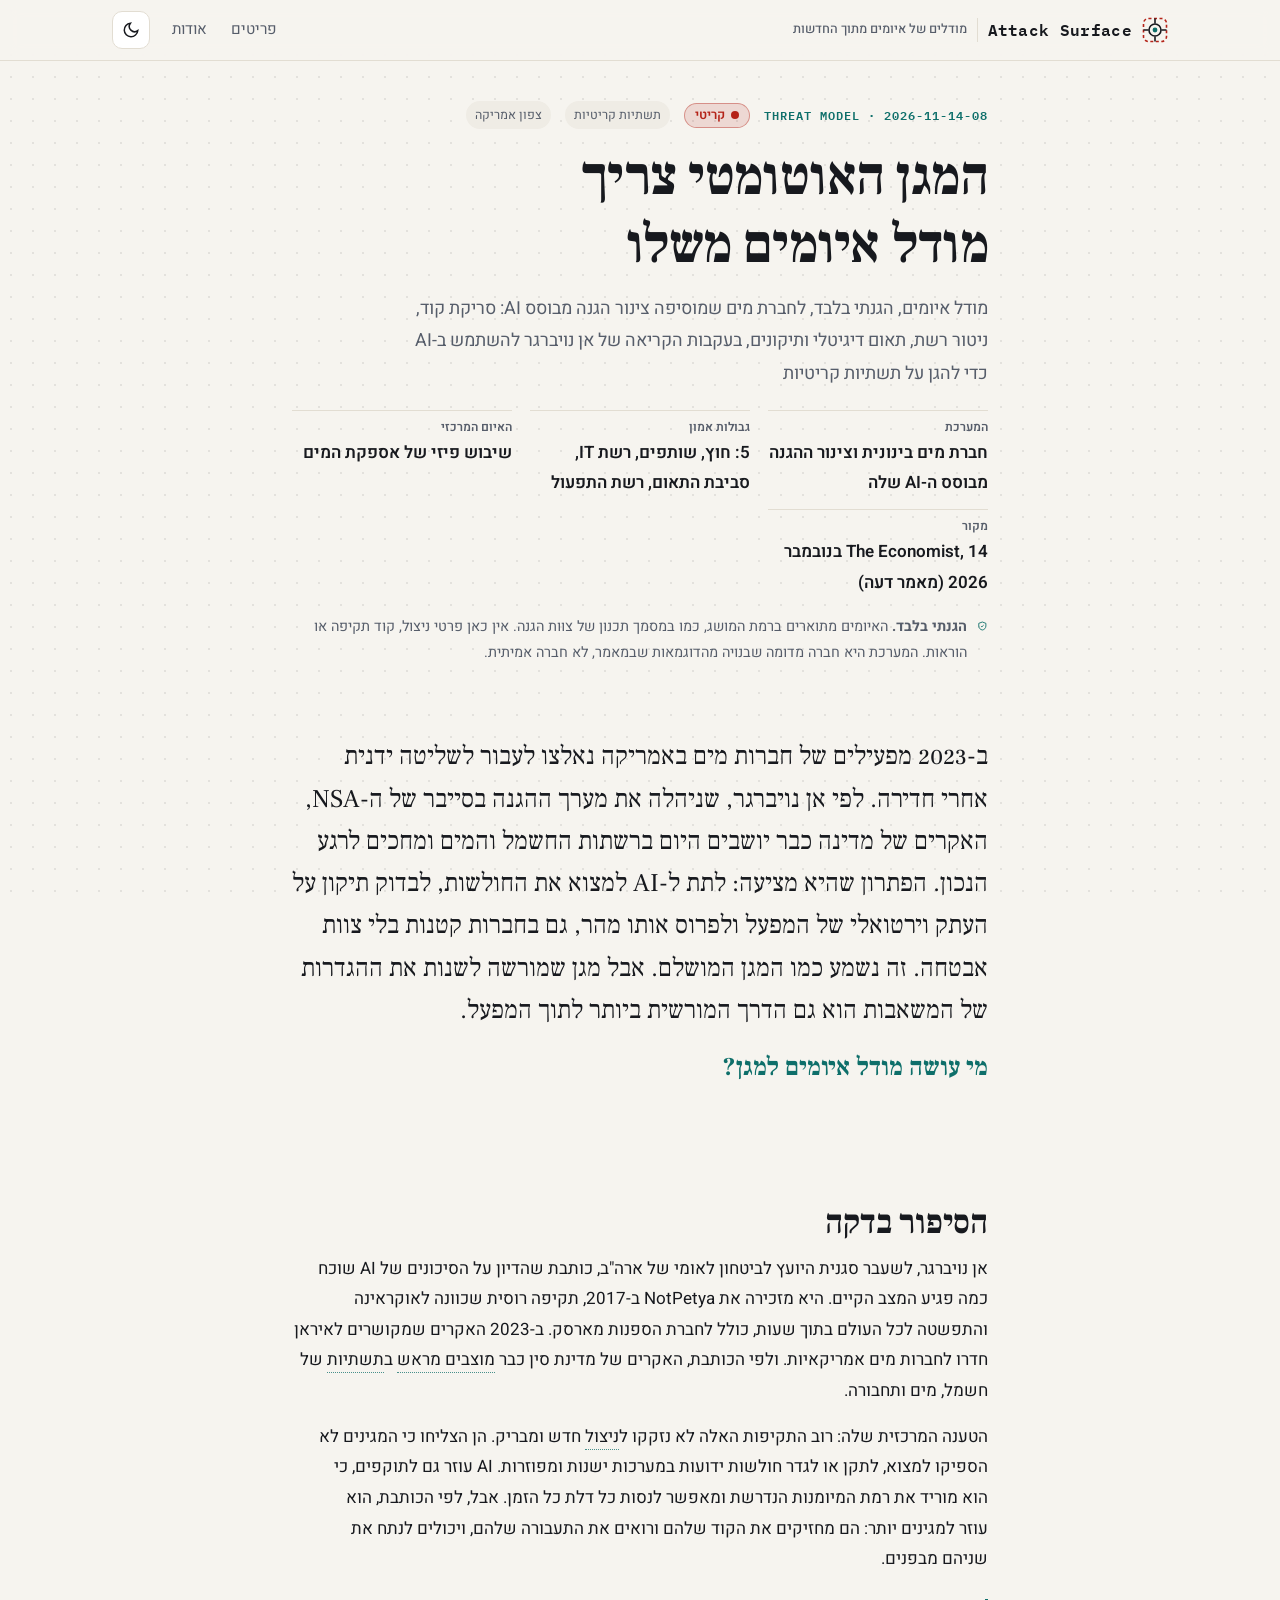
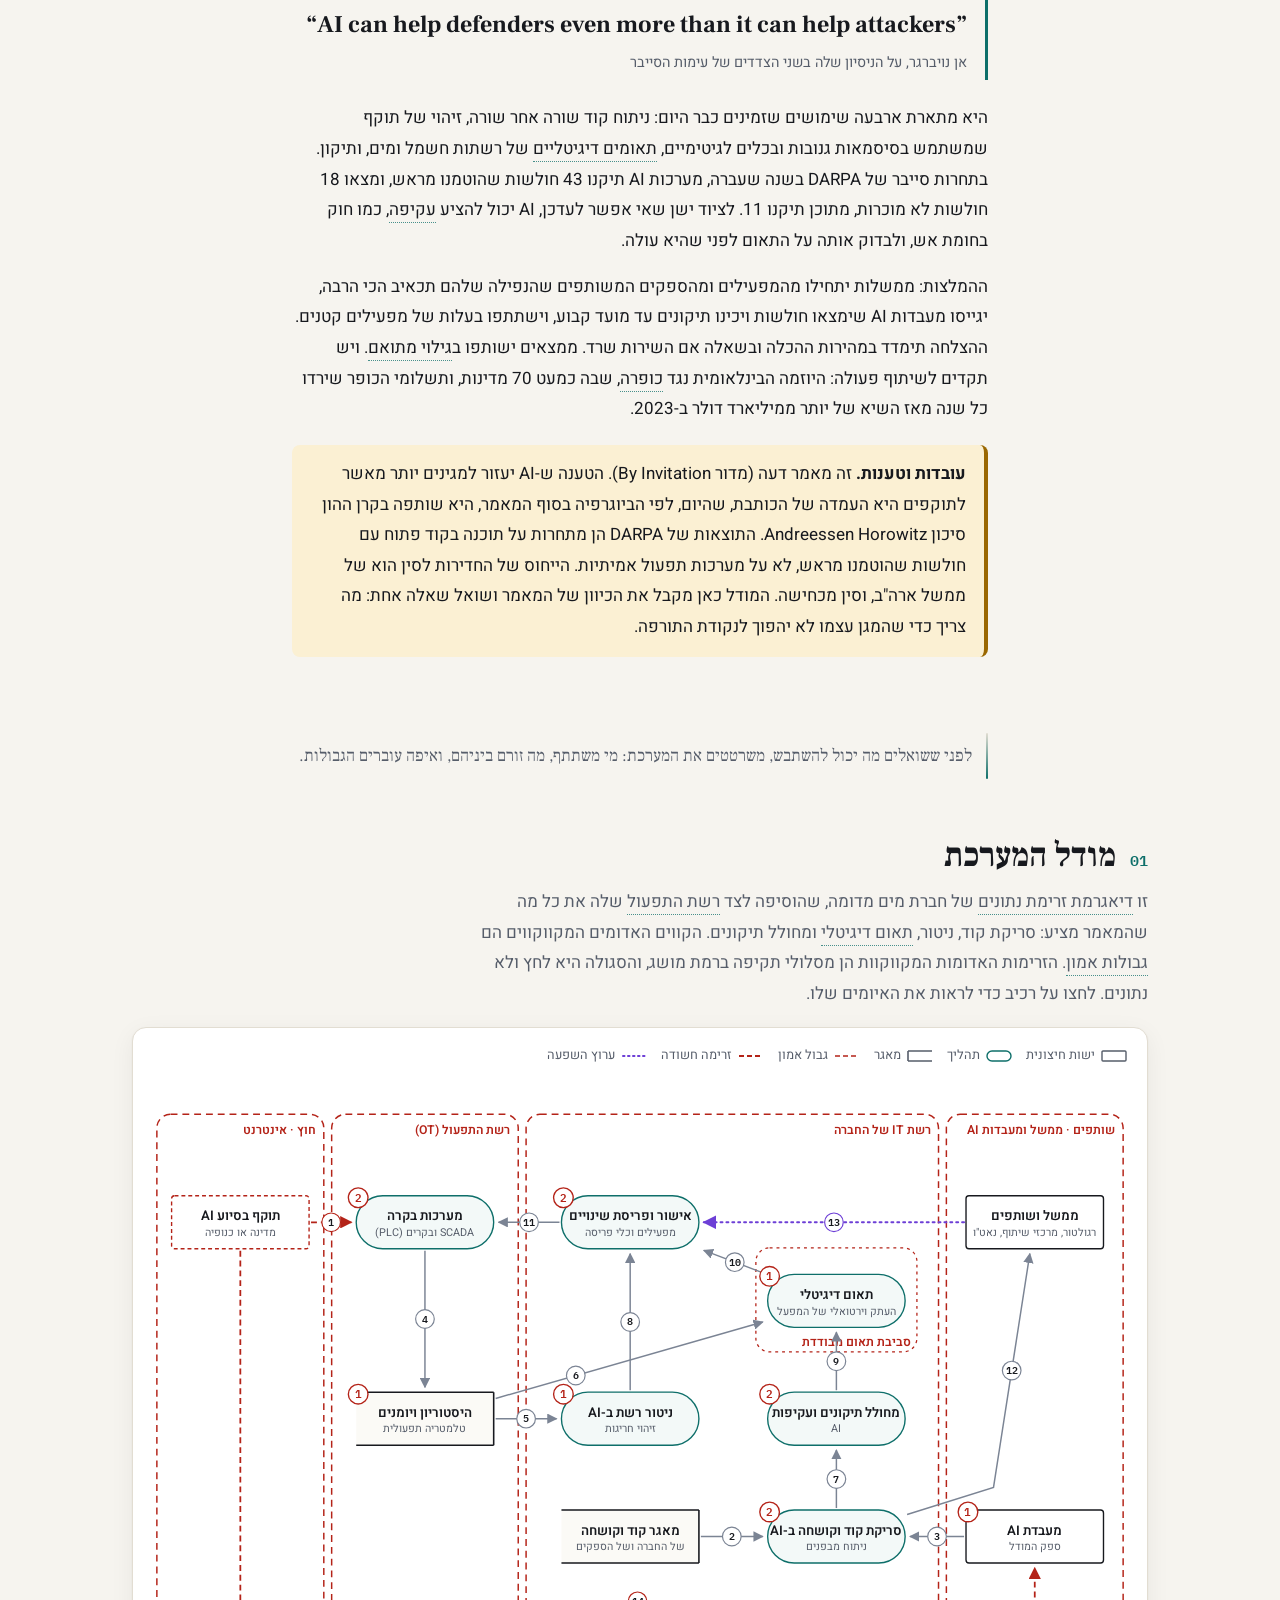
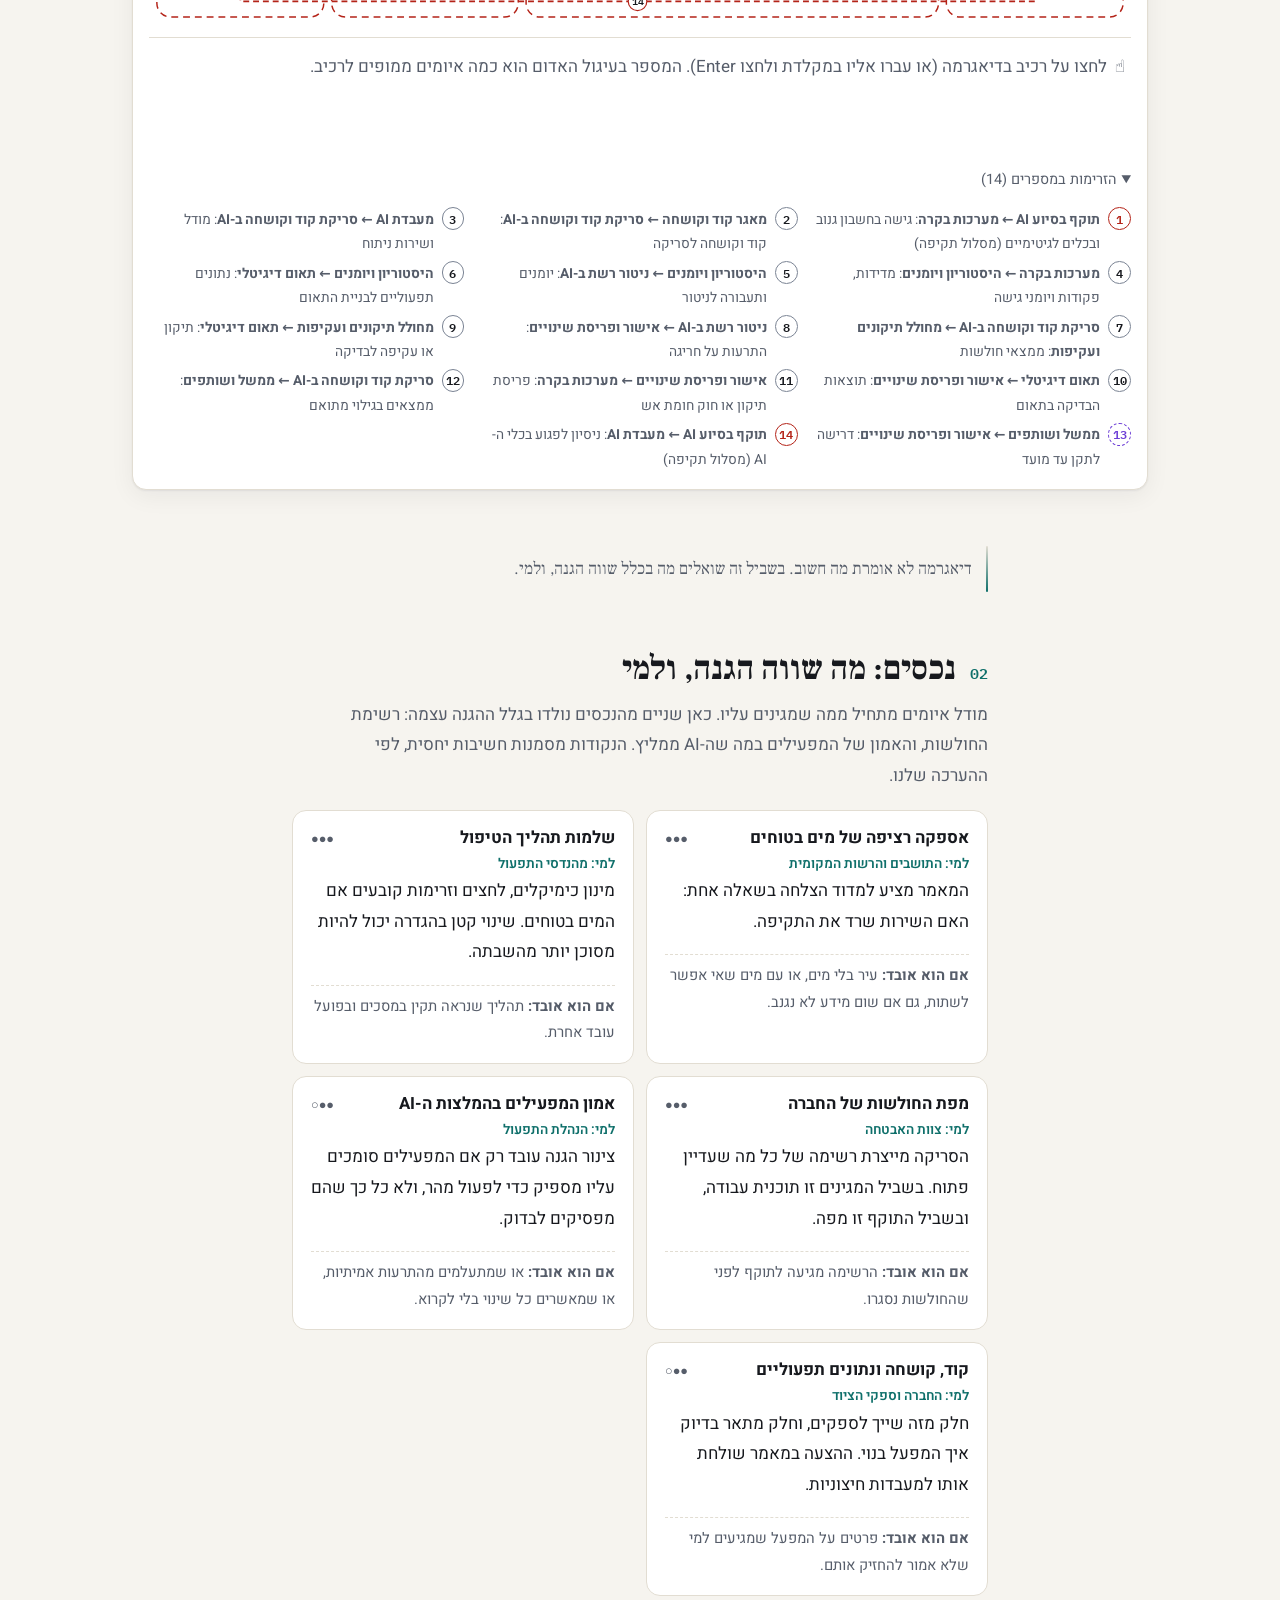
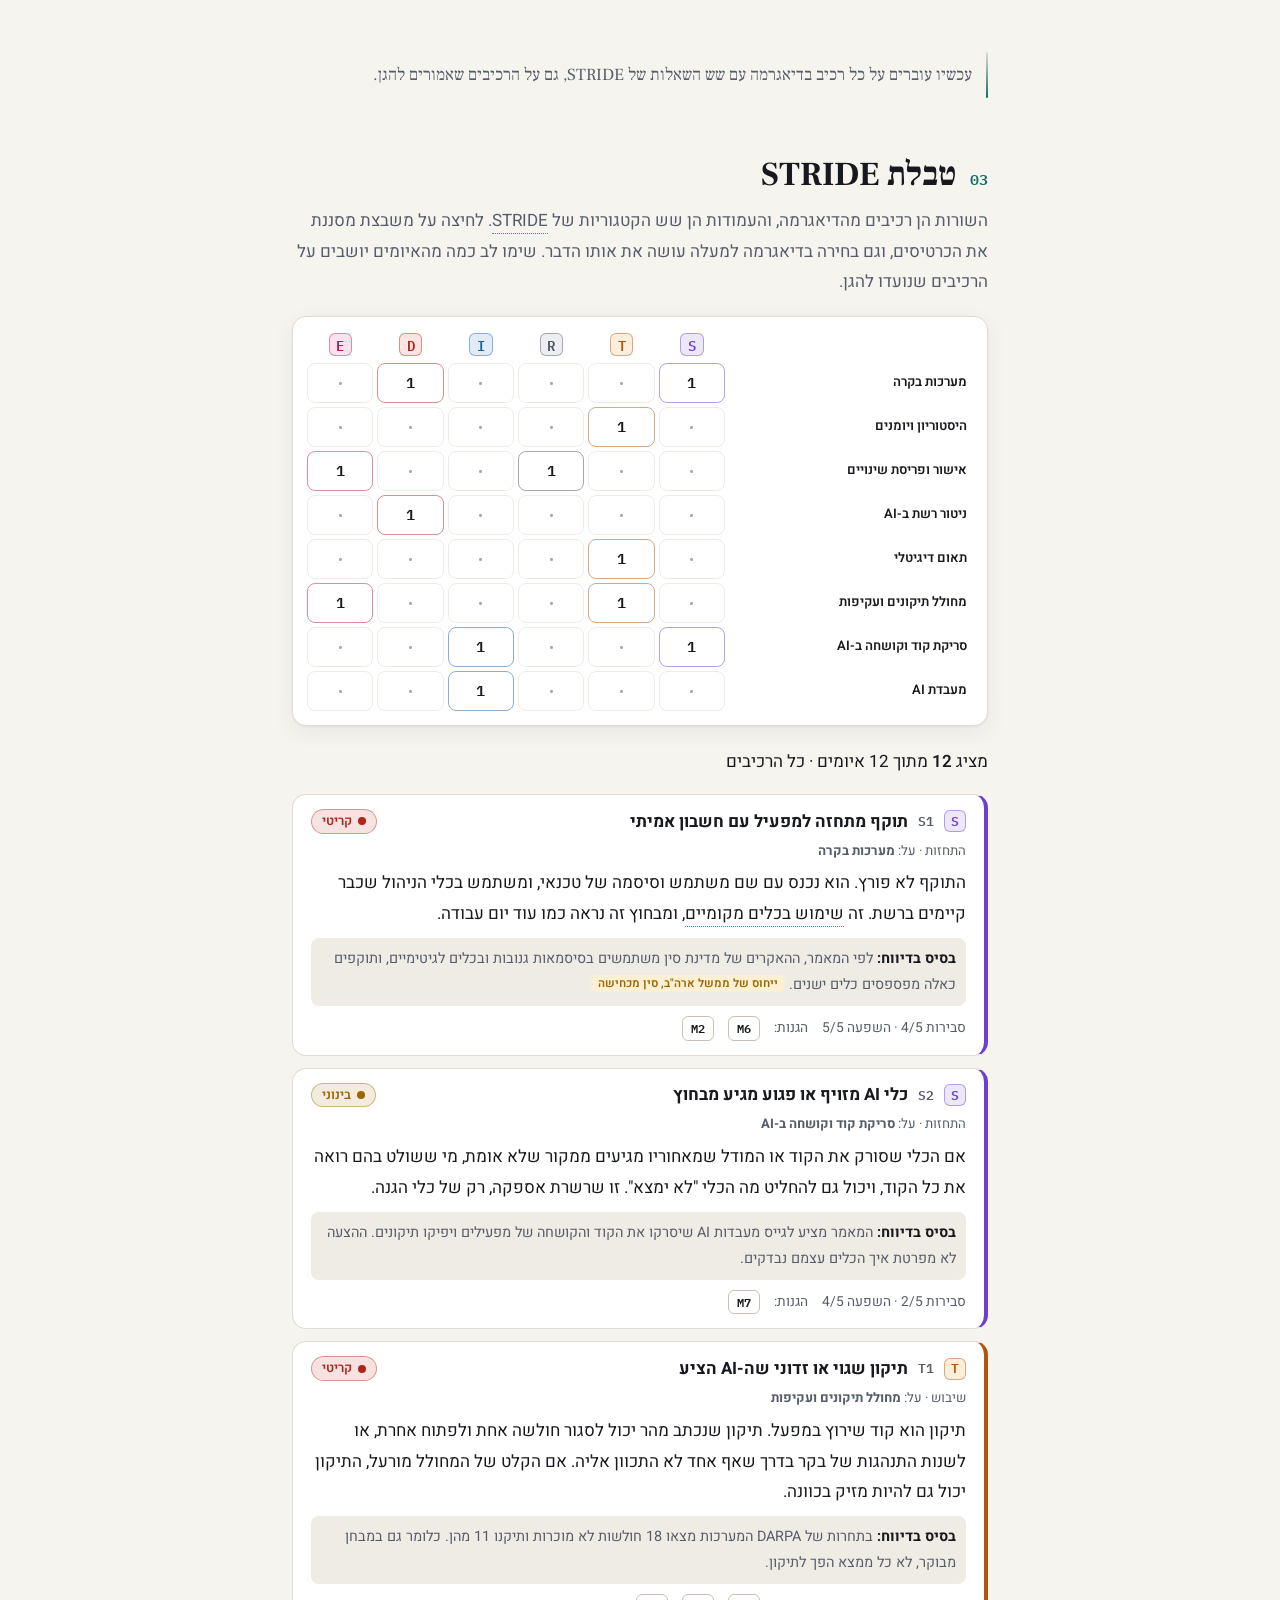
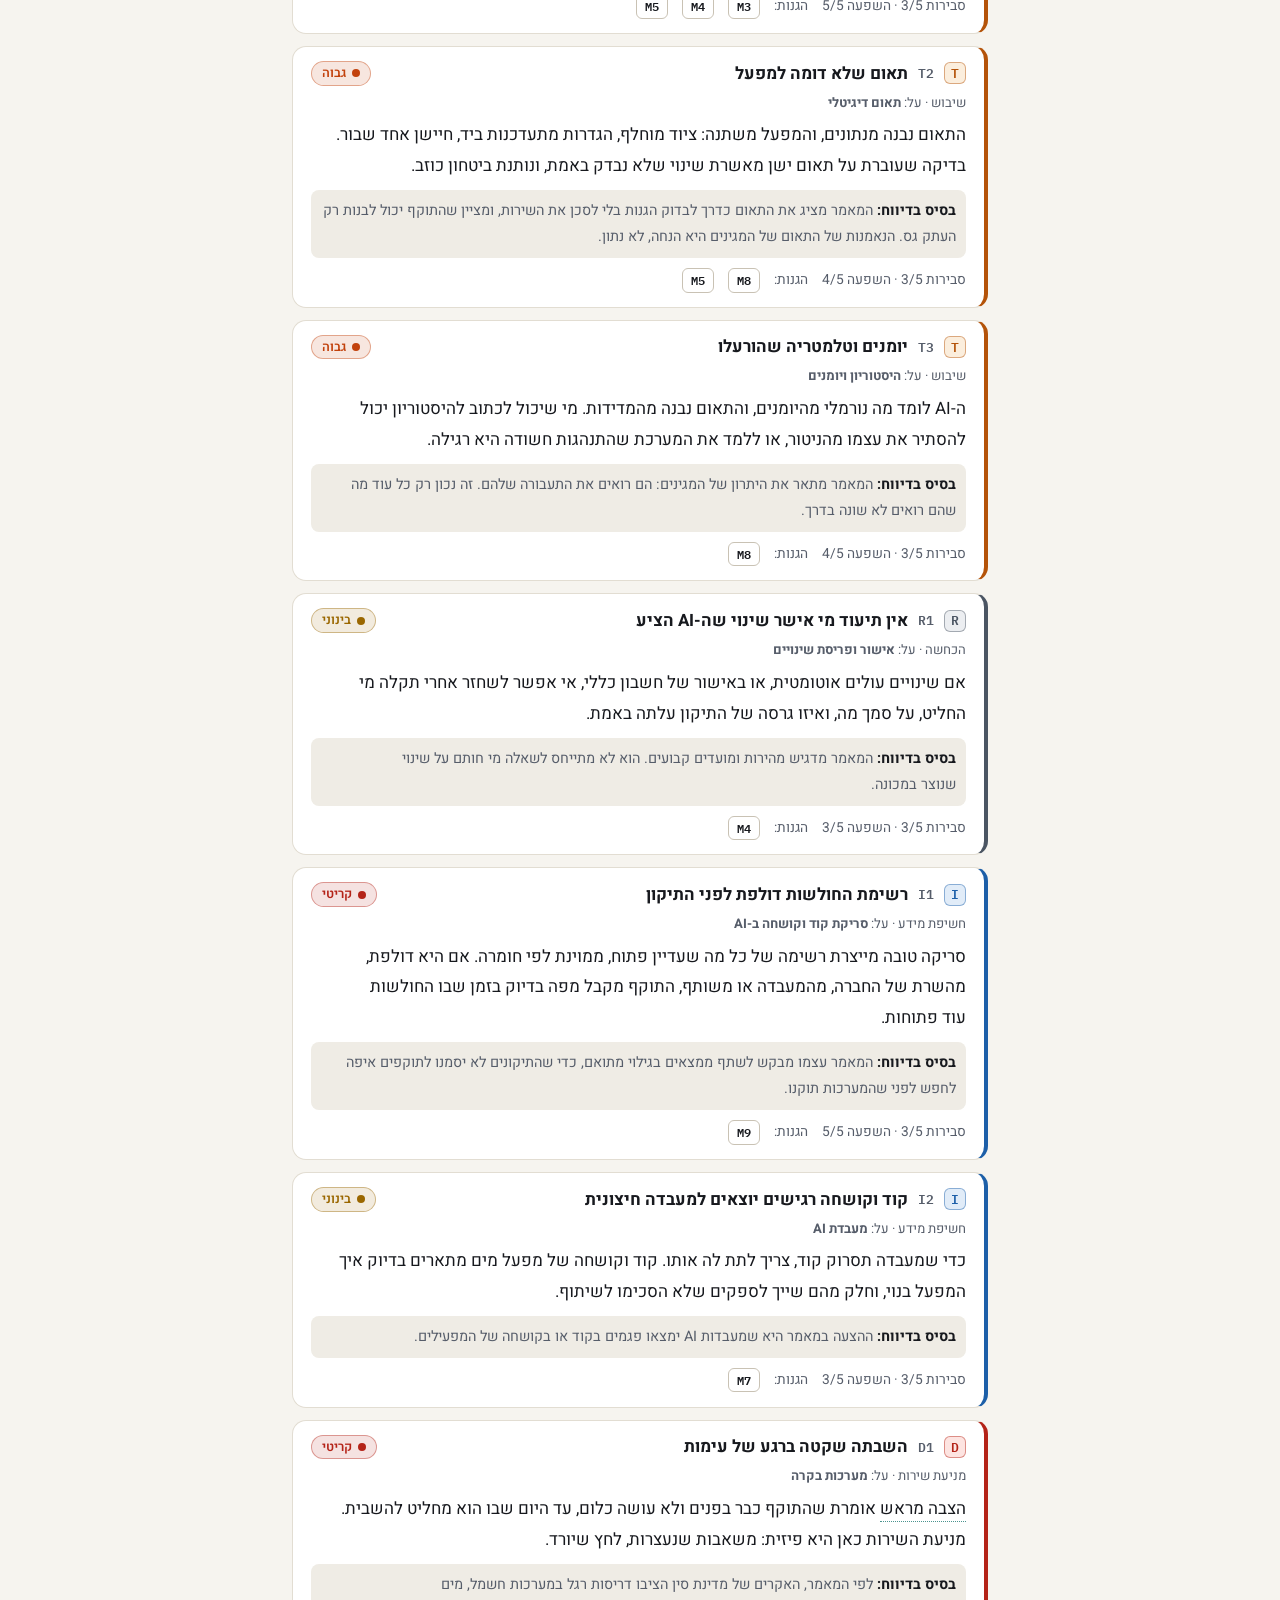
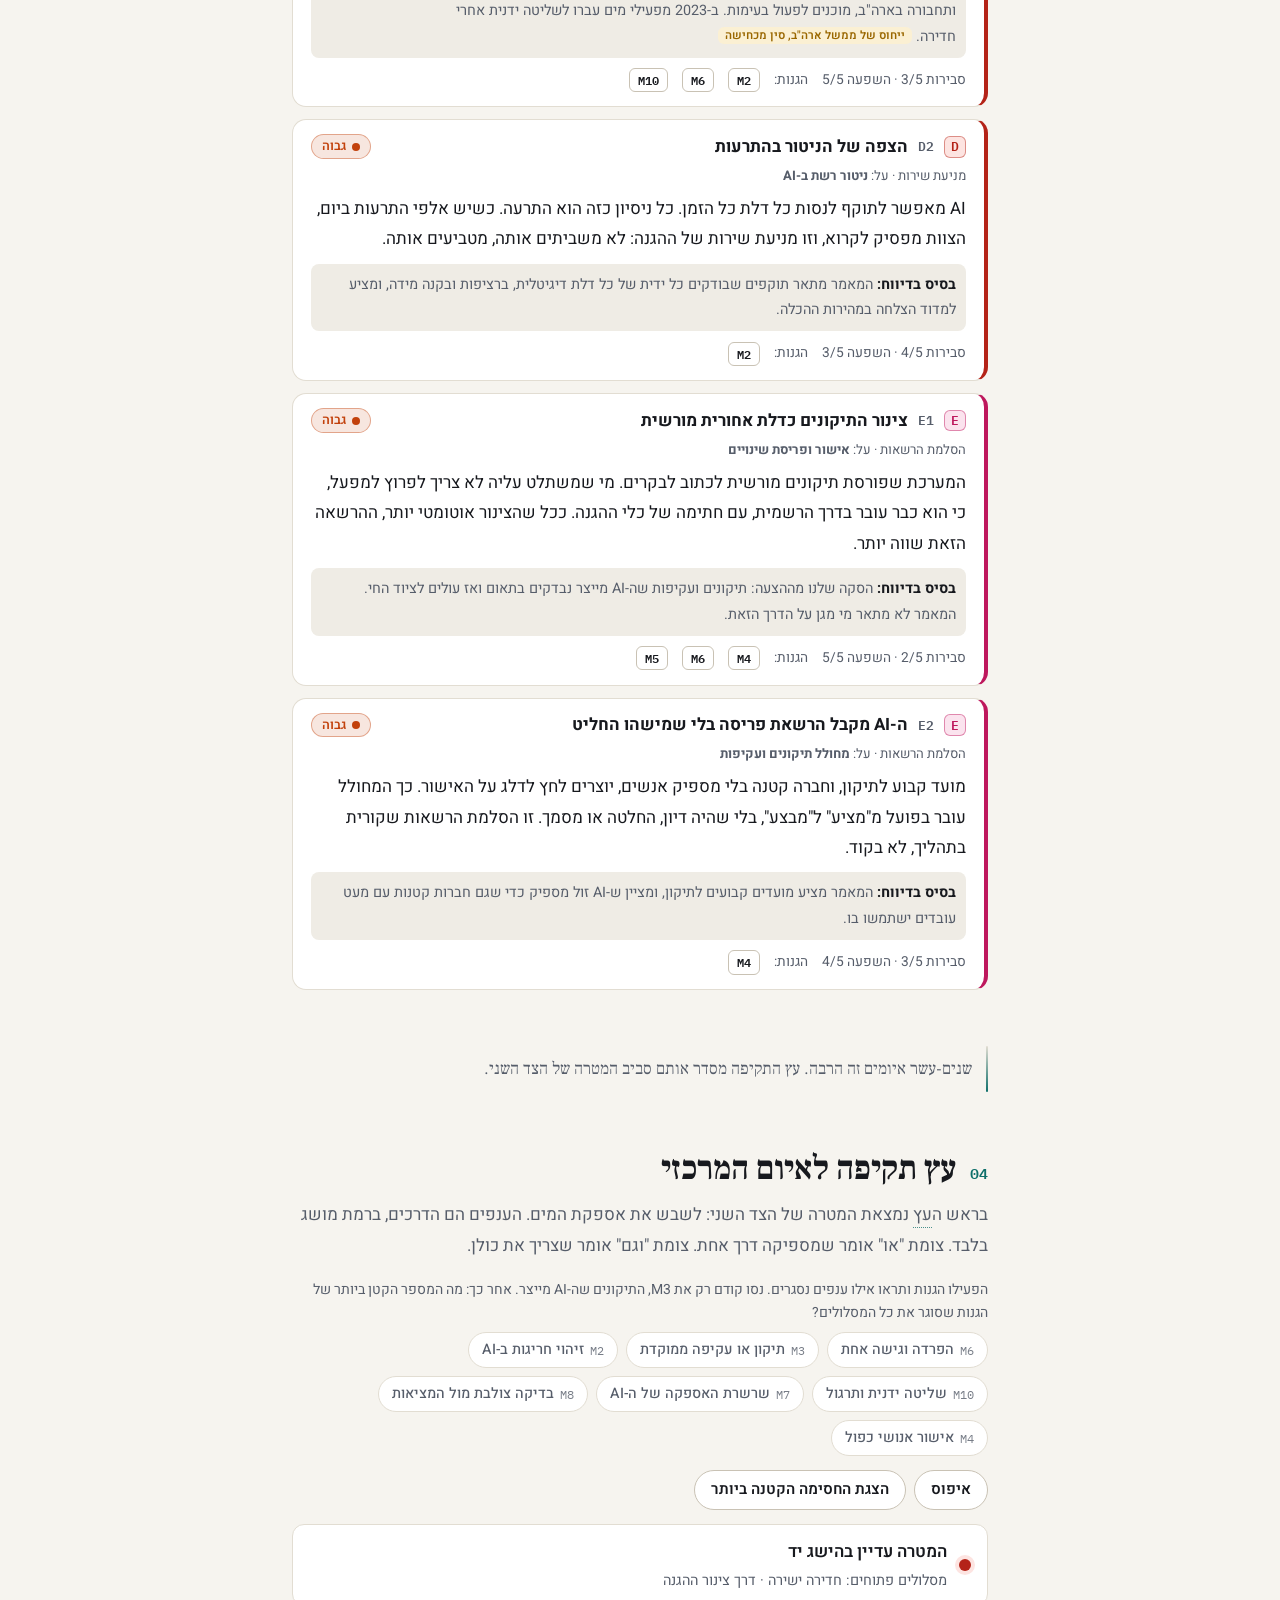
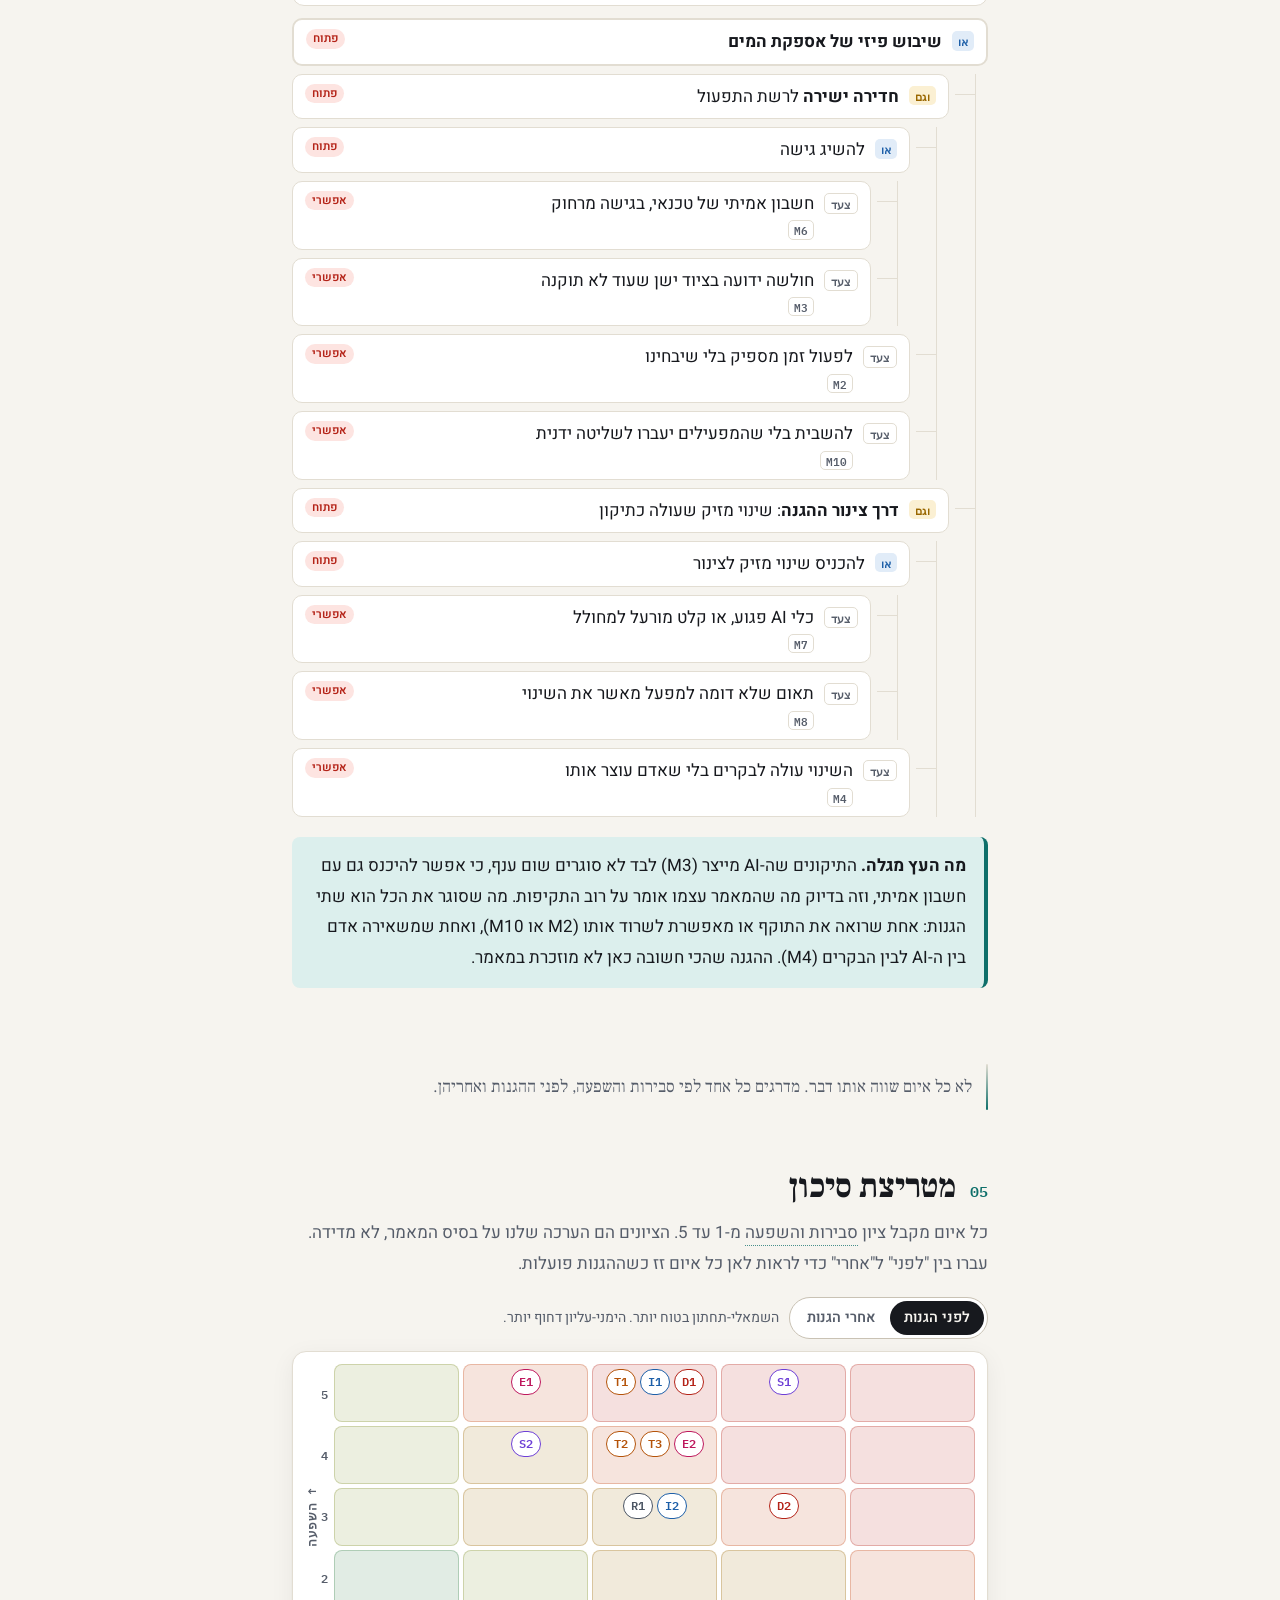
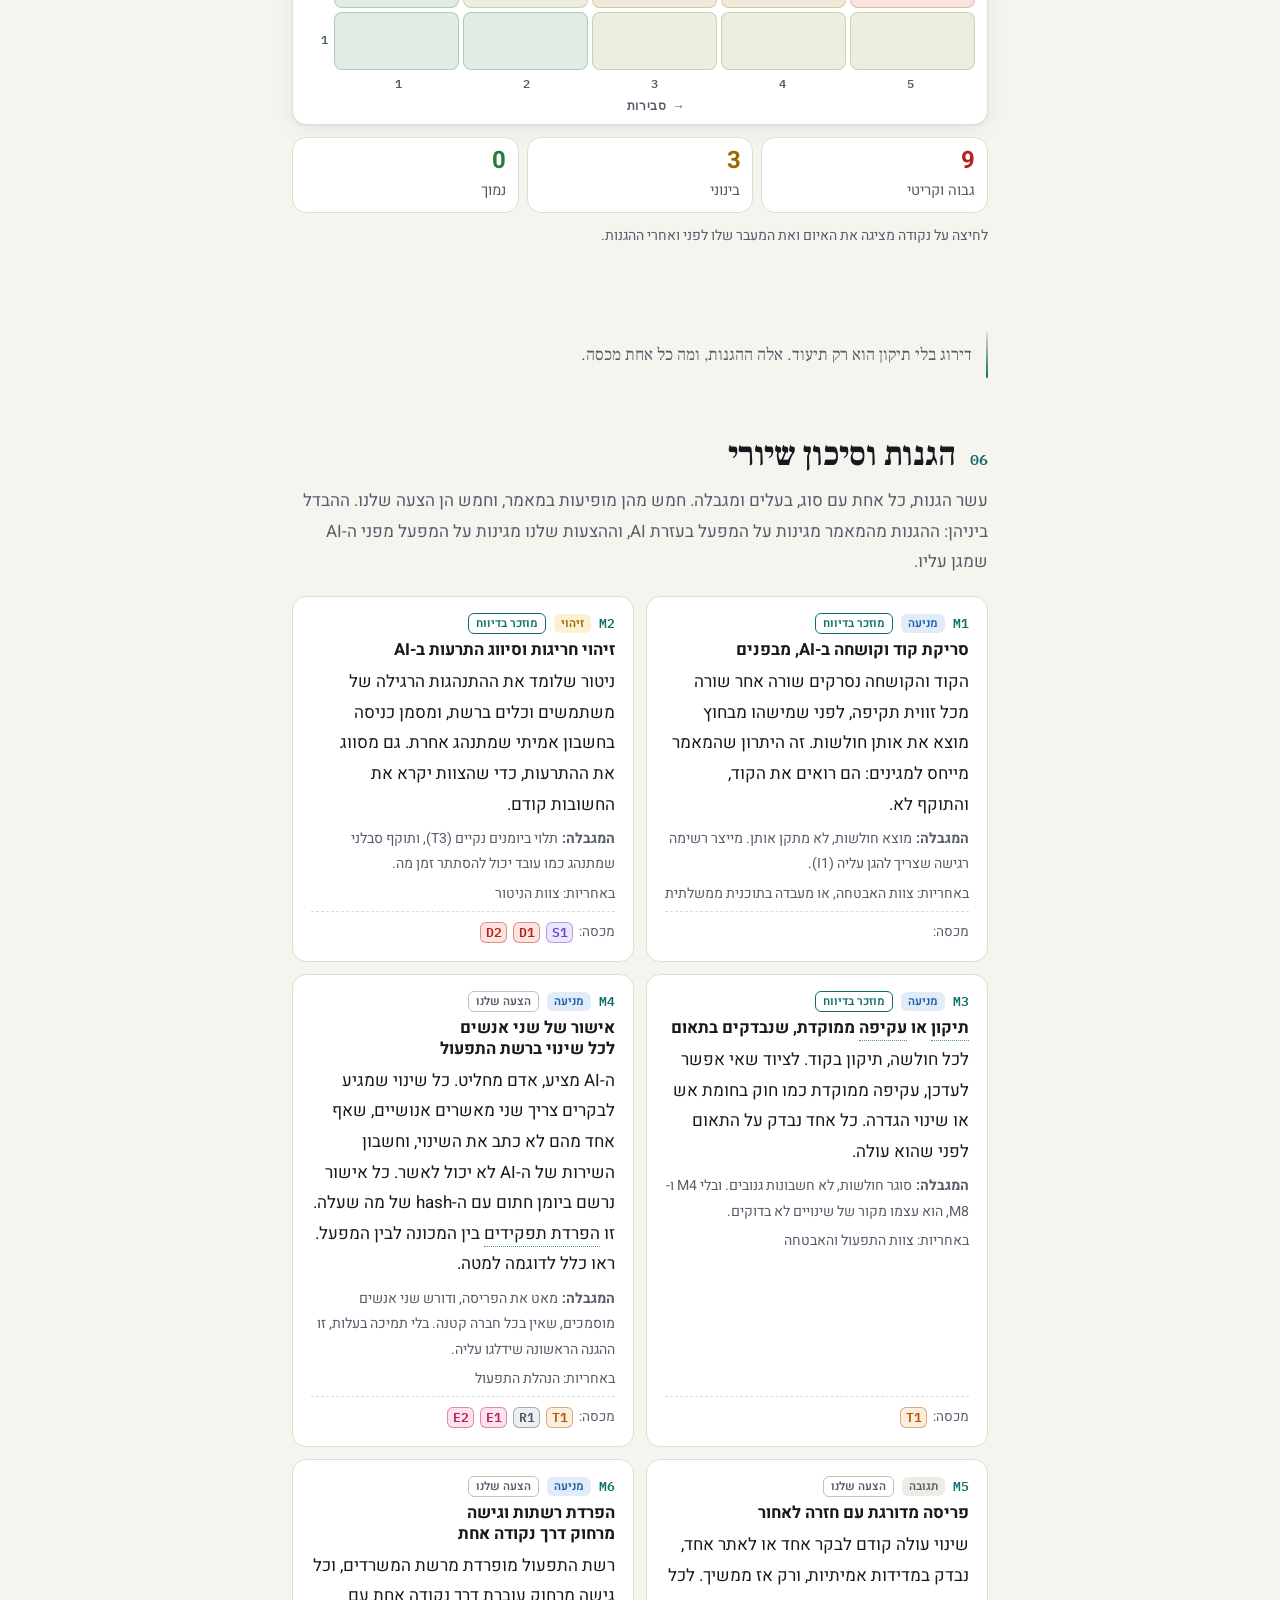
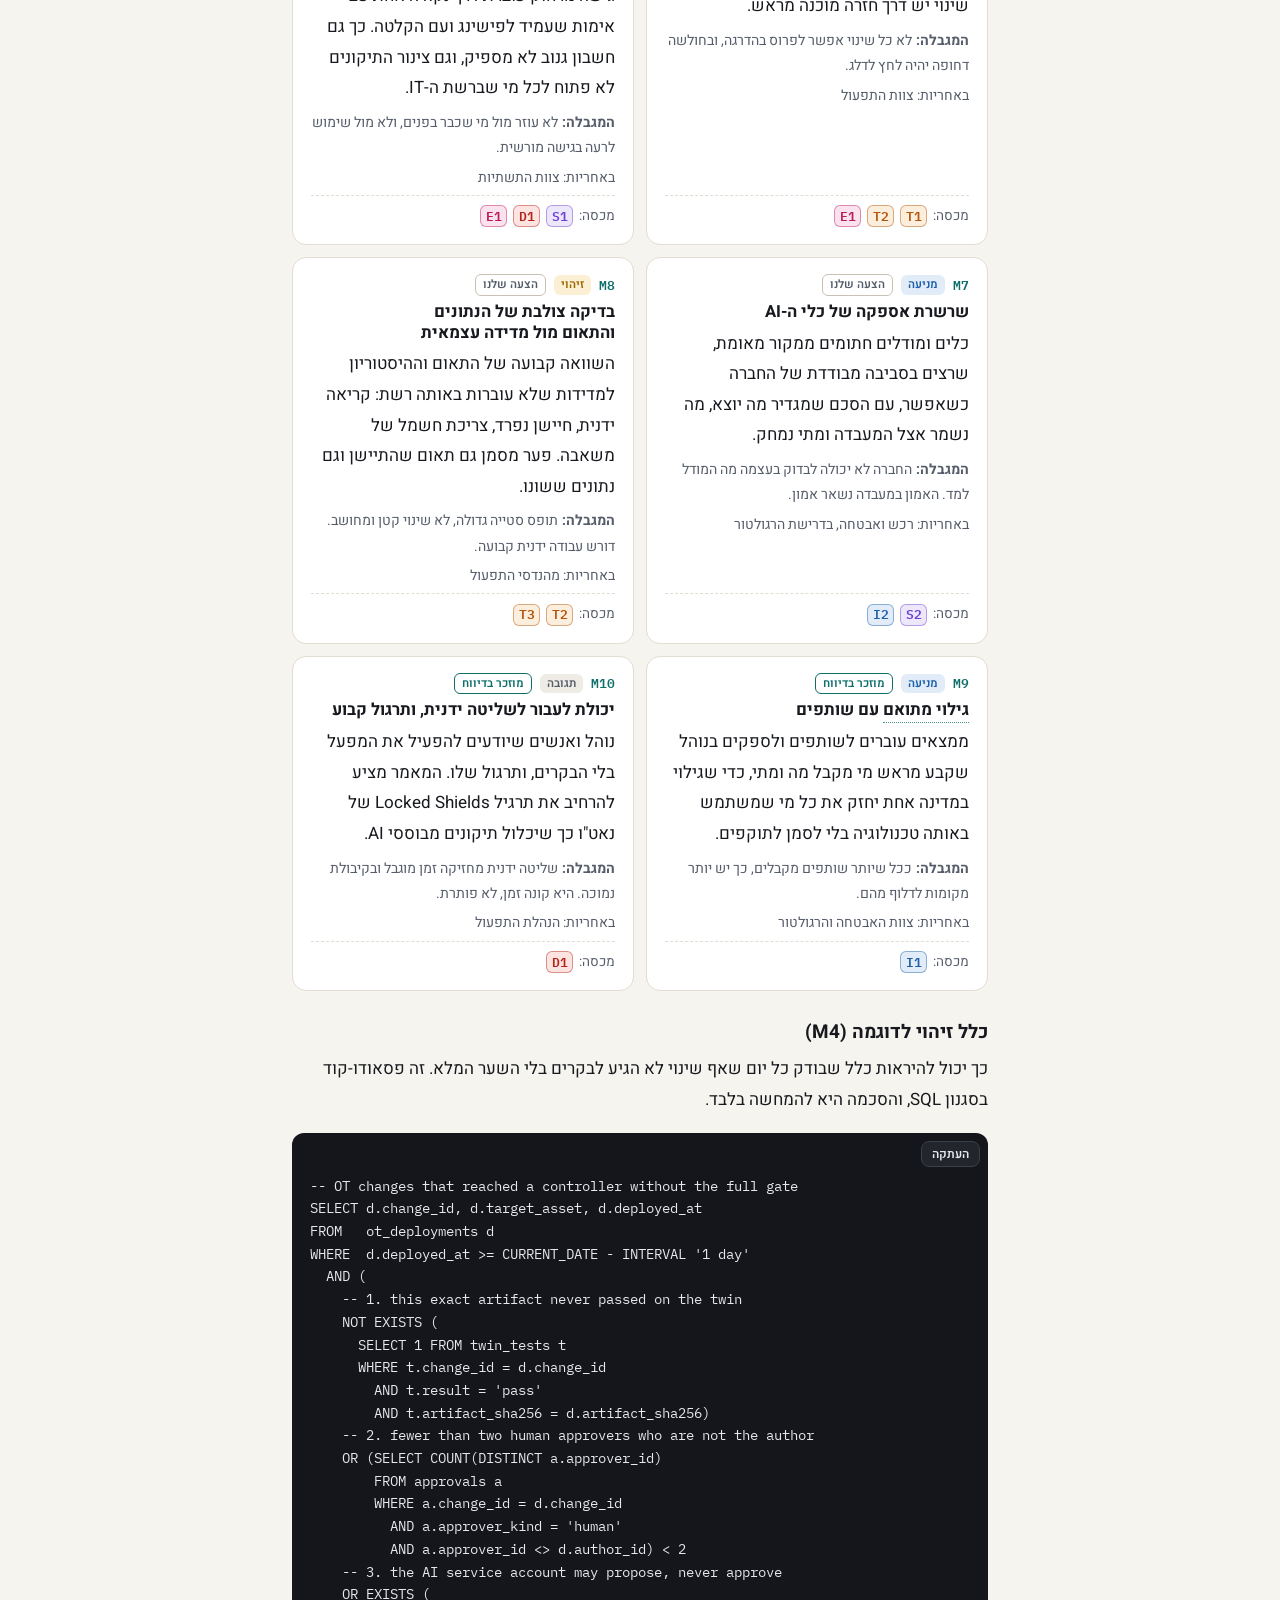
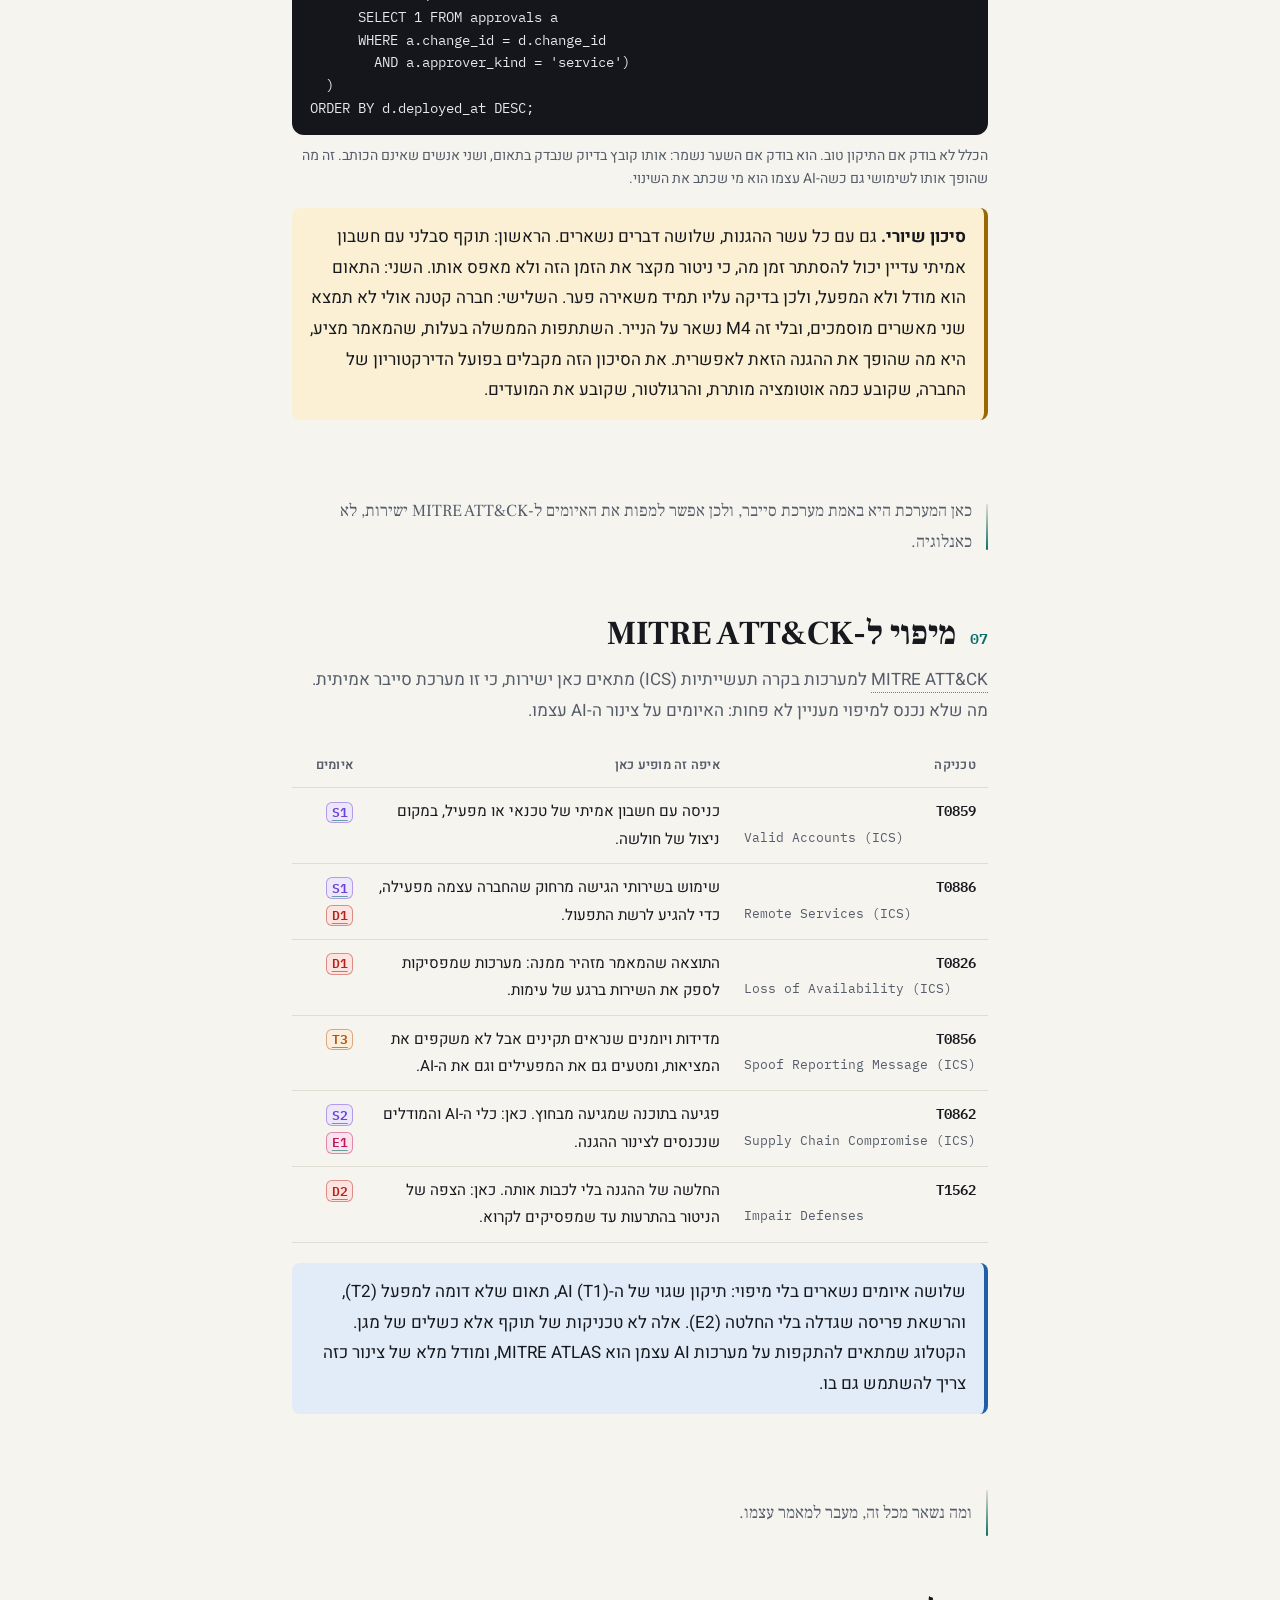
==== items/2026-11-14-08/index.html @ 657f9123 "Initial commit feat(attack-surface): launch site with first threat model (2026-11-14-44)  - engine: " ====
<!doctype html>
<html lang="he" dir="rtl">
<head>
<!-- Paste as the FIRST thing in <head> to avoid a light/dark flash -->
<script>(function(){var t;try{t=localStorage.getItem("desk-theme")}catch(e){}document.documentElement.setAttribute("data-theme",t||(window.matchMedia&&matchMedia("(prefers-color-scheme: dark)").matches?"dark":"light"))})();</script>
<meta charset="utf-8">
<meta name="viewport" content="width=device-width,initial-scale=1">
<title>המגן האוטומטי צריך מודל איומים משלו · Attack Surface</title>
<meta name="description" content="AI שמוצא חולשות, בודק תיקון על תאום דיגיטלי ופורס אותו מהר. זה נשמע כמו המגן המושלם למים ולחשמל. אבל מי שומר על המגן?">
<meta property="og:type" content="article">
<meta property="og:title" content="המגן האוטומטי צריך מודל איומים משלו">
<meta property="og:description" content="AI שמוצא חולשות, בודק תיקון על תאום דיגיטלי ופורס אותו מהר. זה נשמע כמו המגן המושלם למים ולחשמל. אבל מי שומר על המגן?">
<meta property="og:image" content="https://ronygralnic.github.io/attack-surface/items/2026-11-14-08/og.png">
<meta property="og:url" content="https://ronygralnic.github.io/attack-surface/items/2026-11-14-08/">
<meta name="twitter:card" content="summary_large_image">
<link rel="icon" href="../../assets/favicon.svg" type="image/svg+xml">
<link rel="stylesheet" href="../../kit/kit.css">
<link rel="stylesheet" href="../../assets/site.css">
</head>
<body>
<a class="skip" href="#app">דילוג לתוכן</a>
<header class="site-header"><div class="wrap-wide bar">
  <a class="brand" href="../../index.html"><svg class="brand-mark" viewBox="0 0 26 26" fill="none" aria-hidden="true"><rect class="bd" x="1.5" y="1.5" width="23" height="23" rx="5" stroke-width="1.6"/><circle class="ring" cx="13" cy="13" r="6" stroke-width="1.6"/><circle class="core" cx="13" cy="13" r="2.4"/><path class="ring" d="M13 1.5v5M13 19.5v5M1.5 13h5M19.5 13h5" stroke-width="1.6"/></svg><span dir="ltr">Attack Surface</span><small>מודלים של איומים מתוך החדשות</small></a>
  <nav class="nav" aria-label="ראשי"><a href="../../index.html">פריטים</a><a href="../../about.html">אודות</a></nav>
  <button type="button" class="icon-btn theme-toggle" aria-label="מצב כהה"><svg class="moon" viewBox="0 0 24 24" fill="none" stroke="currentColor" stroke-width="2" aria-hidden="true"><path d="M21 12.8A9 9 0 1 1 11.2 3a7 7 0 0 0 9.8 9.8z"/></svg><svg class="sun" viewBox="0 0 24 24" fill="none" stroke="currentColor" stroke-width="2" aria-hidden="true"><circle cx="12" cy="12" r="4"/><path d="M12 2v2M12 20v2M4.9 4.9l1.4 1.4M17.7 17.7l1.4 1.4M2 12h2M20 12h2M4.9 19.1l1.4-1.4M17.7 6.3l1.4-1.4"/></svg></button>
</div></header>
<main id="app"><div class="wrap" style="padding:60px 0"><p class="muted">טוען את מודל האיומים…</p><noscript><p>העמוד הזה צריך JavaScript כדי להציג את הדיאגרמות והטבלאות. המסמך המלא זמין גם כ-PDF בתיקיית הפריט.</p></noscript></div></main>
<footer class="site-footer"><div class="wrap-wide">
  <p><span dir="ltr">Attack Surface</span> · מודלים של איומים, הגנתיים בלבד, על מערכות מתוך החדשות. ניתוח לימודי, לא ייעוץ משפטי ולא קביעה עובדתית לגבי אנשים או חברות.</p>
  <p><a href="../../index.html">כל הפריטים</a> · <a href="../../about.html">אודות</a></p>
</div></footer>
<script src="../../kit/kit.js"></script>
<script src="data.js"></script>
<script src="../../assets/item.js"></script>
<script>Desk.goat("attack-surface",".github.io")</script>
</body>
</html>
---- kit/kit.css ----
/* =========================================================================
   Desk kit · shared base for all six Desk sites
   RTL Hebrew typography, light/dark tokens, term popovers, bridges, cards.
   A site copies kit/ and overrides tokens in its own site.css.
   ========================================================================= */
@import url("fonts.css");

:root{
  --font-sans:"Heebo",system-ui,"Segoe UI",Arial,sans-serif;
  --font-serif:"Frank Ruhl Libre","David","Times New Roman",serif;
  --font-mono:"IBM Plex Mono",ui-monospace,Menlo,Consolas,monospace;

  /* light tokens (default) */
  --bg:#f6f4ef; --surface:#ffffff; --surface-2:#efece5; --ink:#17191e; --ink-2:#565d6a;
  --line:#e2ddd2; --line-strong:#c9c2b4;
  --accent:#b8430f; --accent-ink:#ffffff; --accent-soft:#fbe7dc;
  --ok:#2b7a3d; --ok-soft:#e1f2e4; --warn:#9a6700; --warn-soft:#fbf0d3;
  --bad:#b42318; --bad-soft:#fde4e1; --info:#1d5fa8; --info-soft:#e1ecf8;
  --focus:#1d5fa8; --shadow:0 1px 2px rgba(20,20,30,.06),0 6px 24px rgba(20,20,30,.06);
  --radius:14px; --radius-sm:8px;
  --maxw:760px; --wide:1120px; --gutter:clamp(16px,4vw,32px);
  --fs-body:1.0625rem; --lh-body:1.8;
  color-scheme:light;
}
[data-theme="dark"]{
  --bg:#0f1115; --surface:#171a20; --surface-2:#1f232b; --ink:#eceef1; --ink-2:#a4abb7;
  --line:#2a2f38; --line-strong:#3a404b;
  --accent:#ff8a4c; --accent-ink:#1a0e07; --accent-soft:#3a2216;
  --ok:#6fd38a; --ok-soft:#163222; --warn:#f2c14e; --warn-soft:#352a10;
  --bad:#ff7b6e; --bad-soft:#3b1a17; --info:#7cb8ff; --info-soft:#14273d;
  --focus:#7cb8ff; --shadow:0 1px 2px rgba(0,0,0,.4),0 8px 28px rgba(0,0,0,.35);
  color-scheme:dark;
}

*,*::before,*::after{box-sizing:border-box}
html{-webkit-text-size-adjust:100%;text-size-adjust:100%;scroll-behavior:smooth;scroll-padding-top:84px}
@media (prefers-reduced-motion:reduce){html{scroll-behavior:auto}*,*::before,*::after{animation-duration:.01ms!important;transition-duration:.01ms!important}}
body{margin:0;background:var(--bg);color:var(--ink);font-family:var(--font-sans);font-size:var(--fs-body);
  line-height:var(--lh-body);font-feature-settings:"kern";overflow-x:hidden;transition:background .2s,color .2s}
img,svg{max-width:100%;height:auto}
a{color:inherit;text-decoration-color:color-mix(in srgb,var(--accent) 60%,transparent);text-underline-offset:3px}
a:hover{color:var(--accent)}
:focus-visible{outline:2px solid var(--focus);outline-offset:3px;border-radius:4px}
.sr-only{position:absolute!important;width:1px;height:1px;overflow:hidden;clip:rect(0 0 0 0);white-space:nowrap}
.skip{position:absolute;inset-inline-start:12px;top:-60px;background:var(--ink);color:var(--bg);padding:8px 14px;border-radius:8px;z-index:100}
.skip:focus{top:12px}
[dir="ltr"],.ltr{direction:ltr;unicode-bidi:isolate}
.num,.mono{font-family:var(--font-mono);font-variant-numeric:tabular-nums}
bdi{unicode-bidi:isolate}

/* ---------- layout ---------- */
.wrap{max-width:var(--maxw);margin-inline:auto;padding-inline:var(--gutter)}
.wrap-wide{max-width:var(--wide);margin-inline:auto;padding-inline:var(--gutter)}
section{padding-block:clamp(28px,5vw,56px)}

/* ---------- type ---------- */
h1,h2,h3,h4{line-height:1.25;margin:0 0 .5em;font-weight:700;text-wrap:balance}
h1{font-family:var(--font-serif);font-size:clamp(2rem,1.3rem + 3.2vw,3.4rem);letter-spacing:-.01em}
h2{font-family:var(--font-serif);font-size:clamp(1.55rem,1.2rem + 1.4vw,2.1rem)}
h3{font-size:1.18rem}
p{margin:0 0 1em;text-wrap:pretty}
.lede{font-family:var(--font-serif);font-size:clamp(1.2rem,1.05rem + .7vw,1.45rem);line-height:1.7}
.muted{color:var(--ink-2)}
.small{font-size:.875rem;line-height:1.6}
.kicker{font-family:var(--font-mono);font-size:.78rem;letter-spacing:.08em;text-transform:uppercase;color:var(--accent);font-weight:600}
strong{font-weight:700}
ul,ol{padding-inline-start:1.3em;margin:0 0 1em}
li{margin-bottom:.35em}
hr{border:0;border-top:1px solid var(--line);margin:2rem 0}

/* ---------- header / footer ---------- */
.site-header{position:sticky;top:0;z-index:40;background:color-mix(in srgb,var(--bg) 88%,transparent);
  backdrop-filter:saturate(1.4) blur(10px);-webkit-backdrop-filter:saturate(1.4) blur(10px);border-bottom:1px solid var(--line)}
.site-header .bar{display:flex;align-items:center;gap:12px;min-height:60px}
.brand{display:flex;align-items:center;gap:10px;text-decoration:none;font-weight:800;letter-spacing:-.01em;white-space:nowrap}
.brand-mark{width:26px;height:26px;flex:none}
.nav{display:flex;gap:4px;margin-inline-start:auto;align-items:center}
.nav a{text-decoration:none;padding:6px 10px;border-radius:8px;font-size:.95rem;color:var(--ink-2)}
.nav a:hover,.nav a[aria-current="page"]{color:var(--ink);background:var(--surface-2)}
.icon-btn{appearance:none;border:1px solid var(--line);background:var(--surface);color:var(--ink);width:38px;height:38px;border-radius:10px;
  display:inline-grid;place-items:center;cursor:pointer;flex:none}
.icon-btn:hover{border-color:var(--line-strong)}
.icon-btn svg{width:18px;height:18px}
.theme-toggle .sun{display:none}[data-theme="dark"] .theme-toggle .sun{display:block}[data-theme="dark"] .theme-toggle .moon{display:none}
.site-footer{border-top:1px solid var(--line);padding-block:28px 40px;color:var(--ink-2);font-size:.9rem;margin-top:40px}
.site-footer a{color:var(--ink-2)}

/* ---------- buttons / chips ---------- */
.btn{appearance:none;display:inline-flex;align-items:center;gap:8px;border:1px solid var(--line-strong);background:var(--surface);color:var(--ink);
  font:600 .95rem/1 var(--font-sans);padding:10px 16px;border-radius:999px;cursor:pointer;text-decoration:none;min-height:40px}
.btn:hover{border-color:var(--ink);color:var(--ink)}
.btn.primary{background:var(--accent);border-color:var(--accent);color:var(--accent-ink)}
.btn.primary:hover{filter:brightness(1.07);color:var(--accent-ink)}
.btn:disabled{opacity:.45;cursor:not-allowed}
.chips{display:flex;flex-wrap:wrap;gap:8px}
.chip{appearance:none;border:1px solid var(--line);background:var(--surface);color:var(--ink-2);font:500 .9rem/1 var(--font-sans);
  padding:8px 13px;border-radius:999px;cursor:pointer;min-height:36px}
.chip:hover{color:var(--ink);border-color:var(--line-strong)}
.chip[aria-pressed="true"]{background:var(--ink);color:var(--bg);border-color:var(--ink)}
.tag{display:inline-block;font-size:.78rem;padding:3px 9px;border-radius:999px;background:var(--surface-2);color:var(--ink-2);white-space:nowrap}

/* ---------- cards ---------- */
.card{background:var(--surface);border:1px solid var(--line);border-radius:var(--radius);padding:clamp(16px,2.4vw,24px);box-shadow:var(--shadow)}
.card h3{margin-top:0}
.grid{display:grid;gap:16px}
.grid-2{grid-template-columns:repeat(auto-fit,minmax(min(100%,300px),1fr))}
.grid-3{grid-template-columns:repeat(auto-fit,minmax(min(100%,230px),1fr))}

/* ---------- callouts ---------- */
.callout{border-inline-start:4px solid var(--info);background:var(--info-soft);padding:14px 18px;border-radius:var(--radius-sm);margin:1.2em 0}
.callout.warn{border-color:var(--warn);background:var(--warn-soft)}
.callout.accent{border-color:var(--accent);background:var(--accent-soft)}
.callout p:last-child{margin-bottom:0}

/* ---------- bridges between sections ---------- */
.bridge{max-width:var(--maxw);margin:0 auto;padding:0 var(--gutter);display:flex;align-items:center;gap:14px;color:var(--ink-2);
  font-family:var(--font-serif);font-size:1.06rem;font-style:normal}
.bridge::before{content:"";flex:none;width:2px;height:46px;background:linear-gradient(var(--line),var(--accent));border-radius:2px}
.bridge span{flex:1}

/* ---------- glossary terms ---------- */
.term{display:inline;font:inherit;color:inherit;cursor:help;
  border-bottom:1.5px dotted color-mix(in srgb,var(--accent) 75%,transparent);line-height:inherit}
.term:hover,.term[aria-expanded="true"]{color:var(--accent);border-bottom-style:solid}
.term-pop{position:absolute;z-index:80;width:min(360px,calc(100vw - 24px));background:var(--surface);color:var(--ink);border:1px solid var(--line-strong);
  border-radius:12px;box-shadow:0 12px 40px rgba(0,0,0,.22);padding:16px 18px 14px;font-size:.95rem;line-height:1.65}
.term-pop h4{margin:0 0 6px;font-size:1.02rem;display:flex;gap:8px;align-items:baseline;justify-content:space-between}
.term-pop .en{font-family:var(--font-mono);font-size:.75rem;color:var(--ink-2);font-weight:400}
.term-pop p{margin:0 0 8px}
.term-pop .ex{background:var(--surface-2);border-radius:8px;padding:8px 10px;margin:0}
.term-pop .ex b{color:var(--accent)}
.term-pop .close{position:absolute;inset-inline-end:8px;top:8px;width:30px;height:30px;border:0;background:transparent;color:var(--ink-2);cursor:pointer;border-radius:8px;font-size:18px;line-height:1}
.term-pop .close:hover{background:var(--surface-2)}
@media (max-width:600px){
  .term-pop{position:fixed;inset:auto 0 0 0;width:auto;border-radius:16px 16px 0 0;padding:18px 20px calc(18px + env(safe-area-inset-bottom));max-height:70vh;overflow:auto}
  .term-pop::before{content:"";display:block;width:40px;height:4px;border-radius:2px;background:var(--line-strong);margin:-6px auto 12px}
}

/* ---------- code ---------- */
.code{position:relative;direction:ltr;text-align:left;background:#14161b;color:#e6e8ec;border-radius:12px;font:400 .86rem/1.65 var(--font-mono);
  padding:16px 18px;overflow-x:auto;margin:0;white-space:pre;tab-size:2}
[data-theme="dark"] .code{background:#0b0c0f;border:1px solid var(--line)}
.code .c{color:#8b93a1}.code .k{color:#ff9e6b}.code .s{color:#9fe0a8}.code .n{color:#8fc6ff}
.code-wrap{position:relative}
.copy-btn{position:absolute;top:8px;inset-inline-start:8px;z-index:2;font:600 .75rem/1 var(--font-sans);padding:6px 10px;border-radius:8px;border:1px solid #3a3f4a;background:#22252c;color:#e6e8ec;cursor:pointer}
.copy-btn:hover{background:#2d313a}

/* ---------- tables ---------- */
.table{width:100%;border-collapse:collapse;font-size:.95rem}
.table th,.table td{text-align:start;padding:10px 12px;border-bottom:1px solid var(--line);vertical-align:top}
.table th{font-size:.8rem;color:var(--ink-2);font-weight:600;letter-spacing:.02em}

/* ---------- stat tiles ---------- */
.stat{background:var(--surface);border:1px solid var(--line);border-radius:var(--radius);padding:16px 18px}
.stat .v{font:700 clamp(1.6rem,1.2rem + 1.4vw,2.2rem)/1.1 var(--font-sans);letter-spacing:-.02em;font-variant-numeric:tabular-nums}
.stat .l{color:var(--ink-2);font-size:.92rem;margin-top:6px;line-height:1.5}
.stat .src{font-size:.75rem;color:var(--ink-2);margin-top:8px;border-top:1px dashed var(--line);padding-top:6px}

/* ---------- reveal ---------- */
.reveal-in{animation:revealIn .45s cubic-bezier(.2,.7,.2,1) both}
@keyframes revealIn{from{opacity:0;transform:translateY(10px)}to{opacity:1;transform:none}}

/* ---------- print ---------- */
@media print{.site-header,.site-footer,.no-print,.term-pop{display:none!important}body{background:#fff;color:#000}}
---- assets/site.css ----
/* =========================================================================
   Attack Surface · site identity on top of kit/kit.css
   Motif: a blueprint. Dotted grid, dashed red trust boundaries,
   six STRIDE colors, one teal accent.
   ========================================================================= */
:root{
  --accent:#0e6f6a; --accent-ink:#ffffff; --accent-soft:#dcefed;
  --focus:#0e6f6a;
  --grid-dot:rgba(23,25,30,.085);
  --boundary:#b42318;
  --s:#6d3fd6; --t:#b45309; --r:#4b5563; --i:#1d5fa8; --d:#b42318; --e:#be185d;
  --s-soft:#ede7fb; --t-soft:#fbeedd; --r-soft:#eceef1; --i-soft:#e1ecf8; --d-soft:#fde4e1; --e-soft:#fbe3ee;
  --risk-1:#2b7a3d; --risk-2:#7a8a1f; --risk-3:#9a6700; --risk-4:#c2410c; --risk-5:#b42318;
  --node-entity:#ffffff; --node-process:#f3f9f8; --node-store:#fbfaf6;
  --flow:#7b8494; --flow-threat:#b42318; --flow-influence:#6d3fd6;
}
[data-theme="dark"]{
  --accent:#3fd0c0; --accent-ink:#04201d; --accent-soft:#0f2e2b;
  --focus:#3fd0c0;
  --grid-dot:rgba(236,238,241,.07);
  --boundary:#ff7b6e;
  --s:#b79cff; --t:#f6ad55; --r:#a3acb9; --i:#7cb8ff; --d:#ff7b6e; --e:#f472b6;
  --s-soft:#241b3d; --t-soft:#33240f; --r-soft:#22262d; --i-soft:#14273d; --d-soft:#3b1a17; --e-soft:#38162a;
  --risk-1:#6fd38a; --risk-2:#c5d86b; --risk-3:#f2c14e; --risk-4:#ff9f5a; --risk-5:#ff7b6e;
  --node-entity:#171a20; --node-process:#132322; --node-store:#1b1e25;
  --flow:#8c95a5; --flow-threat:#ff7b6e; --flow-influence:#b79cff;
}

body{background-image:radial-gradient(var(--grid-dot) 1px,transparent 1.2px);background-size:22px 22px;background-attachment:fixed}

/* ---------- header ---------- */
.brand{font-family:var(--font-mono);font-weight:600;font-size:1rem;letter-spacing:.02em}
.brand small{font-family:var(--font-sans);font-weight:500;color:var(--ink-2);font-size:.8rem;letter-spacing:0;border-inline-start:1px solid var(--line);padding-inline-start:10px}
.brand-mark .bd{stroke:var(--boundary);stroke-dasharray:3 2.5}
.brand-mark .core{fill:var(--accent)}
.brand-mark .ring{stroke:var(--ink)}
@media (max-width:600px){.brand small{display:none}.nav a{padding:6px 8px}}

/* ---------- boundary frame (motif) ---------- */
.tb-frame{position:relative;border:1.5px dashed var(--boundary);border-radius:18px;padding:clamp(18px,3vw,30px)}
.tb-frame > .tb-label{position:absolute;top:-.8em;inset-inline-start:18px;background:var(--bg);padding:0 8px;
  font:600 .72rem/1.6 var(--font-mono);letter-spacing:.08em;color:var(--boundary);text-transform:uppercase}

/* ---------- STRIDE badges ---------- */
.sb{display:inline-grid;place-items:center;min-width:1.7em;height:1.7em;padding:0 .35em;border-radius:6px;font:700 .8rem/1 var(--font-mono);
  color:var(--sc);background:var(--sc-soft);border:1px solid color-mix(in srgb,var(--sc) 45%,transparent);vertical-align:middle}
.sb.S,.c-S{--sc:var(--s);--sc-soft:var(--s-soft)}
.sb.T,.c-T{--sc:var(--t);--sc-soft:var(--t-soft)}
.sb.R,.c-R{--sc:var(--r);--sc-soft:var(--r-soft)}
.sb.I,.c-I{--sc:var(--i);--sc-soft:var(--i-soft)}
.sb.D,.c-D{--sc:var(--d);--sc-soft:var(--d-soft)}
.sb.E,.c-E{--sc:var(--e);--sc-soft:var(--e-soft)}
.tid{font:600 .8rem/1 var(--font-mono);color:var(--ink-2)}

/* ---------- home ---------- */
.hero{padding-block:clamp(36px,7vw,80px) clamp(20px,4vw,40px)}
.hero h1{margin-bottom:.35em}
.hero .lede{max-width:44ch}
.stride-tiles{display:grid;gap:10px;grid-template-columns:repeat(3,1fr)}
@media (max-width:600px){.stride-tiles{grid-template-columns:repeat(2,1fr)}}
.stride-tile{appearance:none;text-align:start;font:inherit;color:inherit;cursor:pointer;background:var(--surface);border:1px solid var(--line);border-radius:12px;padding:12px 14px;
  border-top:3px solid var(--sc);display:flex;flex-direction:column;gap:4px}
.stride-tile:hover{border-color:var(--sc)}
.stride-tile[aria-pressed="true"]{background:var(--sc-soft)}
.stride-tile b{font:700 1.4rem/1 var(--font-mono);color:var(--sc)}
.stride-tile .en{font:500 .74rem/1.3 var(--font-mono);color:var(--ink-2)}
.stride-tile .he{font-weight:700}
.stride-tile .q{font-size:.86rem;color:var(--ink-2);line-height:1.5}
.stride-explain{margin-top:12px;min-height:3.4em}
.steps{counter-reset:s;list-style:none;padding:0;display:grid;gap:10px;grid-template-columns:repeat(auto-fit,minmax(min(100%,165px),1fr))}
.steps li{counter-increment:s;background:var(--surface);border:1px solid var(--line);border-radius:12px;padding:14px 16px 12px;margin:0}
.steps li::before{content:counter(s,decimal-leading-zero);display:block;font:600 .8rem/1 var(--font-mono);color:var(--accent);margin-bottom:8px}
.filters{display:flex;flex-direction:column;gap:12px;margin:18px 0 22px}
.filters .row{display:flex;gap:10px;align-items:center;flex-wrap:wrap}
.filters .lbl{font:600 .78rem/1 var(--font-mono);color:var(--ink-2);min-width:4.5em}
.gallery{display:grid;gap:16px;grid-template-columns:repeat(auto-fill,minmax(min(100%,330px),1fr))}
.item-card{display:flex;flex-direction:column;text-decoration:none;color:inherit;background:var(--surface);border:1px solid var(--line);border-radius:var(--radius);overflow:hidden;box-shadow:var(--shadow);transition:transform .15s,border-color .15s}
.item-card:hover{transform:translateY(-2px);border-color:var(--accent);color:inherit}
.item-card img{display:block;width:100%;aspect-ratio:1200/630;object-fit:cover;border-bottom:1px solid var(--line);background:var(--surface-2)}
.item-card .body{padding:16px 18px 18px;display:flex;flex-direction:column;gap:8px;flex:1}
.item-card h3{font-family:var(--font-serif);font-size:1.3rem;margin:0}
.item-card .meta{display:flex;gap:6px;flex-wrap:wrap;align-items:center}
.item-card .km{margin-top:auto;display:flex;gap:10px;align-items:baseline;border-top:1px dashed var(--line);padding-top:10px}
.item-card .km b{font:700 1.15rem/1 var(--font-sans)}
.item-card .km span{font-size:.85rem;color:var(--ink-2)}
.empty{padding:28px;text-align:center;color:var(--ink-2);border:1px dashed var(--line-strong);border-radius:var(--radius)}

/* ---------- risk pill ---------- */
.risk{display:inline-flex;align-items:center;gap:6px;font:600 .8rem/1 var(--font-sans);padding:5px 10px;border-radius:999px;color:var(--rc);
  background:color-mix(in srgb,var(--rc) 13%,transparent);border:1px solid color-mix(in srgb,var(--rc) 40%,transparent);white-space:nowrap}
.risk::before{content:"";width:8px;height:8px;border-radius:50%;background:var(--rc)}
.r1{--rc:var(--risk-1)}.r2{--rc:var(--risk-2)}.r3{--rc:var(--risk-3)}.r4{--rc:var(--risk-4)}.r5{--rc:var(--risk-5)}

/* ---------- item: banner ---------- */
.banner{margin-top:clamp(20px,4vw,40px)}
.banner .top{display:flex;flex-wrap:wrap;gap:8px 14px;align-items:center;margin-bottom:14px}
.banner h1{margin-bottom:.25em}
.banner .sub{font-size:1.12rem;color:var(--ink-2);max-width:60ch}
.facts{display:grid;gap:10px 18px;grid-template-columns:repeat(auto-fit,minmax(min(100%,180px),1fr));margin:20px 0 0;padding:0}
.facts div{border-top:1px solid var(--line);padding-top:8px}
.facts dt{font:600 .76rem/1.4 var(--font-sans);color:var(--ink-2);text-transform:uppercase}
.facts dd{margin:2px 0 0;font-weight:600}
.defensive{display:flex;gap:10px;align-items:flex-start;font-size:.9rem;color:var(--ink-2);margin-top:16px}
.defensive svg{flex:none;width:18px;height:18px;margin-top:3px;color:var(--accent)}
.trailer{font-family:var(--font-serif);font-size:clamp(1.25rem,1.05rem + .9vw,1.6rem);line-height:1.65;margin:0}
.trailer .q{display:block;margin-top:.6em;color:var(--accent);font-weight:700}
.minute p{margin-bottom:.9em}
.pull{margin:1.4em 0;padding:4px 0 4px;border-inline-start:3px solid var(--accent);padding-inline-start:18px}
.pull q{font-family:var(--font-serif);font-size:1.5rem;font-weight:700;quotes:"“" "”"}
.pull .who{display:block;font-size:.9rem;color:var(--ink-2);margin-top:4px}
.claim{display:inline-block;font:600 .72rem/1 var(--font-sans);padding:3px 7px;border-radius:6px;background:var(--warn-soft);color:var(--warn);margin-inline-start:4px;vertical-align:2px;white-space:nowrap}
.legend-facts{display:flex;gap:16px;flex-wrap:wrap;font-size:.86rem;color:var(--ink-2)}

/* ---------- section heads ---------- */
.sec-head{display:flex;gap:14px;align-items:baseline;margin-bottom:10px}
.sec-head .no{font:600 .95rem/1 var(--font-mono);color:var(--accent);flex:none;letter-spacing:0}
.sec-head h2{margin:0}
.sec-intro{color:var(--ink-2);margin-bottom:18px}

/* ---------- DFD ---------- */
.wrap-dfd{max-width:1080px}
.wrap-dfd > .sec-head,.wrap-dfd > .sec-intro{max-width:calc(var(--maxw) - 2 * var(--gutter))}
.dfd-wrap{background:var(--surface);border:1px solid var(--line);border-radius:var(--radius);box-shadow:var(--shadow);padding:clamp(8px,1.6vw,16px)}
.dfd-tools{display:flex;gap:8px 14px;flex-wrap:wrap;align-items:center;justify-content:space-between;margin:0 4px 8px}
.dfd-key{display:flex;gap:6px 14px;flex-wrap:wrap;font-size:.8rem;color:var(--ink-2);align-items:center}
.dfd-key span{display:inline-flex;gap:6px;align-items:center}
.dfd-key svg{width:26px;height:14px;flex:none}
svg.dfd{display:block;width:100%;height:auto;font-family:var(--font-sans);user-select:none;-webkit-user-select:none}
svg.dfd .zone rect{fill:none;stroke:var(--boundary);stroke-width:1.5;stroke-dasharray:7 5}
svg.dfd .zone.inner rect{stroke-dasharray:3 4;stroke-width:1.3}
svg.dfd .zone text{fill:var(--boundary);font:600 12.5px var(--font-sans)}
svg.dfd .node{cursor:pointer;outline:none}
svg.dfd .node .shape{fill:var(--node-entity);stroke:var(--ink);stroke-width:1.4;transition:stroke .15s,fill .15s}
svg.dfd .node.process .shape{fill:var(--node-process);stroke:var(--accent)}
svg.dfd .node.store .shape{fill:var(--node-store);stroke:none}
svg.dfd .node.store .rail{stroke:var(--ink);stroke-width:1.6}
svg.dfd .node.adversary .shape{stroke:var(--d);stroke-dasharray:4 3}
svg.dfd .node text{fill:var(--ink);font-size:13.5px;font-weight:600;pointer-events:none}
svg.dfd .node text.sub{fill:var(--ink-2);font-size:11px;font-weight:400}
svg.dfd.tall .node text{font-size:15px}
svg.dfd.tall .node text.sub{font-size:12px}
svg.dfd.tall .zone text{font-size:13.5px}
svg.dfd .node .count{fill:var(--surface);stroke:var(--d);stroke-width:1.4}
svg.dfd .node .count-t{fill:var(--d);font:700 11px var(--font-mono)}
svg.dfd .node:hover .shape,svg.dfd .node:focus-visible .shape{stroke-width:2.6}
svg.dfd .node.sel .shape{stroke:var(--accent);stroke-width:3;fill:var(--accent-soft)}
svg.dfd .node.sel.store .rail{stroke:var(--accent);stroke-width:3}
svg.dfd .node:focus-visible .focus-ring{stroke:var(--focus);stroke-width:2;fill:none;stroke-dasharray:2 3}
svg.dfd .node .focus-ring{fill:none;stroke:none}
svg.dfd .flow path{fill:none;stroke:var(--flow);stroke-width:1.5}
svg.dfd .flow.threat path{stroke:var(--flow-threat);stroke-dasharray:6 4;stroke-width:1.8}
svg.dfd .flow.influence path{stroke:var(--flow-influence);stroke-dasharray:2 4;stroke-width:2;stroke-linecap:round}
svg.dfd .flow .num circle{fill:var(--surface);stroke:var(--flow);stroke-width:1.2}
svg.dfd .flow.threat .num circle{stroke:var(--flow-threat)}
svg.dfd .flow.influence .num circle{stroke:var(--flow-influence)}
svg.dfd .flow .num text{fill:var(--ink);font:600 10.5px var(--font-mono)}
svg.dfd .flow .lbl rect{fill:var(--surface);opacity:.92}
svg.dfd .flow .lbl text{fill:var(--ink-2);font-size:11px}
svg.dfd .dim{opacity:.22;transition:opacity .2s}
svg.dfd .hi path{stroke-width:2.6}
svg.dfd marker path{fill:context-stroke}
.dfd-panel{margin-top:12px;border-top:1px solid var(--line);padding:14px 6px 4px;min-height:120px}
.dfd-panel .hint{color:var(--ink-2);display:flex;gap:8px;align-items:center}
.dfd-panel h3{display:flex;gap:10px;align-items:center;flex-wrap:wrap;margin-bottom:6px}
.dfd-panel .kind{font:600 .72rem/1 var(--font-mono);color:var(--ink-2);border:1px solid var(--line);border-radius:6px;padding:4px 6px}
.dfd-panel ul.tl{list-style:none;padding:0;margin:10px 0 0;display:flex;flex-direction:column;gap:6px}
.dfd-panel ul.tl li{display:flex;gap:8px;align-items:center;margin:0}
.dfd-panel ul.tl button{appearance:none;background:none;border:0;padding:0;color:inherit;font:inherit;text-align:start;cursor:pointer;text-decoration:underline;text-decoration-color:var(--line-strong);text-underline-offset:3px}
.dfd-panel ul.tl button:hover{color:var(--accent)}
.flow-list{margin:14px 0 0;padding:0;list-style:none;display:grid;gap:4px 18px;grid-template-columns:repeat(auto-fit,minmax(min(100%,300px),1fr));font-size:.86rem;color:var(--ink-2)}
.flow-list li{display:flex;gap:8px;align-items:baseline;margin:0}
.flow-list .n{font:600 .75rem/1 var(--font-mono);flex:none;width:1.9em;height:1.9em;display:inline-grid;place-items:center;border:1px solid var(--flow);border-radius:50%;color:var(--ink)}
.flow-list .k-threat .n{border-color:var(--flow-threat);color:var(--flow-threat)}
.flow-list .k-influence .n{border-color:var(--flow-influence);color:var(--flow-influence);border-style:dashed}
details.flows summary{cursor:pointer;color:var(--ink-2);font-size:.9rem;margin-top:10px}

/* ---------- assets ---------- */
.assets{display:grid;gap:12px;grid-template-columns:repeat(auto-fit,minmax(min(100%,300px),1fr))}
.asset{background:var(--surface);border:1px solid var(--line);border-radius:var(--radius);padding:16px 18px}
.asset h3{font-size:1.05rem;margin-bottom:4px;display:flex;gap:8px;align-items:baseline;justify-content:space-between}
.asset .owner{font-size:.85rem;color:var(--accent);font-weight:600}
.asset .loss{font-size:.92rem;color:var(--ink-2);margin:6px 0 0;border-top:1px dashed var(--line);padding-top:8px}
.asset .stars{font:600 .8rem/1 var(--font-mono);color:var(--ink-2);white-space:nowrap}

/* ---------- STRIDE heat grid ---------- */
.heat{width:100%;border-collapse:separate;border-spacing:4px;table-layout:fixed}
.heat th{font-size:.82rem;font-weight:600;color:var(--ink-2);padding:2px}
.heat th.row{text-align:start;width:38%}
.heat th.row button{appearance:none;background:none;border:0;font:inherit;color:var(--ink);cursor:pointer;text-align:start;padding:6px 4px;border-radius:6px;width:100%;line-height:1.35}
.heat th.row button:hover,.heat th.row button[aria-pressed="true"]{background:var(--accent-soft);color:var(--ink)}
.heat td{padding:0}
.heat td button{appearance:none;width:100%;height:40px;border-radius:8px;border:1px solid var(--line);background:var(--surface);color:var(--ink-2);font:700 .95rem/1 var(--font-mono);cursor:pointer}
.heat td button.has{background:color-mix(in srgb,var(--sc) calc(var(--n) * 30%),var(--surface));color:var(--ink);border-color:color-mix(in srgb,var(--sc) 50%,transparent)}
.heat td button:disabled{cursor:default;opacity:.55}
.heat td button[aria-pressed="true"]{outline:2.5px solid var(--ink);outline-offset:1px}
.heat thead .sb{font-size:.86rem}
.filter-line{display:flex;gap:10px;align-items:center;flex-wrap:wrap;margin:16px 0 12px;min-height:40px}
.filter-line .what{font-weight:600}
.threats{display:grid;gap:12px}
.threat{background:var(--surface);border:1px solid var(--line);border-inline-start:4px solid var(--sc);border-radius:var(--radius);padding:14px 18px;scroll-margin-top:90px}
.threat:target,.threat.flash{box-shadow:0 0 0 3px color-mix(in srgb,var(--accent) 40%,transparent)}
.threat .th-top{display:flex;gap:8px 10px;align-items:center;flex-wrap:wrap;margin-bottom:6px}
.threat h3{font-size:1.06rem;margin:0;flex:1 1 220px}
.threat .on{font-size:.82rem;color:var(--ink-2)}
.threat p{margin:.3em 0 .5em}
.threat .ev{font-size:.9rem;color:var(--ink-2);background:var(--surface-2);border-radius:8px;padding:8px 10px}
.threat .ev b{color:var(--ink)}
.threat .row2{display:flex;gap:8px 14px;flex-wrap:wrap;align-items:center;margin-top:10px;font-size:.86rem;color:var(--ink-2)}
.mchip{appearance:none;font:600 .78rem/1 var(--font-mono);padding:5px 8px;border-radius:6px;border:1px solid var(--line-strong);background:var(--surface);color:var(--ink);cursor:pointer}
.mchip:hover{border-color:var(--accent);color:var(--accent)}

/* ---------- attack tree ---------- */
.def-toggles{display:flex;flex-wrap:wrap;gap:8px;margin:8px 0 14px}
.def-toggles .chip{display:inline-flex;gap:6px;align-items:center}
.def-toggles .chip .mid{font-family:var(--font-mono);font-size:.78rem;opacity:.8}
.tree-status{display:flex;gap:12px;align-items:center;padding:12px 16px;border-radius:12px;border:1px solid var(--line);background:var(--surface);margin-bottom:12px;font-weight:600}
.tree-status .dot{width:12px;height:12px;border-radius:50%;flex:none;background:var(--bad);box-shadow:0 0 0 4px var(--bad-soft)}
.tree-status.blocked .dot{background:var(--ok);box-shadow:0 0 0 4px var(--ok-soft)}
.tree-status .sub{font-weight:400;color:var(--ink-2);font-size:.9rem}
.tree{list-style:none;margin:0;padding:0}
.tree ul{list-style:none;margin:0;padding:0;padding-inline-start:clamp(14px,3vw,26px);border-inline-start:1.5px solid var(--line);margin-inline-start:12px}
.tree li{margin:8px 0 0;position:relative}
.tree ul > li::before{content:"";position:absolute;inset-inline-start:calc(-1 * clamp(14px,3vw,26px));top:20px;width:clamp(10px,2.4vw,20px);border-top:1.5px solid var(--line)}
.tnode{display:flex;gap:10px;align-items:flex-start;background:var(--surface);border:1px solid var(--line);border-radius:10px;padding:9px 12px;transition:opacity .2s,background .2s}
.tnode .gate{flex:none;font:700 .7rem/1 var(--font-mono);padding:4px 6px;border-radius:5px;background:var(--surface-2);color:var(--ink-2);margin-top:2px}
.tnode .gate.or{background:var(--info-soft);color:var(--info)}
.tnode .gate.and{background:var(--warn-soft);color:var(--warn)}
.tnode .gate.leaf{background:transparent;border:1px solid var(--line)}
.tnode .txt{flex:1;line-height:1.5}
.tnode .ms{display:flex;gap:4px;flex-wrap:wrap;margin-top:4px}
.tnode .ms span{font:600 .7rem/1 var(--font-mono);padding:3px 5px;border-radius:5px;border:1px solid var(--line);color:var(--ink-2)}
.tnode .ms span.on{background:var(--ok-soft);color:var(--ok);border-color:var(--ok)}
.tnode .st{flex:none;font:600 .72rem/1 var(--font-sans);padding:4px 7px;border-radius:999px;background:var(--bad-soft);color:var(--bad);white-space:nowrap}
.tnode.blocked{background:var(--surface-2)}
.tnode.blocked .txt{color:var(--ink-2);text-decoration:line-through;text-decoration-color:var(--ok);text-decoration-thickness:1.5px}
.tnode.blocked .st{background:var(--ok-soft);color:var(--ok)}
.tnode.root{border-width:2px}
.tnode .legal{font:600 .7rem/1 var(--font-sans);color:var(--warn);background:var(--warn-soft);padding:2px 6px;border-radius:5px;margin-inline-start:4px}

/* ---------- risk matrix ---------- */
.rm-tools{display:flex;gap:10px;align-items:center;flex-wrap:wrap;margin-bottom:12px}
.seg{display:inline-flex;border:1px solid var(--line-strong);border-radius:999px;padding:3px;background:var(--surface)}
.seg button{appearance:none;border:0;background:transparent;font:600 .9rem/1 var(--font-sans);color:var(--ink-2);padding:8px 14px;border-radius:999px;cursor:pointer;min-height:34px}
.seg button[aria-pressed="true"]{background:var(--ink);color:var(--bg)}
.rm{display:grid;grid-template-columns:auto 1fr;gap:6px;align-items:stretch;direction:ltr}
.rm .ylab{writing-mode:vertical-rl;transform:rotate(180deg);text-align:center;font:600 .78rem/1 var(--font-mono);color:var(--ink-2);letter-spacing:.06em}
.rm .grid5{display:grid;grid-template-columns:repeat(5,1fr);grid-template-rows:repeat(5,minmax(58px,auto));gap:4px;direction:ltr}
.rm .cell{border-radius:8px;padding:4px;display:flex;flex-wrap:wrap;gap:4px;align-content:flex-start;justify-content:center;
  background:color-mix(in srgb,var(--rc) 14%,var(--surface));border:1px solid color-mix(in srgb,var(--rc) 28%,transparent)}
.rm .xlab{grid-column:2;display:grid;grid-template-columns:repeat(5,1fr);direction:ltr;text-align:center;font:600 .72rem/1.3 var(--font-mono);color:var(--ink-2)}
.rm .axis{grid-column:2;text-align:center;font:600 .78rem/1 var(--font-mono);color:var(--ink-2);letter-spacing:.06em;margin-top:2px}
.rm .ynums{display:grid;grid-template-rows:repeat(5,1fr);font:600 .72rem/1 var(--font-mono);color:var(--ink-2);align-items:center;text-align:center}
.rm .left{display:flex;gap:4px}
.dotb{appearance:none;font:700 .74rem/1 var(--font-mono);padding:6px 6px;min-width:30px;border-radius:999px;border:1.5px solid var(--sc);background:var(--surface);color:var(--sc);cursor:pointer}
.dotb:hover,.dotb[aria-pressed="true"]{background:var(--sc);color:var(--surface)}
.dotb.moved{animation:pop .4s ease}
@keyframes pop{0%{transform:scale(.6)}70%{transform:scale(1.12)}100%{transform:scale(1)}}
.rm-sum{display:grid;gap:8px;grid-template-columns:repeat(3,1fr);margin-top:12px}
.rm-sum .stat{padding:10px 12px}
.rm-sum .stat .v{font-size:1.5rem}
.rm-detail{margin-top:12px;min-height:3em}

/* ---------- mitigations ---------- */
.mits{display:grid;gap:12px;grid-template-columns:repeat(auto-fit,minmax(min(100%,320px),1fr))}
.mit{background:var(--surface);border:1px solid var(--line);border-radius:var(--radius);padding:16px 18px;scroll-margin-top:90px;display:flex;flex-direction:column;gap:6px}
.mit.flash{box-shadow:0 0 0 3px color-mix(in srgb,var(--accent) 40%,transparent)}
.mit .top{display:flex;gap:8px;align-items:center;flex-wrap:wrap}
.mit h3{font-size:1.04rem;margin:0}
.mit .mid{font:700 .8rem/1 var(--font-mono);color:var(--accent)}
.mit .type{font:600 .72rem/1 var(--font-sans);padding:4px 7px;border-radius:6px;background:var(--surface-2);color:var(--ink-2)}
.mit .type.prevent{background:var(--info-soft);color:var(--info)}
.mit .type.detect{background:var(--warn-soft);color:var(--warn)}
.mit .src{font:600 .72rem/1 var(--font-sans);padding:4px 7px;border-radius:6px;border:1px solid var(--accent);color:var(--accent)}
.mit .src.ours{border-color:var(--line-strong);color:var(--ink-2)}
.mit p{margin:0}
.mit .limit{font-size:.88rem;color:var(--ink-2)}
.mit .covers{display:flex;gap:6px;flex-wrap:wrap;align-items:center;font-size:.85rem;color:var(--ink-2);margin-top:auto;padding-top:8px;border-top:1px dashed var(--line)}
.mit .covers a{text-decoration:none}
.residual{margin-top:18px}

/* ---------- ATT&CK ---------- */
.attack td:first-child{white-space:nowrap}
.attack .tech{font:600 .85rem/1.4 var(--font-mono)}
.attack .tname{display:block;font-size:.8rem;color:var(--ink-2);font-family:var(--font-mono);direction:ltr;text-align:start}
@media (max-width:600px){
  .table.stack thead{display:none}
  .table.stack tr{display:block;border-bottom:1px solid var(--line);padding:10px 0}
  .table.stack td{display:block;border:0;padding:3px 0}
}

/* ---------- takeaways / docs / source ---------- */
.takeaways{display:grid;gap:12px}
.take{display:flex;gap:14px;align-items:flex-start;background:var(--surface);border:1px solid var(--line);border-radius:var(--radius);padding:14px 18px}
.take .k{flex:none;font:600 .72rem/1 var(--font-mono);padding:5px 8px;border-radius:6px;background:var(--accent-soft);color:var(--accent);margin-top:3px;white-space:nowrap}
.take p{margin:0}
.docs{display:grid;gap:10px;grid-template-columns:repeat(auto-fit,minmax(min(100%,240px),1fr))}
.doc{display:flex;gap:12px;align-items:center;text-decoration:none;background:var(--surface);border:1px solid var(--line);border-radius:12px;padding:12px 14px}
.doc:hover{border-color:var(--accent)}
.doc .ext{font:700 .74rem/1 var(--font-mono);padding:6px 7px;border-radius:6px;background:var(--surface-2);color:var(--ink-2);flex:none}
.doc .t{font-weight:600;line-height:1.4}
.doc .t small{display:block;font-weight:400;color:var(--ink-2);font-size:.82rem}
.source{font-size:.9rem;color:var(--ink-2);border-top:1px solid var(--line);padding-top:14px;margin-top:28px}

/* ---------- about ---------- */
.about h2{margin-top:1.4em}

@media print{body{background-image:none}}
.code-wrap .code{padding-top:42px}
.code-wrap + p{margin-top:10px}
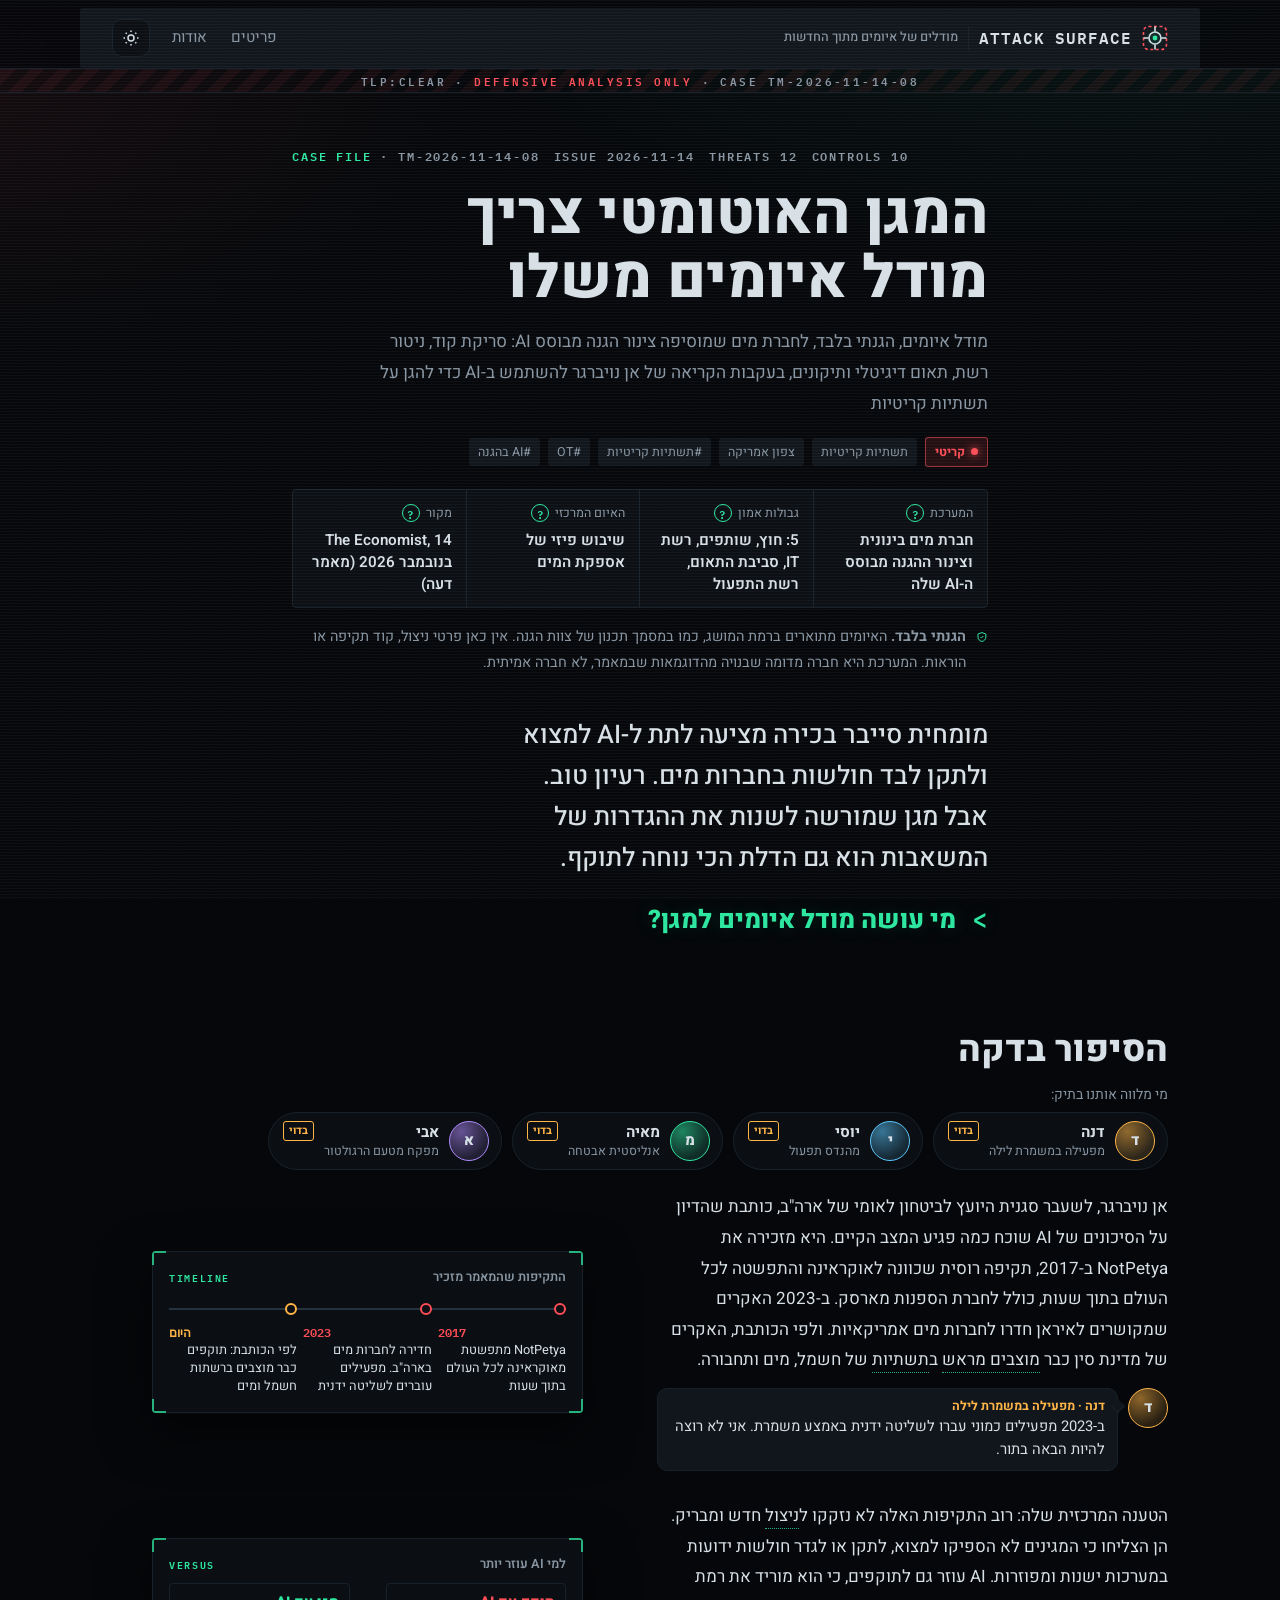
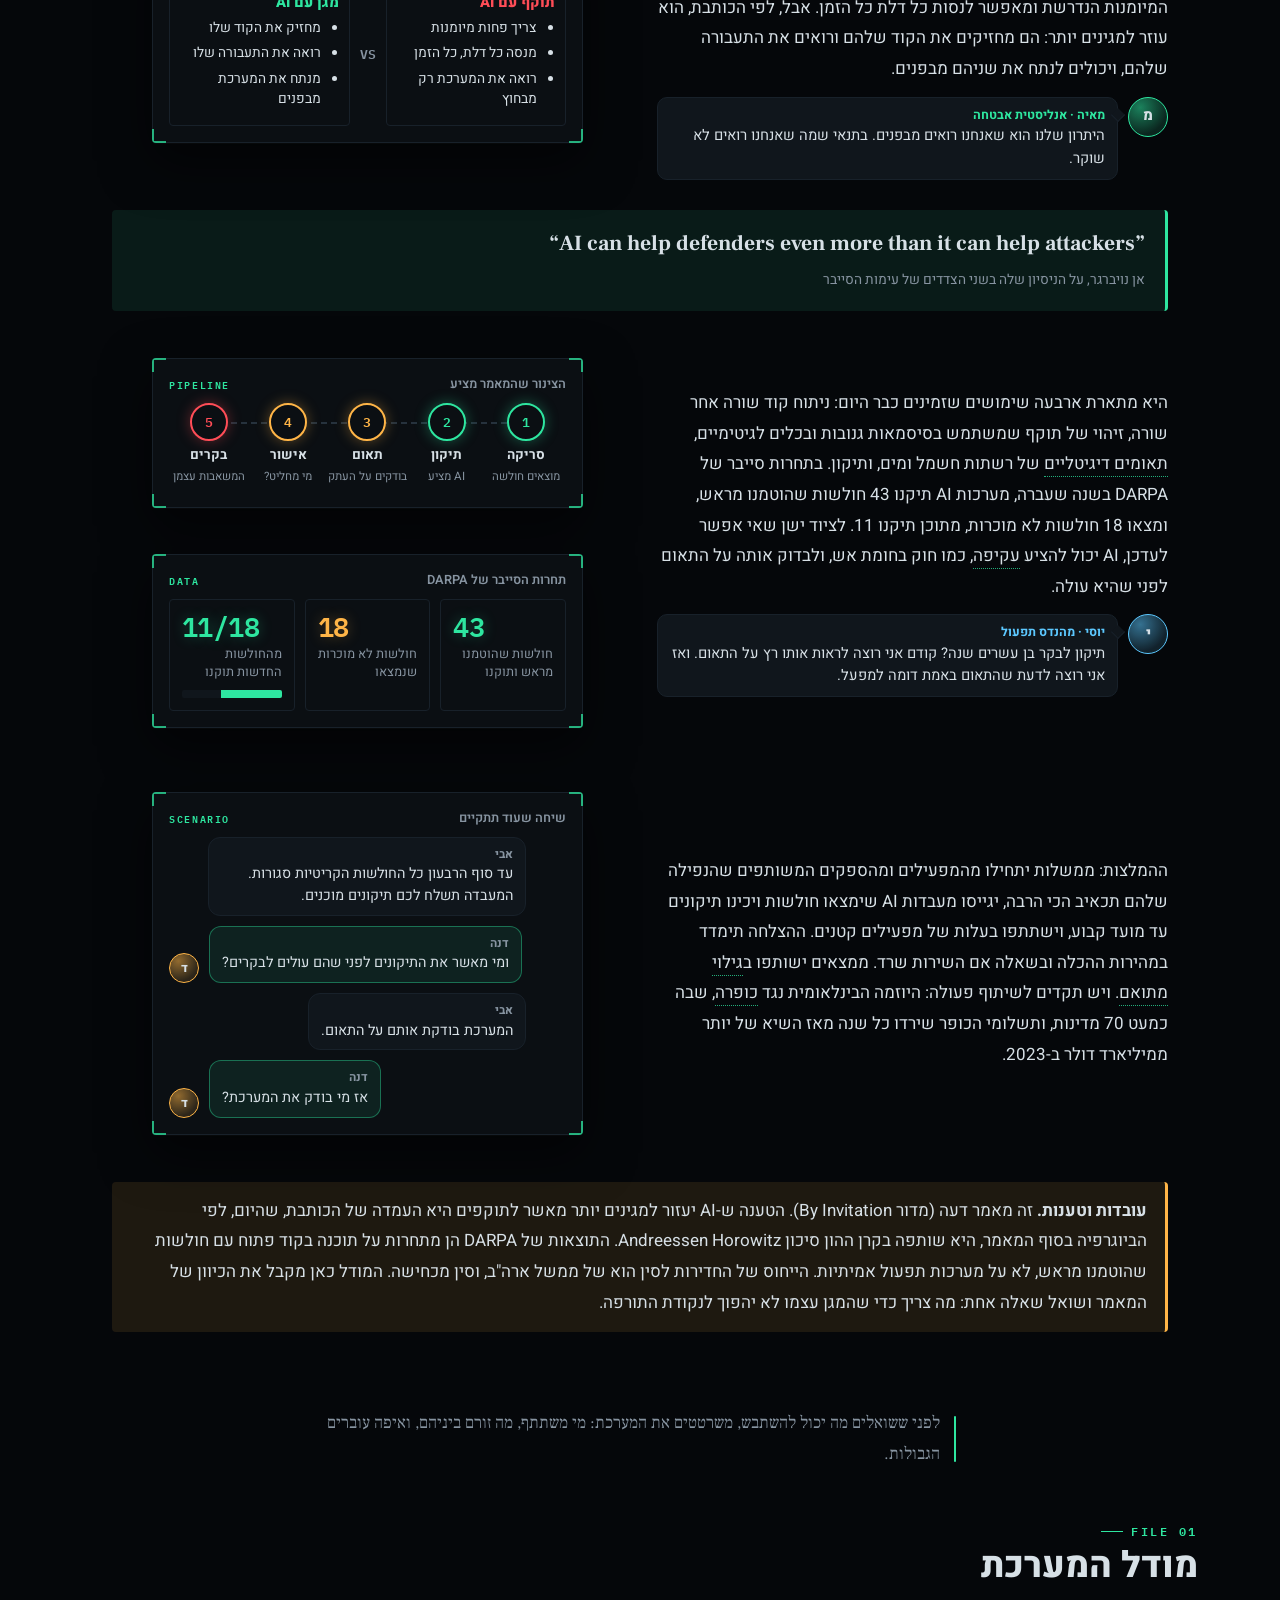
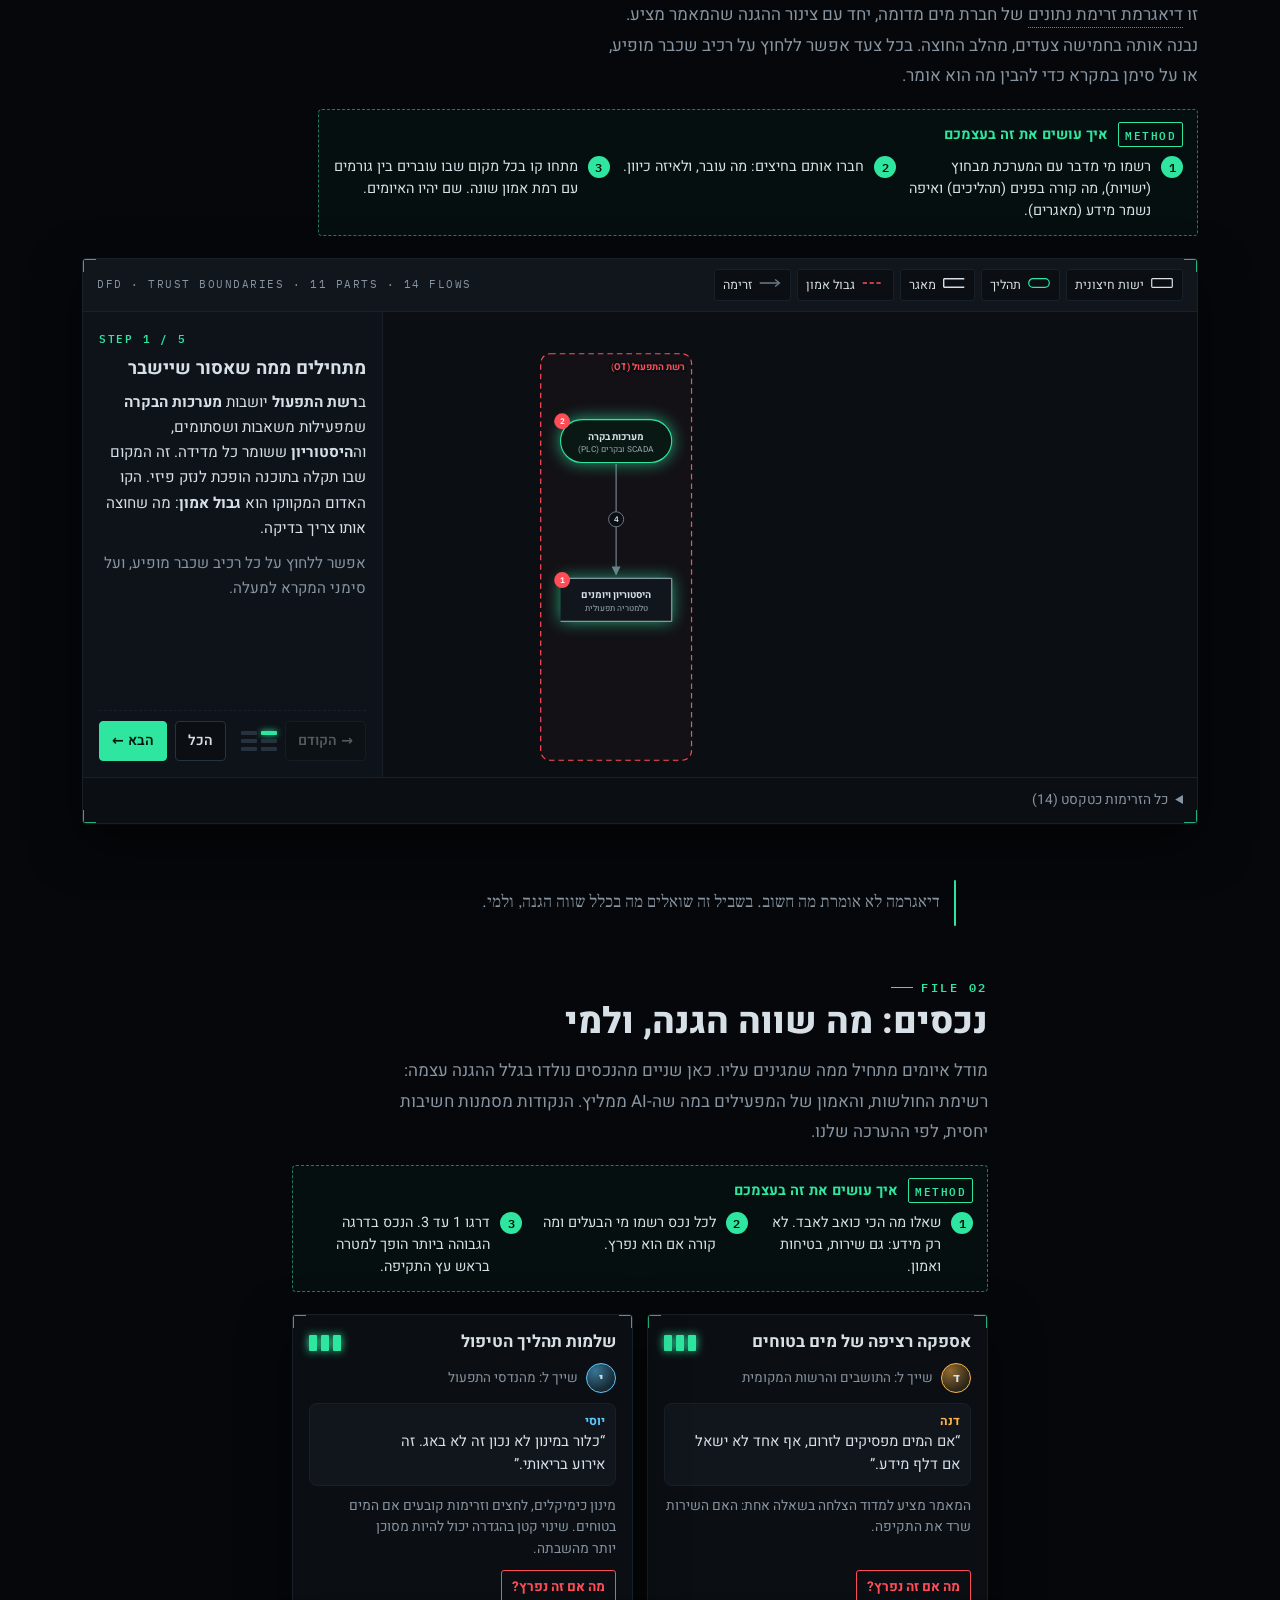
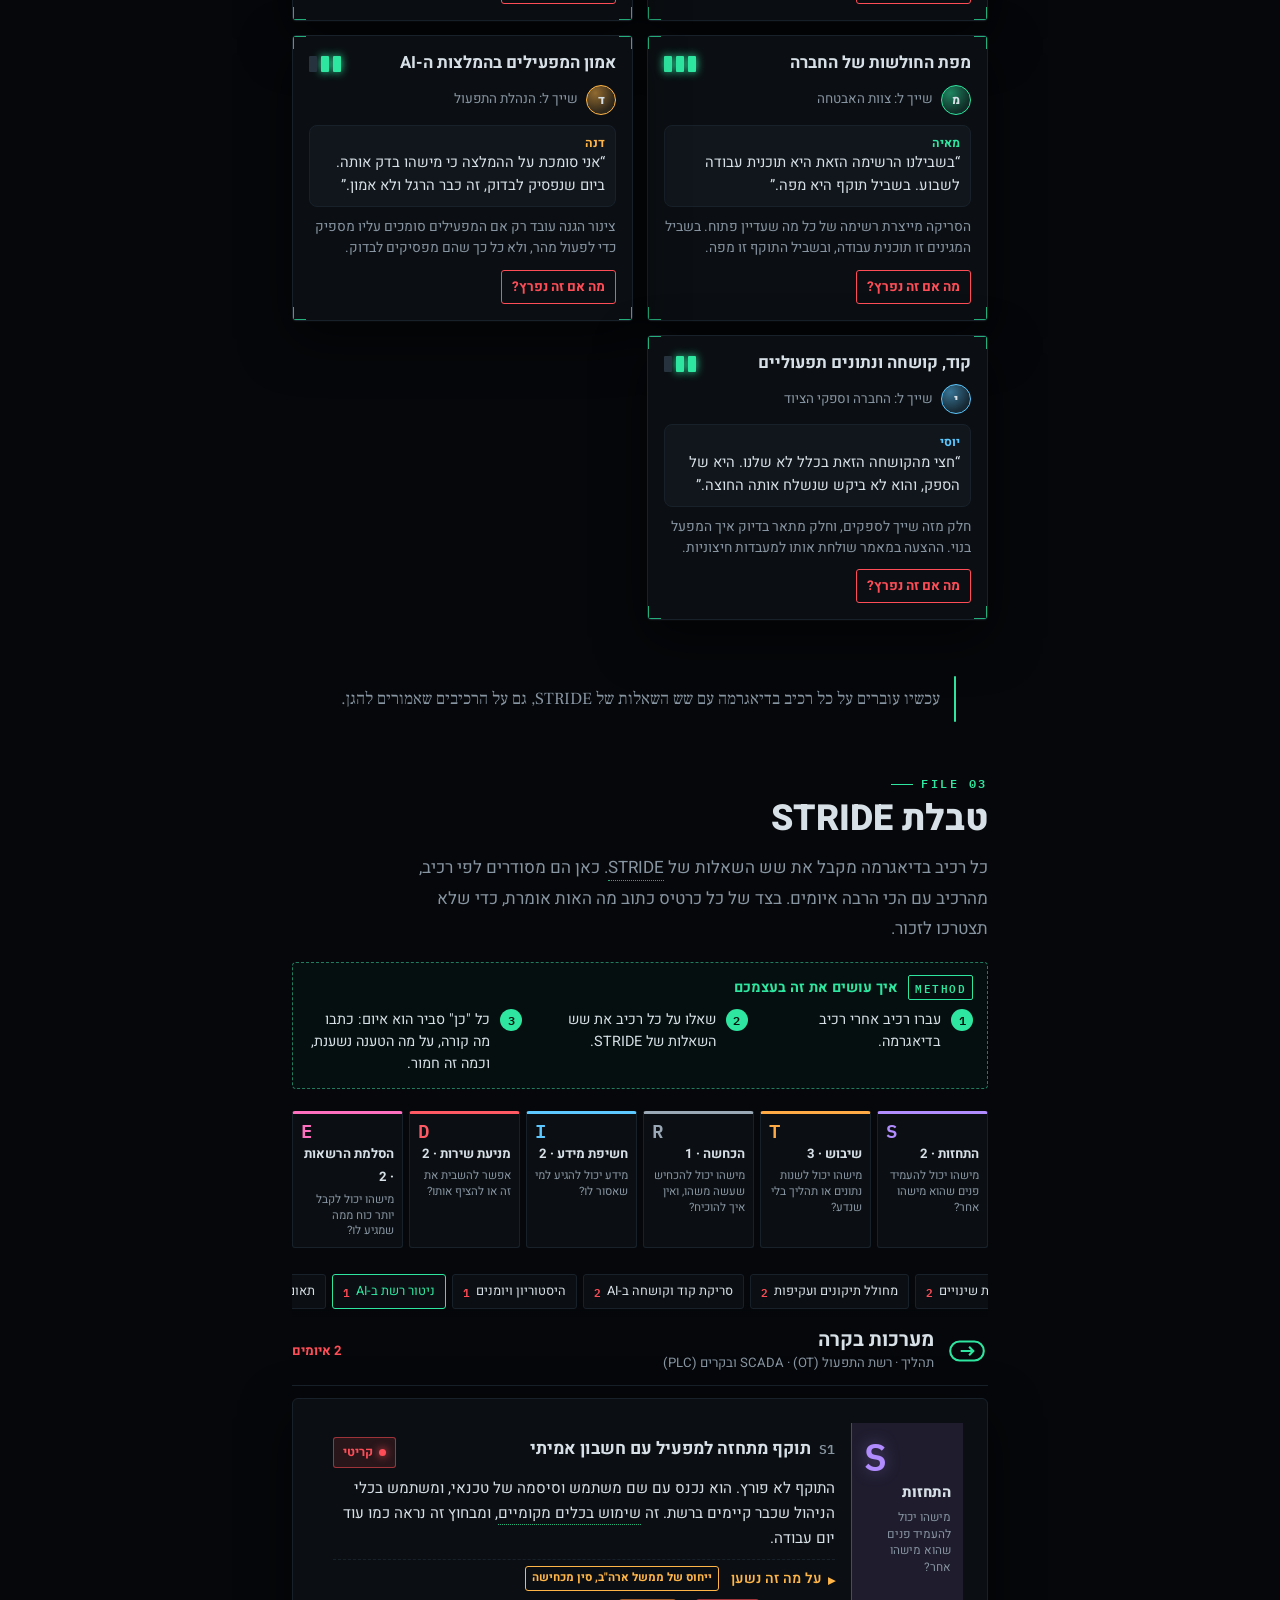
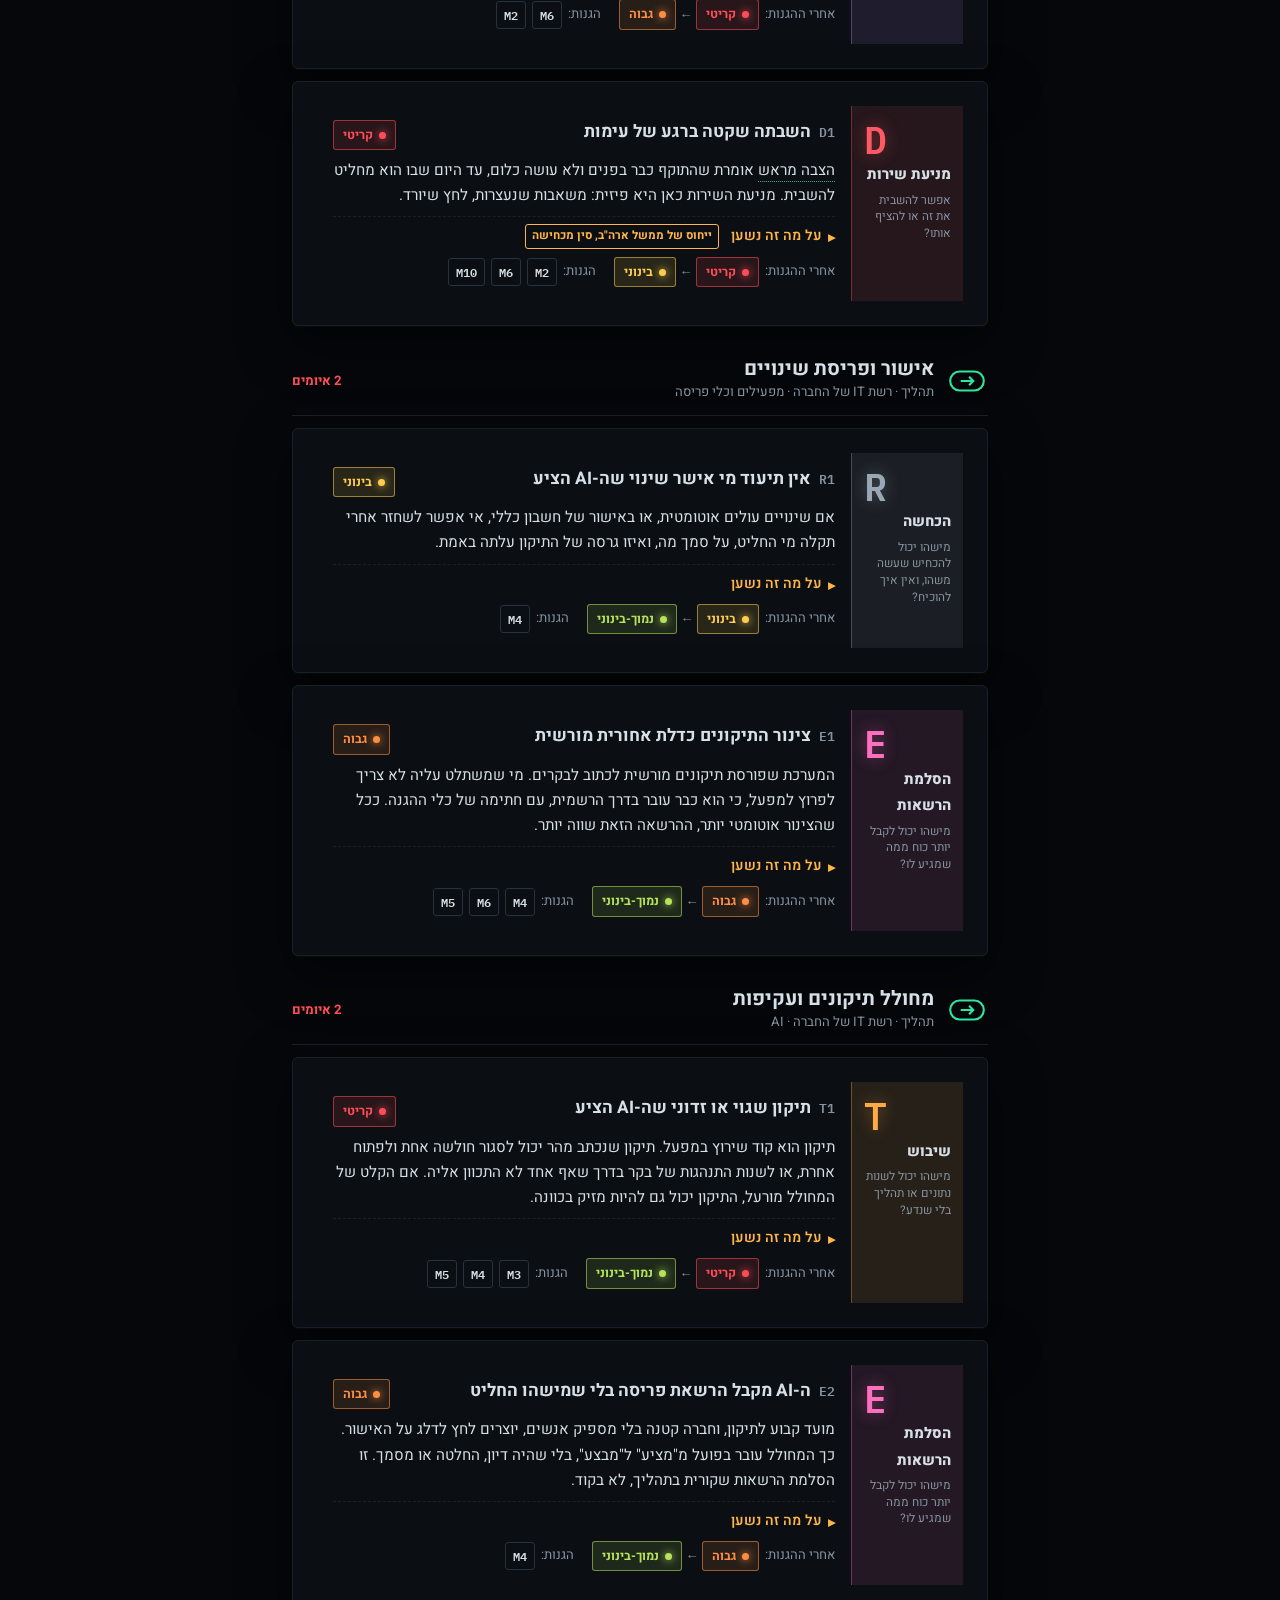
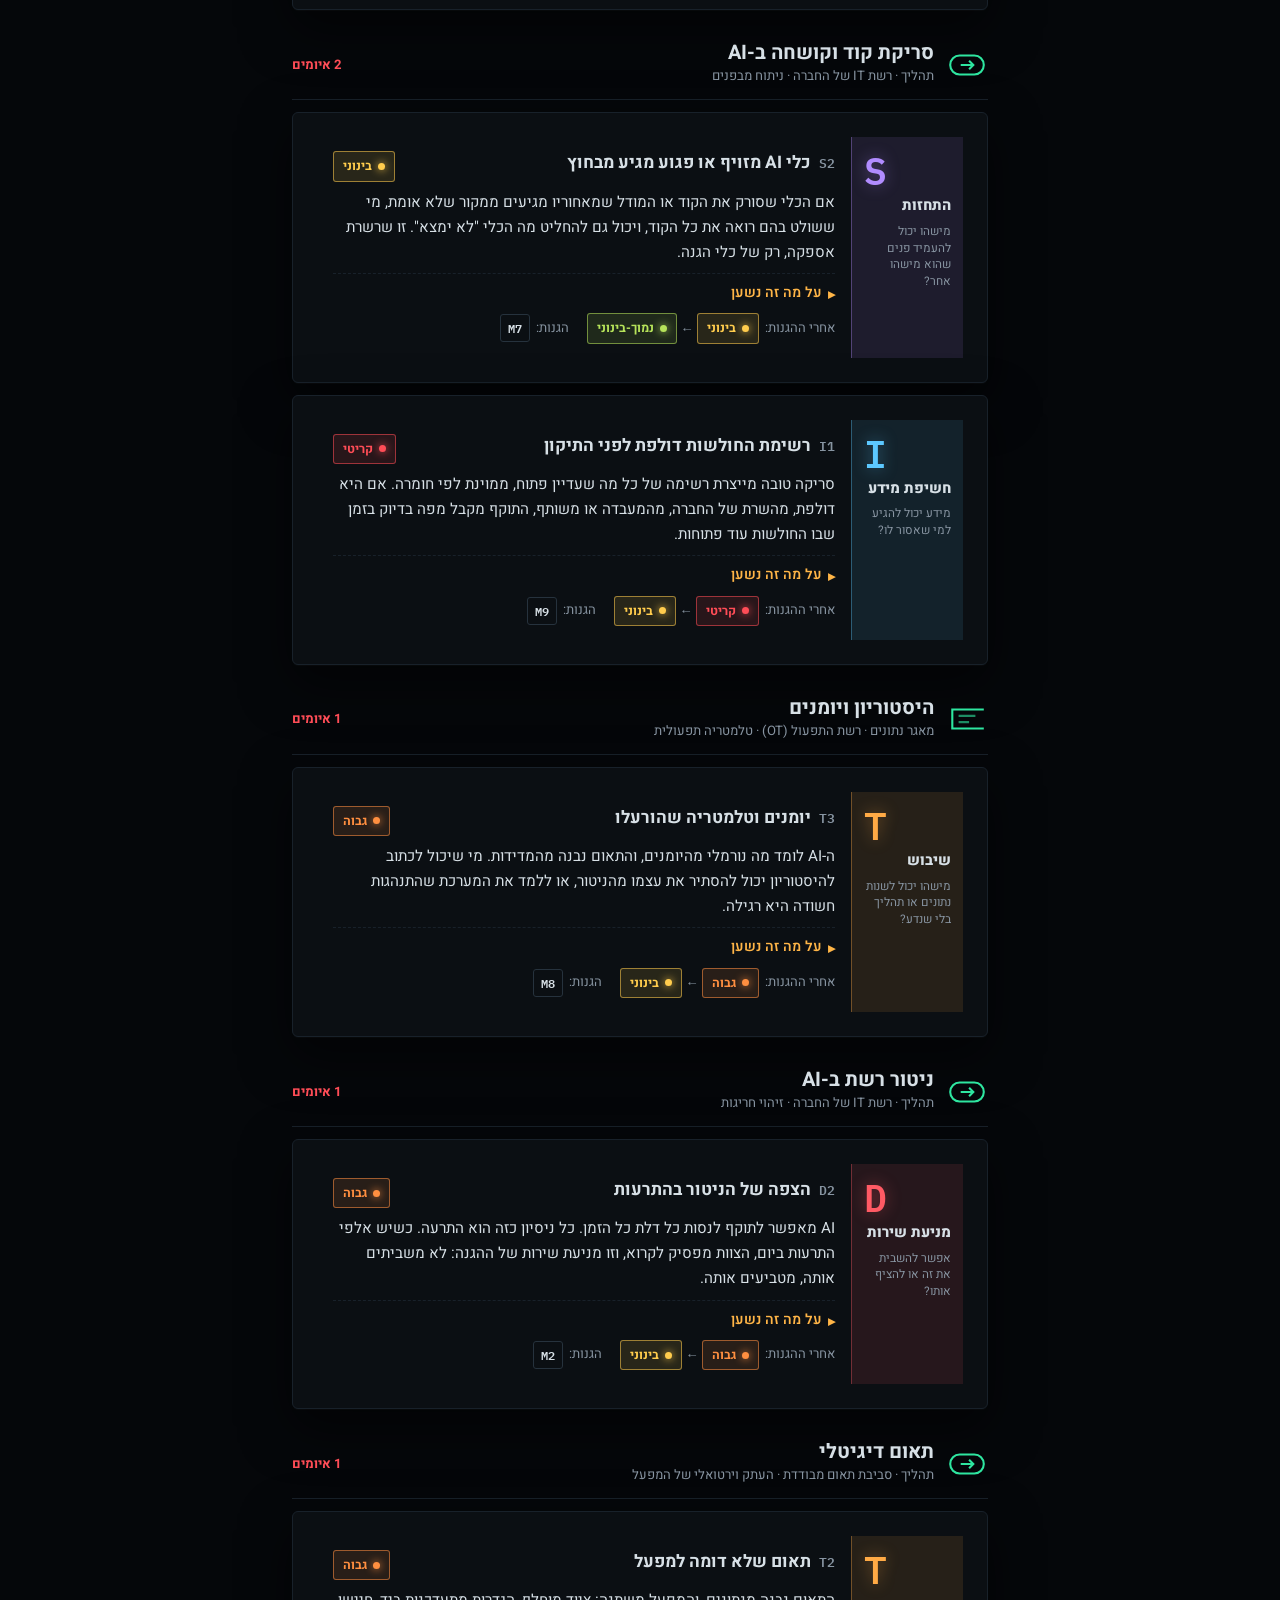
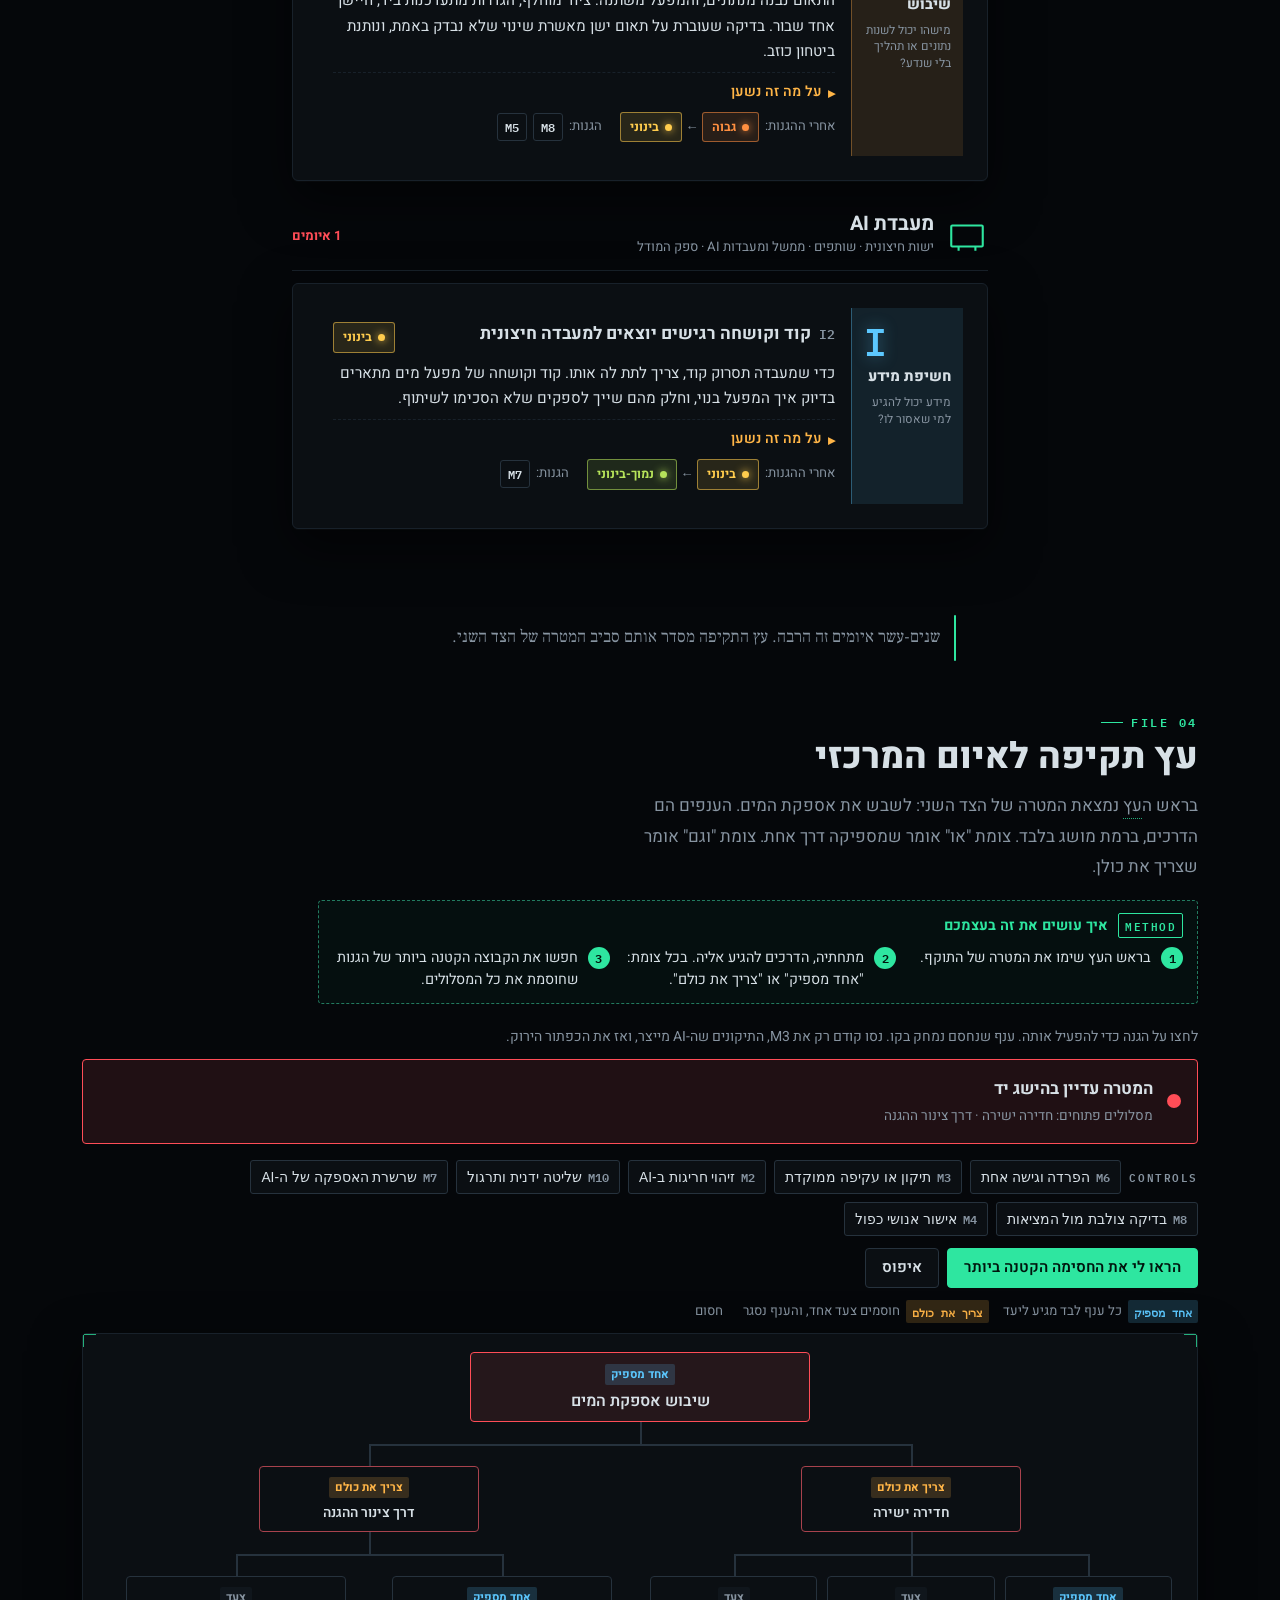
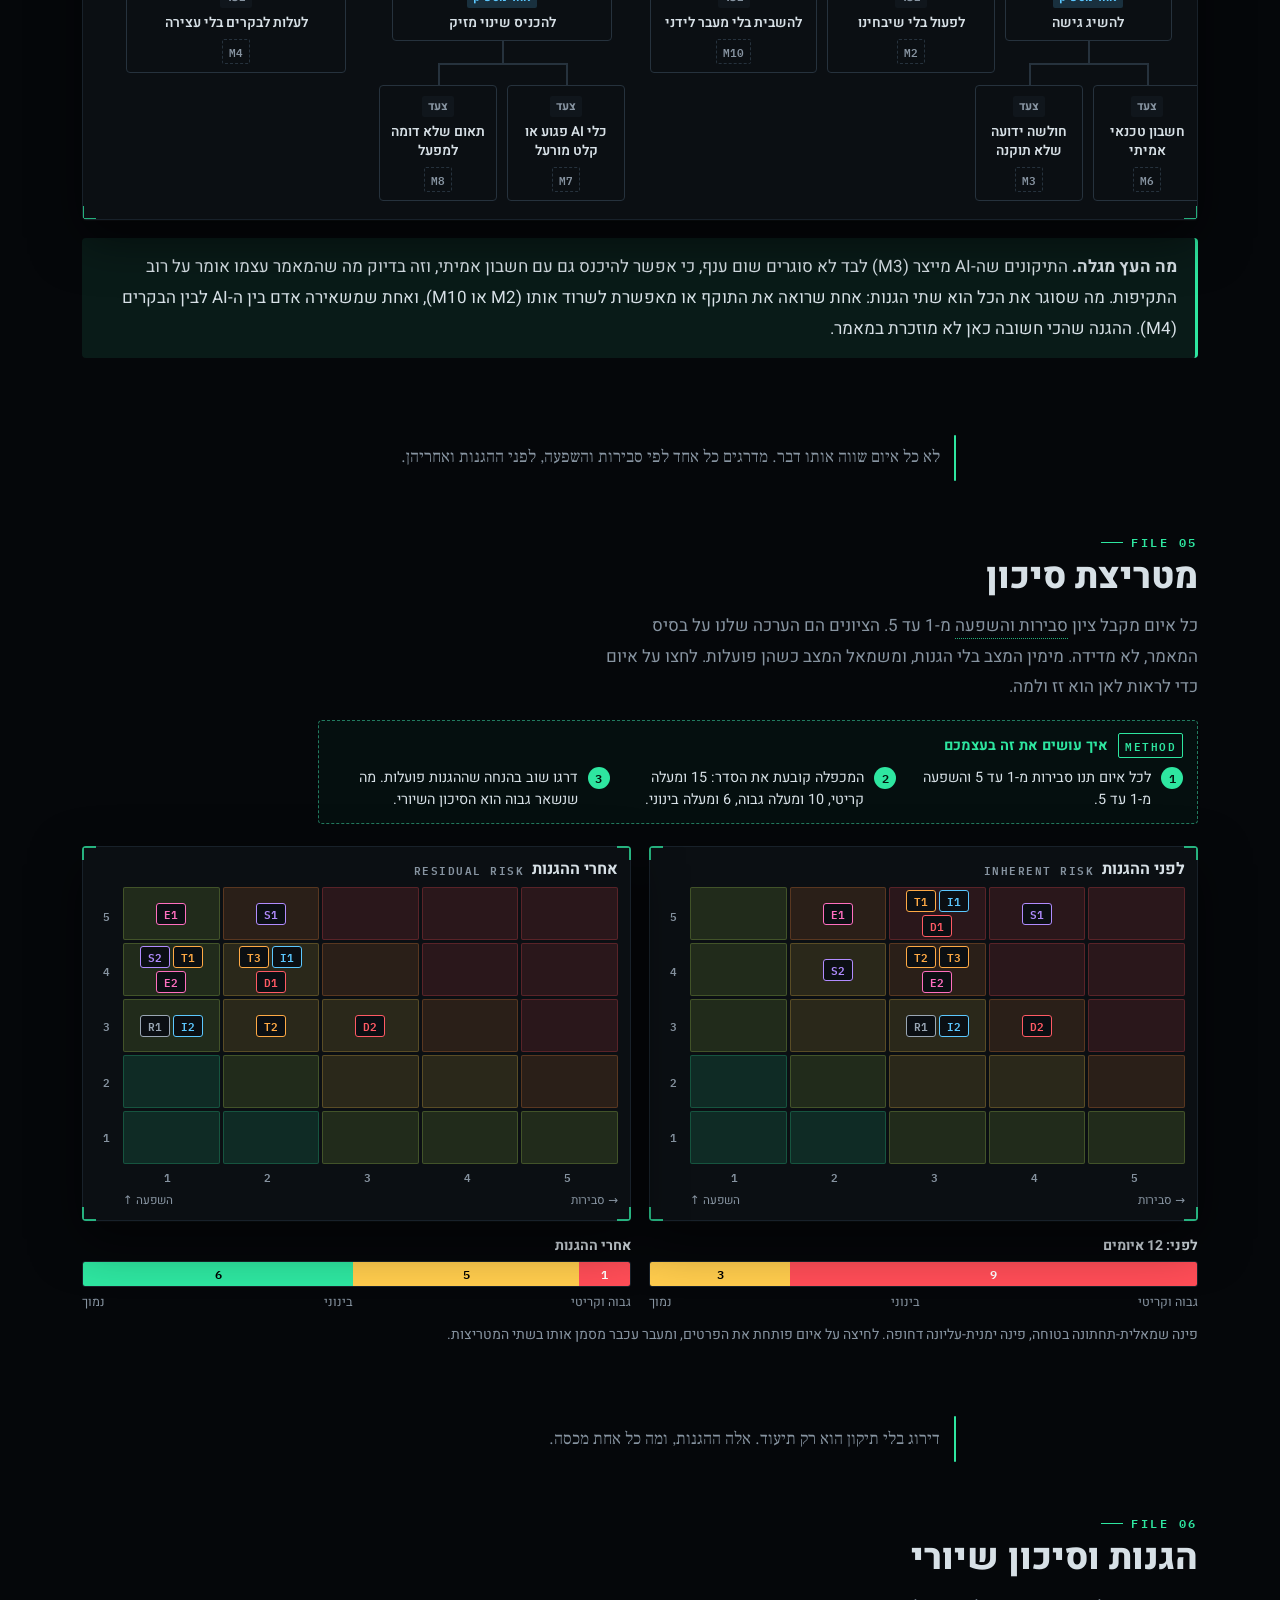
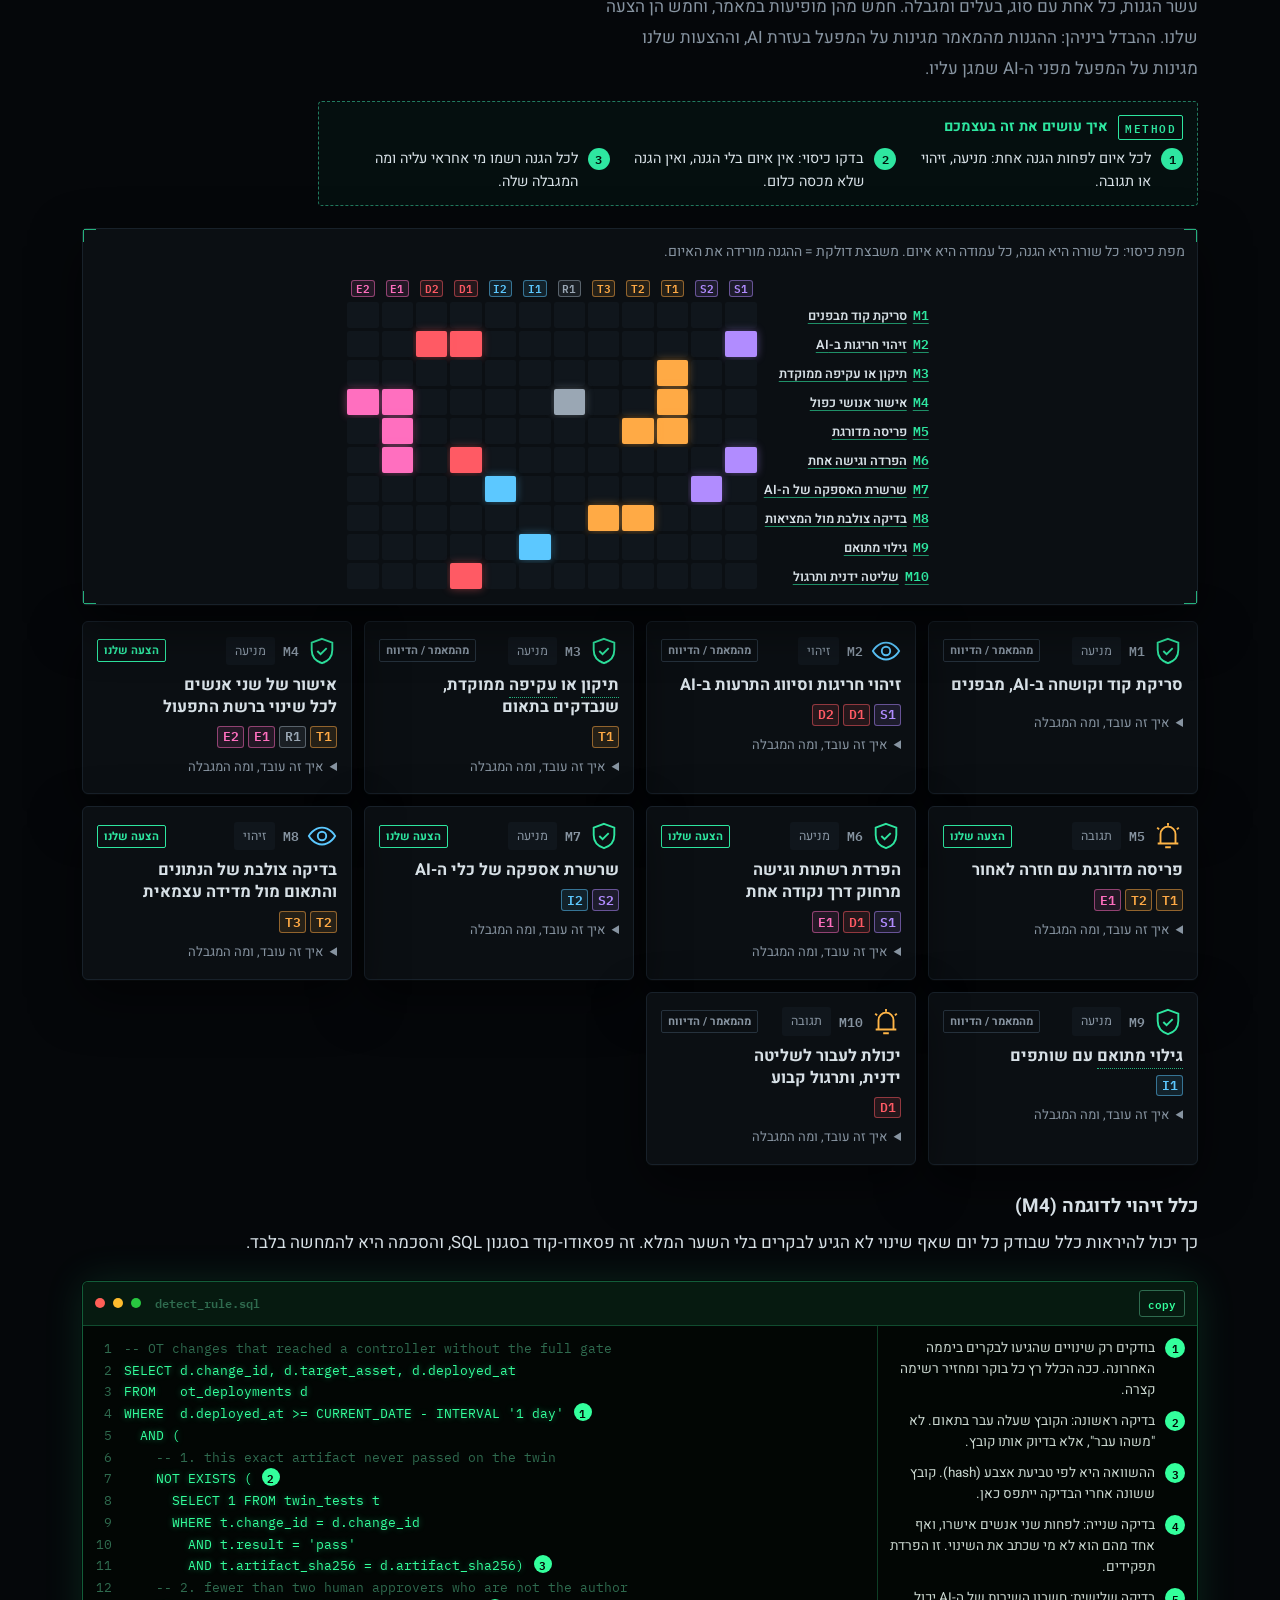
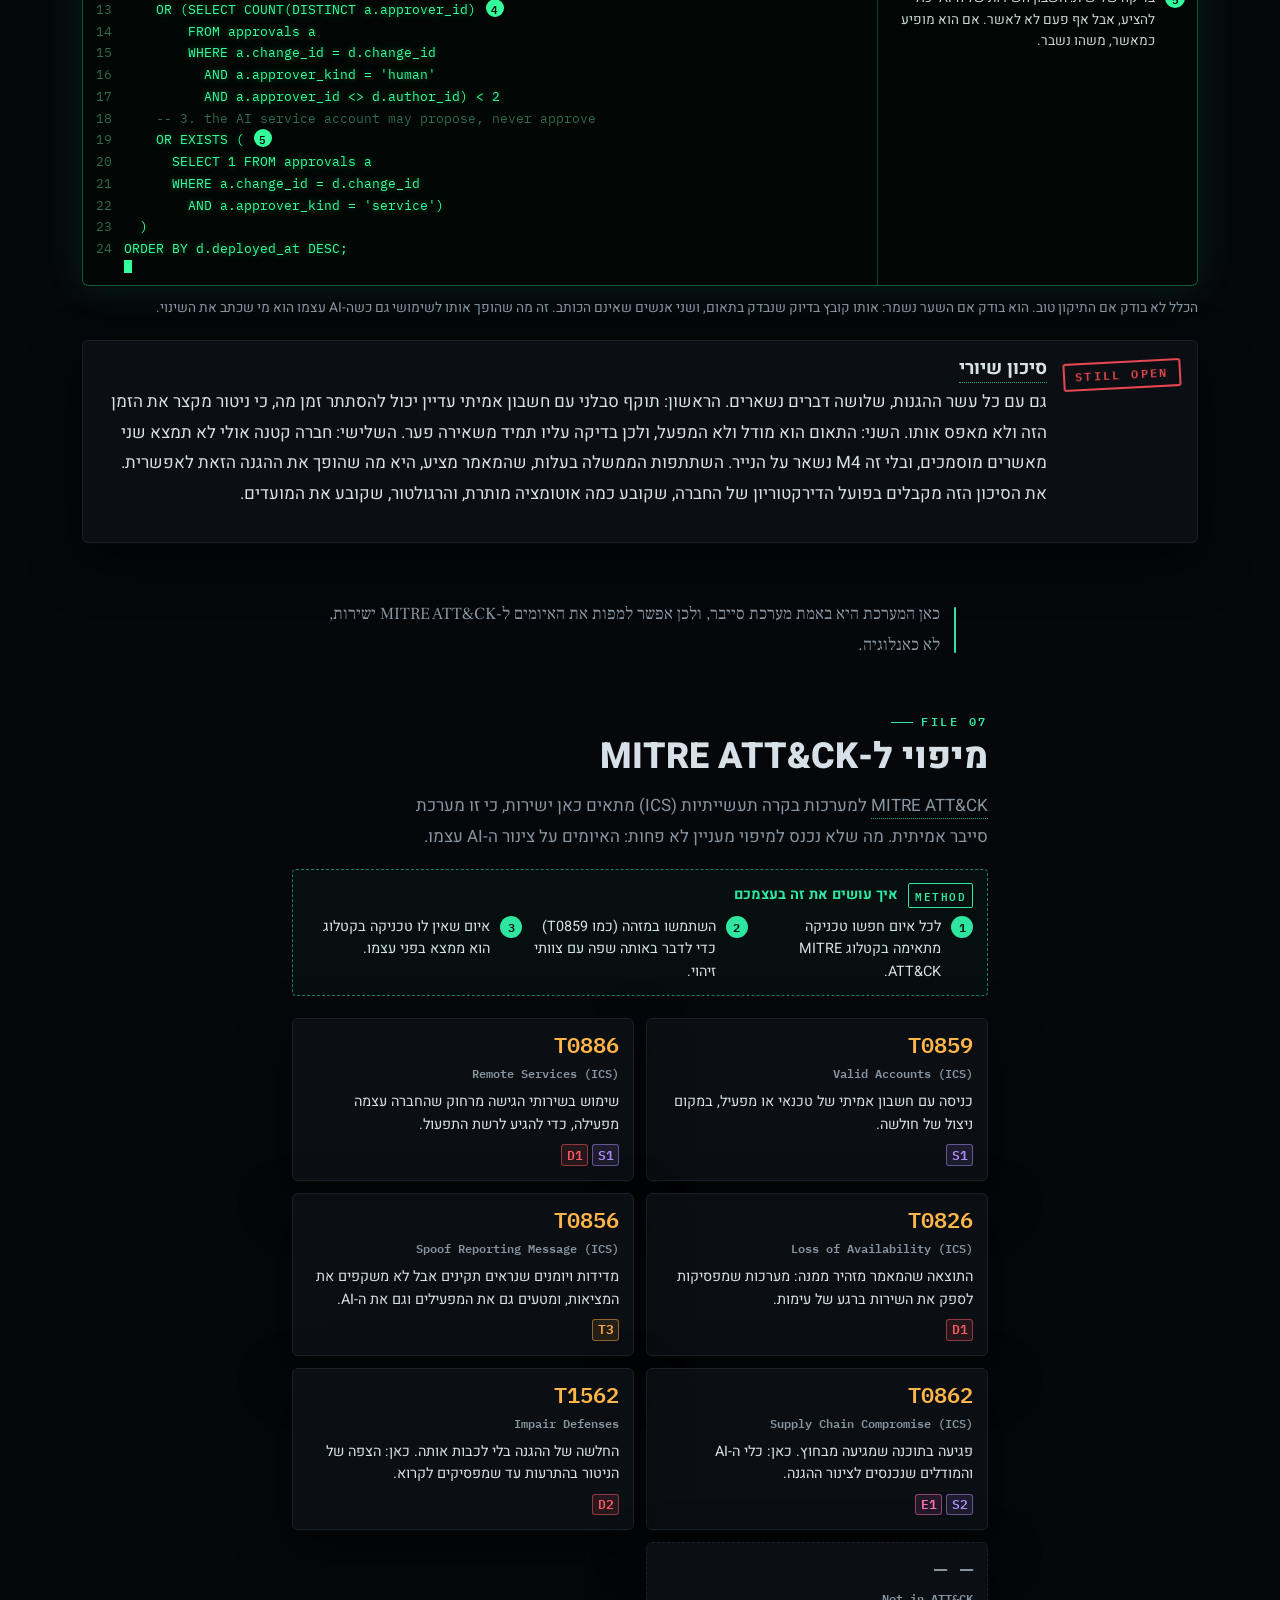
==== commit e711cc42: "feat(site): v2 "night dossier" redesign, built for one-pass learning - style: dark-by-default identi" ====
--- a/items/2026-11-14-08/index.html
+++ b/items/2026-11-14-08/index.html
@@ -2,7 +2,7 @@
 <html lang="he" dir="rtl">
 <head>
 <!-- Paste as the FIRST thing in <head> to avoid a light/dark flash -->
-<script>(function(){var t;try{t=localStorage.getItem("desk-theme")}catch(e){}document.documentElement.setAttribute("data-theme",t||(window.matchMedia&&matchMedia("(prefers-color-scheme: dark)").matches?"dark":"light"))})();</script>
+<script>(function(){var t;try{t=localStorage.getItem("desk-theme")}catch(e){}document.documentElement.setAttribute("data-theme",t||"dark")})();</script>
 <meta charset="utf-8">
 <meta name="viewport" content="width=device-width,initial-scale=1">
 <title>המגן האוטומטי צריך מודל איומים משלו · Attack Surface</title>
--- a/assets/site.css
+++ b/assets/site.css
@@ -1,49 +1,151 @@
 /* =========================================================================
-   Attack Surface · site identity on top of kit/kit.css
-   Motif: a blueprint. Dotted grid, dashed red trust boundaries,
-   six STRIDE colors, one teal accent.
+   Attack Surface · site identity v2 ("night dossier") on top of kit/kit.css
+   Dark by default: near-black, faint scanlines and grain, signal green,
+   trust-boundary red, evidence amber. Light theme = classified paper.
+   Hebrew text never gets letter-spacing; only Latin mono labels do.
    ========================================================================= */
 :root{
-  --accent:#0e6f6a; --accent-ink:#ffffff; --accent-soft:#dcefed;
-  --focus:#0e6f6a;
-  --grid-dot:rgba(23,25,30,.085);
-  --boundary:#b42318;
-  --s:#6d3fd6; --t:#b45309; --r:#4b5563; --i:#1d5fa8; --d:#b42318; --e:#be185d;
-  --s-soft:#ede7fb; --t-soft:#fbeedd; --r-soft:#eceef1; --i-soft:#e1ecf8; --d-soft:#fde4e1; --e-soft:#fbe3ee;
-  --risk-1:#2b7a3d; --risk-2:#7a8a1f; --risk-3:#9a6700; --risk-4:#c2410c; --risk-5:#b42318;
-  --node-entity:#ffffff; --node-process:#f3f9f8; --node-store:#fbfaf6;
-  --flow:#7b8494; --flow-threat:#b42318; --flow-influence:#6d3fd6;
+  /* light = classified paper */
+  --bg:#ebe5d6; --surface:#f6f1e5; --surface-2:#e3dbc9; --ink:#16140f; --ink-2:#5b5347;
+  --line:#d3c9b4; --line-strong:#b3a68b;
+  --accent:#0b6b46; --accent-ink:#f6f1e5; --accent-soft:rgba(11,107,70,.10);
+  --amber:#9a5800; --amber-soft:rgba(154,88,0,.12);
+  --focus:#0b6b46;
+  --boundary:#b3261e;
+  --s:#6235c9; --t:#a85400; --r:#4b5563; --i:#1b5a9e; --d:#b3261e; --e:#b0185f;
+  --s-soft:rgba(98,53,201,.10); --t-soft:rgba(168,84,0,.11); --r-soft:rgba(75,85,99,.11); --i-soft:rgba(27,90,158,.10); --d-soft:rgba(179,38,30,.10); --e-soft:rgba(176,24,95,.10);
+  --risk-1:#2b7a3d; --risk-2:#6f8a1f; --risk-3:#a86d00; --risk-4:#c2410c; --risk-5:#b3261e;
+  --node-entity:#fbf8f1; --node-process:#eef5ef; --node-store:#f4efe3;
+  --flow:#6f6a5f; --flow-threat:#b3261e; --flow-influence:#6235c9;
+  --term-bg:#0c0f12; --term-ink:#29d68f; --term-dim:#5c7a6c; --term-hi:#d8ffe9;
+  --redact:#16140f;
+  --glow:none;
+  --noise-o:.05; --scan-o:0;
+  --shadow:0 1px 0 rgba(0,0,0,.04),0 10px 30px rgba(60,45,20,.10);
+  color-scheme:light;
 }
 [data-theme="dark"]{
-  --accent:#3fd0c0; --accent-ink:#04201d; --accent-soft:#0f2e2b;
-  --focus:#3fd0c0;
-  --grid-dot:rgba(236,238,241,.07);
-  --boundary:#ff7b6e;
-  --s:#b79cff; --t:#f6ad55; --r:#a3acb9; --i:#7cb8ff; --d:#ff7b6e; --e:#f472b6;
-  --s-soft:#241b3d; --t-soft:#33240f; --r-soft:#22262d; --i-soft:#14273d; --d-soft:#3b1a17; --e-soft:#38162a;
-  --risk-1:#6fd38a; --risk-2:#c5d86b; --risk-3:#f2c14e; --risk-4:#ff9f5a; --risk-5:#ff7b6e;
-  --node-entity:#171a20; --node-process:#132322; --node-store:#1b1e25;
-  --flow:#8c95a5; --flow-threat:#ff7b6e; --flow-influence:#b79cff;
+  --bg:#05070a; --surface:#0b0f13; --surface-2:#10161c; --ink:#d7e0e6; --ink-2:#8794a1;
+  --line:#18212a; --line-strong:#26323d;
+  --accent:#2ee6a0; --accent-ink:#00150d; --accent-soft:rgba(46,230,160,.09);
+  --amber:#ffb547; --amber-soft:rgba(255,181,71,.10);
+  --focus:#2ee6a0;
+  --boundary:#ff4d57;
+  --s:#b18cff; --t:#ffaa45; --r:#9aa7b4; --i:#5cc8ff; --d:#ff5a64; --e:#ff6fbf;
+  --s-soft:rgba(177,140,255,.11); --t-soft:rgba(255,170,69,.11); --r-soft:rgba(154,167,180,.11); --i-soft:rgba(92,200,255,.10); --d-soft:rgba(255,90,100,.11); --e-soft:rgba(255,111,191,.10);
+  --risk-1:#2ee6a0; --risk-2:#b6e35a; --risk-3:#ffcc4d; --risk-4:#ff8f40; --risk-5:#ff4d57;
+  --node-entity:#0d1217; --node-process:#0a1813; --node-store:#11161c;
+  --flow:#6d7c89; --flow-threat:#ff4d57; --flow-influence:#b18cff;
+  --term-bg:#020604; --term-ink:#33ff9c; --term-dim:#2f6b4f; --term-hi:#d8ffe9;
+  --redact:#000;
+  --glow:0 0 18px rgba(46,230,160,.18);
+  --noise-o:.07; --scan-o:.035;
+  --shadow:0 1px 0 rgba(255,255,255,.02),0 18px 50px rgba(0,0,0,.55);
+  color-scheme:dark;
 }
 
-body{background-image:radial-gradient(var(--grid-dot) 1px,transparent 1.2px);background-size:22px 22px;background-attachment:fixed}
-
-/* ---------- header ---------- */
-.brand{font-family:var(--font-mono);font-weight:600;font-size:1rem;letter-spacing:.02em}
-.brand small{font-family:var(--font-sans);font-weight:500;color:var(--ink-2);font-size:.8rem;letter-spacing:0;border-inline-start:1px solid var(--line);padding-inline-start:10px}
+/* ---------- atmosphere ---------- */
+html{background:var(--bg)}
+body{background:
+  radial-gradient(1100px 520px at 85% -8%, color-mix(in srgb,var(--accent) 7%,transparent), transparent 62%),
+  radial-gradient(900px 480px at -5% 8%, color-mix(in srgb,var(--boundary) 6%,transparent), transparent 60%),
+  var(--bg);background-attachment:fixed}
+body::before{content:"";position:fixed;inset:0;pointer-events:none;z-index:60;opacity:var(--noise-o);mix-blend-mode:overlay;
+  background-image:url("data:image/svg+xml,%3Csvg xmlns='http://www.w3.org/2000/svg' width='160' height='160'%3E%3Cfilter id='n'%3E%3CfeTurbulence type='fractalNoise' baseFrequency='.9' numOctaves='2' stitchTiles='stitch'/%3E%3C/filter%3E%3Crect width='100%25' height='100%25' filter='url(%23n)'/%3E%3C/svg%3E")}
+body::after{content:"";position:fixed;inset:0;pointer-events:none;z-index:61;opacity:var(--scan-o);
+  background:repeating-linear-gradient(180deg,#fff 0 1px,transparent 1px 3px)}
+::selection{background:var(--accent);color:var(--accent-ink)}
+h1,h2{font-family:var(--font-sans);font-weight:800;letter-spacing:0}
+h1{font-size:clamp(2.1rem,1.2rem + 3.6vw,3.7rem);line-height:1.08}
+h2{font-size:clamp(1.6rem,1.15rem + 1.6vw,2.25rem)}
+.mono-k,.kicker[dir="ltr"],.lat{font-family:var(--font-mono);letter-spacing:.14em;text-transform:uppercase}
+.kicker{color:var(--accent)}
+.muted{color:var(--ink-2)}
+a:hover{color:var(--accent)}
+
+/* ---------- header / footer ---------- */
+.site-header{background:color-mix(in srgb,var(--bg) 82%,transparent);border-bottom:1px solid var(--line);backdrop-filter:blur(10px)}
+.brand{font-family:var(--font-mono);font-weight:600;font-size:.98rem;letter-spacing:.06em;text-transform:uppercase}
+.brand small{font-family:var(--font-sans);font-weight:500;color:var(--ink-2);font-size:.8rem;letter-spacing:0;text-transform:none;border-inline-start:1px solid var(--line);padding-inline-start:10px}
 .brand-mark .bd{stroke:var(--boundary);stroke-dasharray:3 2.5}
-.brand-mark .core{fill:var(--accent)}
+.brand-mark .core{fill:var(--accent);filter:drop-shadow(0 0 4px var(--accent))}
 .brand-mark .ring{stroke:var(--ink)}
+.brand:hover .brand-mark .core{animation:blink .9s steps(2) infinite}
 @media (max-width:600px){.brand small{display:none}.nav a{padding:6px 8px}}
-
-/* ---------- boundary frame (motif) ---------- */
-.tb-frame{position:relative;border:1.5px dashed var(--boundary);border-radius:18px;padding:clamp(18px,3vw,30px)}
-.tb-frame > .tb-label{position:absolute;top:-.8em;inset-inline-start:18px;background:var(--bg);padding:0 8px;
-  font:600 .72rem/1.6 var(--font-mono);letter-spacing:.08em;color:var(--boundary);text-transform:uppercase}
+.site-footer{border-top:1px solid var(--line);background:transparent}
+.classif{font:600 .7rem/1 var(--font-mono);letter-spacing:.22em;text-transform:uppercase;color:var(--ink-2);text-align:center;
+  padding:6px 0;border-bottom:1px solid var(--line);background:repeating-linear-gradient(-45deg,transparent 0 10px,color-mix(in srgb,var(--boundary) 6%,transparent) 10px 20px)}
+.classif b{color:var(--boundary);font-weight:600}
+
+/* ---------- motion helpers ---------- */
+@keyframes blink{50%{opacity:0}}
+@keyframes pulse{0%{box-shadow:0 0 0 0 color-mix(in srgb,var(--c,var(--boundary)) 55%,transparent)}100%{box-shadow:0 0 0 12px transparent}}
+@keyframes rise{from{opacity:0;transform:translateY(14px)}to{opacity:1;transform:none}}
+@keyframes draw{to{stroke-dashoffset:0}}
+@keyframes unredact{to{transform:scaleX(0)}}
+@keyframes scanx{from{transform:translateX(-100%)}to{transform:translateX(100%)}}
+@keyframes flicker{0%,100%{opacity:1}42%{opacity:.85}44%{opacity:.4}46%{opacity:1}}
+@keyframes glitch{0%{clip-path:inset(0 0 0 0)}20%{clip-path:inset(20% 0 55% 0);transform:translateX(-3px)}40%{clip-path:inset(60% 0 10% 0);transform:translateX(3px)}60%{clip-path:inset(35% 0 40% 0)}100%{clip-path:inset(0 0 0 0);transform:none}}
+.rv{opacity:0;transform:translateY(14px);transition:opacity .6s ease,transform .6s ease}
+.rv.in{opacity:1;transform:none}
+.no-js .rv,.reduce .rv{opacity:1;transform:none}
+@media (prefers-reduced-motion:reduce){.rv{opacity:1;transform:none}}
+
+/* ---------- section heads (redaction reveal) ---------- */
+.sec-head{display:flex;flex-direction:column;align-items:flex-start;gap:6px;margin-bottom:12px}
+.sec-head .no{font:600 .72rem/1 var(--font-mono);letter-spacing:.22em;text-transform:uppercase;color:var(--accent);
+  display:inline-flex;gap:8px;align-items:center}
+.sec-head .no::before{content:"";width:22px;height:1px;background:currentColor}
+.sec-head h2{margin:0;position:relative;display:inline-block}
+.redact::after{content:"";position:absolute;inset:-2px -6px;background:var(--redact);transform-origin:left;border-radius:2px}
+.in .redact::after,.reduce .redact::after{animation:unredact .7s cubic-bezier(.7,0,.2,1) .15s forwards}
+.no-anim .redact::after{display:none}
+@media (prefers-reduced-motion:reduce){.redact::after{display:none}}
+.sec-intro{color:var(--ink-2);max-width:60ch}
+
+/* ---------- method strip ---------- */
+.method{margin:4px 0 22px;padding:12px 14px;border:1px dashed color-mix(in srgb,var(--accent) 45%,var(--line));border-radius:4px;background:color-mix(in srgb,var(--accent) 4%,transparent);max-width:880px}
+.method .mt{display:flex;gap:10px;align-items:center;font-weight:700;font-size:.9rem;color:var(--accent);margin-bottom:8px}
+.method .mt .lat{font-size:.66rem;border:1px solid currentColor;padding:2px 6px;border-radius:2px}
+.method ol{margin:0;padding:0;list-style:none;display:grid;grid-template-columns:repeat(3,1fr);gap:10px;counter-reset:m}
+@media (max-width:760px){.method ol{grid-template-columns:1fr}}
+.method li{margin:0;counter-increment:m;display:grid;grid-template-columns:24px 1fr;gap:8px;font-size:.9rem;line-height:1.55}
+.method li::before{content:counter(m);display:grid;place-items:center;width:22px;height:22px;border-radius:50%;background:var(--accent);color:var(--accent-ink);font:700 .74rem var(--font-mono)}
+.scenes{display:flex;flex-direction:column;gap:12px}
+/* ---------- recap ---------- */
+.recap{list-style:none;margin:0;padding:0;display:grid;gap:8px}
+.recap li{margin:0;display:grid;grid-template-columns:52px 1fr;gap:12px;align-items:center;padding:12px 14px;border:1px solid var(--line);border-radius:4px;background:var(--surface)}
+.recap .rn{font:700 1.3rem var(--font-mono);color:var(--accent)}
+.recap b{display:block;font-size:1rem}
+.recap b a{text-decoration:none}
+.recap .out{display:block;font-size:.9rem;color:var(--ink-2);margin-top:2px}
+
+/* ---------- HUD frame (corner brackets) ---------- */
+.hud{position:relative;background:var(--surface);border:1px solid var(--line);border-radius:4px;box-shadow:var(--shadow)}
+.hud::before{content:"";position:absolute;inset:-1px;pointer-events:none;border-radius:4px;
+  background:
+   linear-gradient(var(--accent),var(--accent)) top right/14px 2px no-repeat,linear-gradient(var(--accent),var(--accent)) top right/2px 14px no-repeat,
+   linear-gradient(var(--accent),var(--accent)) top left/14px 2px no-repeat,linear-gradient(var(--accent),var(--accent)) top left/2px 14px no-repeat,
+   linear-gradient(var(--accent),var(--accent)) bottom right/14px 2px no-repeat,linear-gradient(var(--accent),var(--accent)) bottom right/2px 14px no-repeat,
+   linear-gradient(var(--accent),var(--accent)) bottom left/14px 2px no-repeat,linear-gradient(var(--accent),var(--accent)) bottom left/2px 14px no-repeat;opacity:.75}
+.card{background:var(--surface);border:1px solid var(--line);border-radius:6px;box-shadow:var(--shadow)}
+.btn{border-radius:4px;font-weight:600}
+.btn.primary{background:var(--accent);color:var(--accent-ink);border-color:var(--accent)}
+.chip{border-radius:4px}
+.chip[aria-pressed="true"]{background:var(--accent);color:var(--accent-ink);border-color:var(--accent)}
+.tag{border-radius:3px;font-size:.78rem}
+.callout{border-radius:4px;border-inline-start:3px solid var(--accent);background:var(--accent-soft)}
+.callout.warn{border-color:var(--amber);background:var(--amber-soft)}
+.callout.bad{border-color:var(--boundary);background:var(--d-soft)}
+.bridge{color:var(--ink-2)}
+.bridge::before{background:var(--accent)}
+.term{text-decoration-color:var(--accent);text-decoration-style:dotted}
+.term-pop{border-radius:6px;border:1px solid var(--line-strong);background:var(--surface);box-shadow:0 20px 60px rgba(0,0,0,.45)}
+.term-pop h4{color:var(--accent)}
 
 /* ---------- STRIDE badges ---------- */
-.sb{display:inline-grid;place-items:center;min-width:1.7em;height:1.7em;padding:0 .35em;border-radius:6px;font:700 .8rem/1 var(--font-mono);
-  color:var(--sc);background:var(--sc-soft);border:1px solid color-mix(in srgb,var(--sc) 45%,transparent);vertical-align:middle}
+.sb{display:inline-grid;place-items:center;min-width:1.7em;height:1.7em;padding:0 .35em;border-radius:3px;font:700 .8rem/1 var(--font-mono);
+  color:var(--sc);background:var(--sc-soft);border:1px solid color-mix(in srgb,var(--sc) 50%,transparent);vertical-align:middle;text-decoration:none}
 .sb.S,.c-S{--sc:var(--s);--sc-soft:var(--s-soft)}
 .sb.T,.c-T{--sc:var(--t);--sc-soft:var(--t-soft)}
 .sb.R,.c-R{--sc:var(--r);--sc-soft:var(--r-soft)}
@@ -51,259 +153,558 @@
 .sb.D,.c-D{--sc:var(--d);--sc-soft:var(--d-soft)}
 .sb.E,.c-E{--sc:var(--e);--sc-soft:var(--e-soft)}
 .tid{font:600 .8rem/1 var(--font-mono);color:var(--ink-2)}
-
-/* ---------- home ---------- */
-.hero{padding-block:clamp(36px,7vw,80px) clamp(20px,4vw,40px)}
-.hero h1{margin-bottom:.35em}
-.hero .lede{max-width:44ch}
-.stride-tiles{display:grid;gap:10px;grid-template-columns:repeat(3,1fr)}
-@media (max-width:600px){.stride-tiles{grid-template-columns:repeat(2,1fr)}}
-.stride-tile{appearance:none;text-align:start;font:inherit;color:inherit;cursor:pointer;background:var(--surface);border:1px solid var(--line);border-radius:12px;padding:12px 14px;
-  border-top:3px solid var(--sc);display:flex;flex-direction:column;gap:4px}
-.stride-tile:hover{border-color:var(--sc)}
-.stride-tile[aria-pressed="true"]{background:var(--sc-soft)}
-.stride-tile b{font:700 1.4rem/1 var(--font-mono);color:var(--sc)}
-.stride-tile .en{font:500 .74rem/1.3 var(--font-mono);color:var(--ink-2)}
-.stride-tile .he{font-weight:700}
-.stride-tile .q{font-size:.86rem;color:var(--ink-2);line-height:1.5}
-.stride-explain{margin-top:12px;min-height:3.4em}
-.steps{counter-reset:s;list-style:none;padding:0;display:grid;gap:10px;grid-template-columns:repeat(auto-fit,minmax(min(100%,165px),1fr))}
-.steps li{counter-increment:s;background:var(--surface);border:1px solid var(--line);border-radius:12px;padding:14px 16px 12px;margin:0}
-.steps li::before{content:counter(s,decimal-leading-zero);display:block;font:600 .8rem/1 var(--font-mono);color:var(--accent);margin-bottom:8px}
-.filters{display:flex;flex-direction:column;gap:12px;margin:18px 0 22px}
-.filters .row{display:flex;gap:10px;align-items:center;flex-wrap:wrap}
-.filters .lbl{font:600 .78rem/1 var(--font-mono);color:var(--ink-2);min-width:4.5em}
-.gallery{display:grid;gap:16px;grid-template-columns:repeat(auto-fill,minmax(min(100%,330px),1fr))}
-.item-card{display:flex;flex-direction:column;text-decoration:none;color:inherit;background:var(--surface);border:1px solid var(--line);border-radius:var(--radius);overflow:hidden;box-shadow:var(--shadow);transition:transform .15s,border-color .15s}
-.item-card:hover{transform:translateY(-2px);border-color:var(--accent);color:inherit}
-.item-card img{display:block;width:100%;aspect-ratio:1200/630;object-fit:cover;border-bottom:1px solid var(--line);background:var(--surface-2)}
-.item-card .body{padding:16px 18px 18px;display:flex;flex-direction:column;gap:8px;flex:1}
-.item-card h3{font-family:var(--font-serif);font-size:1.3rem;margin:0}
-.item-card .meta{display:flex;gap:6px;flex-wrap:wrap;align-items:center}
-.item-card .km{margin-top:auto;display:flex;gap:10px;align-items:baseline;border-top:1px dashed var(--line);padding-top:10px}
-.item-card .km b{font:700 1.15rem/1 var(--font-sans)}
-.item-card .km span{font-size:.85rem;color:var(--ink-2)}
-.empty{padding:28px;text-align:center;color:var(--ink-2);border:1px dashed var(--line-strong);border-radius:var(--radius)}
-
-/* ---------- risk pill ---------- */
-.risk{display:inline-flex;align-items:center;gap:6px;font:600 .8rem/1 var(--font-sans);padding:5px 10px;border-radius:999px;color:var(--rc);
-  background:color-mix(in srgb,var(--rc) 13%,transparent);border:1px solid color-mix(in srgb,var(--rc) 40%,transparent);white-space:nowrap}
-.risk::before{content:"";width:8px;height:8px;border-radius:50%;background:var(--rc)}
+.risk{display:inline-flex;align-items:center;gap:6px;font-size:.78rem;font-weight:700;padding:3px 9px;border-radius:3px;white-space:nowrap;
+  color:var(--rc);border:1px solid color-mix(in srgb,var(--rc) 55%,transparent);background:color-mix(in srgb,var(--rc) 12%,transparent)}
+.risk::before{content:"";width:7px;height:7px;border-radius:50%;background:var(--rc);box-shadow:0 0 8px var(--rc)}
 .r1{--rc:var(--risk-1)}.r2{--rc:var(--risk-2)}.r3{--rc:var(--risk-3)}.r4{--rc:var(--risk-4)}.r5{--rc:var(--risk-5)}
-
-/* ---------- item: banner ---------- */
-.banner{margin-top:clamp(20px,4vw,40px)}
-.banner .top{display:flex;flex-wrap:wrap;gap:8px 14px;align-items:center;margin-bottom:14px}
-.banner h1{margin-bottom:.25em}
-.banner .sub{font-size:1.12rem;color:var(--ink-2);max-width:60ch}
-.facts{display:grid;gap:10px 18px;grid-template-columns:repeat(auto-fit,minmax(min(100%,180px),1fr));margin:20px 0 0;padding:0}
-.facts div{border-top:1px solid var(--line);padding-top:8px}
-.facts dt{font:600 .76rem/1.4 var(--font-sans);color:var(--ink-2);text-transform:uppercase}
-.facts dd{margin:2px 0 0;font-weight:600}
-.defensive{display:flex;gap:10px;align-items:flex-start;font-size:.9rem;color:var(--ink-2);margin-top:16px}
-.defensive svg{flex:none;width:18px;height:18px;margin-top:3px;color:var(--accent)}
-.trailer{font-family:var(--font-serif);font-size:clamp(1.25rem,1.05rem + .9vw,1.6rem);line-height:1.65;margin:0}
-.trailer .q{display:block;margin-top:.6em;color:var(--accent);font-weight:700}
-.minute p{margin-bottom:.9em}
-.pull{margin:1.4em 0;padding:4px 0 4px;border-inline-start:3px solid var(--accent);padding-inline-start:18px}
-.pull q{font-family:var(--font-serif);font-size:1.5rem;font-weight:700;quotes:"“" "”"}
-.pull .who{display:block;font-size:.9rem;color:var(--ink-2);margin-top:4px}
-.claim{display:inline-block;font:600 .72rem/1 var(--font-sans);padding:3px 7px;border-radius:6px;background:var(--warn-soft);color:var(--warn);margin-inline-start:4px;vertical-align:2px;white-space:nowrap}
-.legend-facts{display:flex;gap:16px;flex-wrap:wrap;font-size:.86rem;color:var(--ink-2)}
-
-/* ---------- section heads ---------- */
-.sec-head{display:flex;gap:14px;align-items:baseline;margin-bottom:10px}
-.sec-head .no{font:600 .95rem/1 var(--font-mono);color:var(--accent);flex:none;letter-spacing:0}
-.sec-head h2{margin:0}
-.sec-intro{color:var(--ink-2);margin-bottom:18px}
+.stamp{display:inline-block;font:700 .74rem/1 var(--font-mono);letter-spacing:.2em;text-transform:uppercase;color:var(--boundary);
+  border:2px solid var(--boundary);padding:6px 10px;border-radius:3px;transform:rotate(-3deg);opacity:.9}
+.stamp.ok{color:var(--accent);border-color:var(--accent)}
+.stamp.he{letter-spacing:0;font-family:var(--font-sans)}
+
+/* =========================================================================
+   HOME
+   ========================================================================= */
+.hero{padding-block:clamp(34px,6vw,70px) clamp(16px,3vw,30px)}
+.hero-grid{display:grid;grid-template-columns:1.05fr 1fr;gap:clamp(18px,4vw,48px);align-items:center}
+@media (max-width:860px){.hero-grid{grid-template-columns:1fr}}
+.hero h1{margin:.25em 0 .35em}
+.hero h1 .hl{color:var(--accent);text-shadow:var(--glow)}
+.hero .lede{font-size:1.15rem;max-width:40ch;color:var(--ink)}
+.hero .def{display:flex;gap:10px;align-items:center;margin-top:16px;color:var(--ink-2);font-size:.92rem}
+.qsteps{list-style:none;margin:18px 0 0;padding:0;display:grid;gap:6px}
+.qsteps li{display:grid;grid-template-columns:34px 1fr;gap:10px;align-items:center;padding:8px 10px;border:1px solid var(--line);border-radius:4px;
+  background:color-mix(in srgb,var(--surface) 70%,transparent);transition:border-color .3s,background .3s,transform .3s;margin:0}
+.qsteps li .n{font:600 .78rem/1 var(--font-mono);color:var(--ink-2)}
+.qsteps li b{display:block}
+.qsteps li span.s{display:block;font-size:.88rem;color:var(--ink-2);line-height:1.5}
+.qsteps li.on{border-color:var(--accent);background:var(--accent-soft);transform:translateX(-4px)}
+.qsteps li.on .n{color:var(--accent)}
+.sys{width:100%;aspect-ratio:1.15/1;max-height:440px}
+.sys .zone{fill:none;stroke:var(--boundary);stroke-width:1.6;stroke-dasharray:7 5;opacity:0;transition:opacity .5s}
+.sys .cap{fill:var(--accent);font:700 15px var(--font-sans)}
+.sys .zl{fill:var(--boundary);font:600 11px var(--font-mono);letter-spacing:.12em;opacity:0;transition:opacity .5s}
+.sys .nd rect{fill:var(--surface);stroke:var(--line-strong);stroke-width:1.4;transition:stroke .4s,fill .4s}
+.sys .nd text{fill:var(--ink);font:600 13px var(--font-sans)}
+.sys .fl{fill:none;stroke:var(--flow);stroke-width:1.6;stroke-dasharray:4 5;opacity:.35;transition:opacity .4s}
+.sys .pk{fill:var(--accent);opacity:0;filter:drop-shadow(0 0 4px var(--accent))}
+.sys .probe{fill:none;stroke:var(--boundary);stroke-width:2;opacity:0}
+.sys .crack{stroke:var(--boundary);stroke-width:2;fill:none;opacity:0}
+.sys .shield{opacity:0;transition:opacity .5s}
+.sys .shield path{fill:var(--accent-soft);stroke:var(--accent);stroke-width:2}
+.sys.s1 .fl{opacity:1}.sys.s1 .pk{opacity:1}
+.sys.s2 .zone,.sys.s2 .zl,.sys.s3 .zone,.sys.s3 .zl,.sys.s4 .zone,.sys.s4 .zl{opacity:1}
+.sys.s3 .probe{opacity:1}.sys.s3 .nd.hit rect{stroke:var(--boundary);fill:var(--d-soft)}
+.sys.s4 .nd.hit rect{stroke:var(--accent);fill:var(--accent-soft);stroke-width:2}
+.sys.s3 .crack{opacity:1}.sys.s4 .crack{opacity:.2}
+.sys.s4 .shield{opacity:1}
+.sys.s2 .fl,.sys.s3 .fl,.sys.s4 .fl{opacity:.75}
+
+.stride6{display:grid;grid-template-columns:repeat(3,1fr);gap:12px}
+@media (max-width:860px){.stride6{grid-template-columns:repeat(2,1fr)}}
+@media (max-width:520px){.stride6{grid-template-columns:1fr}}
+.s6{position:relative;padding:16px 16px 14px;border:1px solid var(--line);border-top:3px solid var(--sc);border-radius:4px;background:var(--surface);overflow:hidden}
+.s6 .big{font:700 3.2rem/1 var(--font-mono);color:var(--sc);opacity:.9;text-shadow:0 0 22px color-mix(in srgb,var(--sc) 45%,transparent)}
+.s6 .ico{position:absolute;top:14px;inset-inline-start:14px;width:58px;height:58px;color:var(--sc)}
+.s6 .ico *{vector-effect:non-scaling-stroke}
+.s6 h3{margin:.45em 0 0;font-size:1.15rem}
+.s6 .en{font:500 .72rem/1.4 var(--font-mono);letter-spacing:.1em;text-transform:uppercase;color:var(--ink-2)}
+.s6 .q{margin:.6em 0 .5em;font-weight:600}
+.s6 .ex{font-size:.88rem;color:var(--ink-2);margin:0 0 .5em;line-height:1.6}
+.s6 .fx{font-size:.82rem;margin:0;padding-top:8px;border-top:1px dashed var(--line);color:var(--ink-2)}
+.s6 .fx b{color:var(--accent)}
+.s6 .cnt{position:absolute;bottom:12px;inset-inline-start:14px;font:600 .7rem var(--font-mono);color:var(--ink-2)}
+
+.path7{list-style:none;margin:0;padding:0;display:grid;grid-template-columns:repeat(7,1fr);gap:10px;counter-reset:p}
+@media (max-width:1000px){.path7{grid-template-columns:repeat(4,1fr)}}
+@media (max-width:640px){.path7{grid-template-columns:1fr 1fr}}
+.path7 li{margin:0;position:relative;padding:10px;border:1px solid var(--line);border-radius:4px;background:var(--surface);display:flex;flex-direction:column;gap:6px}
+.path7 li .pn{font:600 .7rem/1 var(--font-mono);color:var(--accent);letter-spacing:.14em}
+.path7 li svg{width:100%;height:64px;color:var(--ink-2)}
+.path7 li b{font-size:.95rem;line-height:1.3}
+.path7 li span{font-size:.8rem;color:var(--ink-2);line-height:1.45}
+.path7 .an{opacity:0}
+.path7 li.in .an{animation:rise .5s ease forwards}
+.path7 li .dr{stroke-dasharray:120;stroke-dashoffset:120}
+.path7 li.in .dr{animation:draw 1.2s ease forwards .2s}
+
+.filters{display:flex;flex-direction:column;gap:8px;margin-bottom:16px}
+.filters .row{display:flex;flex-wrap:wrap;gap:6px;align-items:center}
+.filters .lbl{font:700 .8rem var(--font-sans);color:var(--ink-2);min-width:64px}
+.gallery{display:grid;grid-template-columns:repeat(auto-fill,minmax(320px,1fr));gap:16px}
+@media (max-width:420px){.gallery{grid-template-columns:1fr}}
+.item-card{display:flex;flex-direction:column;text-decoration:none;color:inherit;background:var(--surface);border:1px solid var(--line);border-radius:4px;overflow:hidden;
+  transition:border-color .25s,transform .25s;position:relative}
+.item-card:hover{border-color:var(--accent);transform:translateY(-3px);color:inherit}
+.item-card .shot{position:relative;aspect-ratio:1200/630;overflow:hidden;background:#000}
+.item-card .shot img{width:100%;height:100%;object-fit:cover;display:block;filter:saturate(.85) contrast(1.05);transition:transform .6s}
+.item-card:hover .shot img{transform:scale(1.03)}
+.item-card .shot::after{content:"";position:absolute;inset:0;background:repeating-linear-gradient(180deg,rgba(0,0,0,.18) 0 1px,transparent 1px 3px)}
+.item-card .caseid{position:absolute;top:10px;inset-inline-end:10px;font:600 .68rem var(--font-mono);letter-spacing:.14em;color:#d7e0e6;background:rgba(0,0,0,.65);padding:4px 7px;z-index:1}
+.item-card .body{padding:14px 16px 16px;display:flex;flex-direction:column;gap:8px}
+.item-card h3{margin:0;font-size:1.2rem;line-height:1.3}
+.item-card .meta{display:flex;flex-wrap:wrap;gap:6px;align-items:center}
+.item-card .km{display:flex;align-items:baseline;gap:8px;border-top:1px dashed var(--line);padding-top:8px}
+.item-card .km b{font:700 1.15rem var(--font-mono);color:var(--accent)}
+.item-card .km span{font-size:.82rem;color:var(--ink-2)}
+.empty{padding:30px;text-align:center;color:var(--ink-2);border:1px dashed var(--line)}
+
+/* =========================================================================
+   ITEM
+   ========================================================================= */
+.banner{padding-block:clamp(26px,5vw,54px) 10px}
+.case-line{display:flex;flex-wrap:wrap;gap:8px 14px;align-items:center;font:600 .72rem/1.6 var(--font-mono);letter-spacing:.16em;text-transform:uppercase;color:var(--ink-2)}
+.case-line .k{color:var(--accent)}
+.banner h1{margin:.3em 0 .25em}
+.banner .sub{color:var(--ink-2);font-size:1.08rem;max-width:62ch}
+.banner .top{display:flex;flex-wrap:wrap;gap:8px;align-items:center;margin-top:12px}
+.facts{display:grid;grid-template-columns:repeat(4,1fr);gap:0;margin:22px 0 0;border:1px solid var(--line);border-radius:4px;background:var(--surface)}
+@media (max-width:760px){.facts{grid-template-columns:1fr 1fr}}
+.facts > div{padding:12px 14px;border-inline-start:1px solid var(--line)}
+.facts > div:first-child{border-inline-start:0}
+@media (max-width:760px){.facts > div:nth-child(3){border-inline-start:0}.facts > div:nth-child(n+3){border-top:1px solid var(--line)}}
+.facts dt{font-size:.78rem;color:var(--ink-2);display:flex;align-items:center;gap:6px;margin-bottom:4px}
+.facts dd{margin:0;font-weight:600;line-height:1.45;font-size:.95rem}
+.qmark{display:inline-grid;place-items:center;width:18px;height:18px;border-radius:50%;border:1px solid var(--accent);color:var(--accent);
+  font:700 .7rem/1 var(--font-mono);cursor:pointer;background:transparent;padding:0;text-decoration:none}
+.qmark:hover,.qmark[aria-expanded="true"]{background:var(--accent);color:var(--accent-ink)}
+.defensive{display:flex;gap:10px;align-items:flex-start;margin:16px 0 0;font-size:.9rem;color:var(--ink-2)}
+.defensive svg{width:20px;height:20px;color:var(--accent);flex:none;margin-top:3px}
+
+.trailer-box{padding-block:clamp(18px,3vw,30px)}
+.trailer{font-size:clamp(1.25rem,1rem + 1vw,1.6rem);line-height:1.6;font-weight:500;margin:0;max-width:34ch}
+.trailer .q{display:block;margin-top:.7em;color:var(--accent);font-weight:800;text-shadow:var(--glow)}
+.trailer .q::before{content:"> ";font-family:var(--font-mono)}
+
+/* cast */
+.cast{display:flex;flex-wrap:wrap;gap:10px;margin:6px 0 22px}
+.person{display:flex;gap:10px;align-items:center;padding:8px 12px 8px 14px;border:1px solid var(--line);border-radius:40px;background:var(--surface);max-width:100%}
+.person .who{display:flex;flex-direction:column;line-height:1.3}
+.person b{font-size:.95rem}
+.person small{font-size:.78rem;color:var(--ink-2)}
+.av{--ac:var(--accent);flex:none;width:40px;height:40px;border-radius:50%;display:grid;place-items:center;position:relative;
+  background:radial-gradient(circle at 30% 25%,color-mix(in srgb,var(--ac) 55%,transparent),color-mix(in srgb,var(--ac) 14%,transparent) 70%);
+  border:1.5px solid var(--ac);color:var(--ink);font:800 .92rem/1 var(--font-sans)}
+.av.sm{width:30px;height:30px;font-size:.75rem}
+.av.lg{width:52px;height:52px;font-size:1.1rem}
+.fict{font:700 .68rem var(--font-sans);color:var(--amber);border:1px solid var(--amber);border-radius:3px;padding:1px 5px;align-self:flex-start}
+
+/* minute scenes */
+.minute .para{display:grid;grid-template-columns:1fr 1fr;gap:clamp(16px,3vw,34px);align-items:center;margin:0 0 30px}
+.minute .para.solo{grid-template-columns:1fr}
+.minute .para p{margin:0}
+@media (max-width:860px){.minute .para{grid-template-columns:1fr}}
+.wrap.minute{max-width:var(--wide)}
+.minute .ptext{max-width:62ch}
+.scene{position:relative;padding:16px;min-height:150px}
+.scene .cap{font:600 .8rem var(--font-sans);color:var(--ink-2);margin-bottom:10px;display:flex;justify-content:space-between;gap:10px}
+.scene .cap b{color:var(--accent);font:600 .64rem var(--font-mono);letter-spacing:.16em;text-transform:uppercase}
+.voice{display:flex;gap:10px;align-items:flex-start;margin-top:12px}
+.voice .bub{position:relative;background:var(--surface-2);border:1px solid var(--line);border-radius:10px;padding:8px 12px;font-size:.92rem;line-height:1.55}
+.voice .bub::before{content:"";position:absolute;top:12px;inset-inline-start:-6px;width:10px;height:10px;background:var(--surface-2);border-inline-start:1px solid var(--line);border-bottom:1px solid var(--line);transform:rotate(45deg)}
+.voice .bub b{display:block;font-size:.78rem;color:var(--ac,var(--accent))}
+/* route */
+.route{display:flex;align-items:stretch;gap:0;position:relative;flex-wrap:nowrap}
+.route .stop{flex:1;min-width:0;display:flex;flex-direction:column;align-items:center;text-align:center;gap:6px;position:relative;z-index:1}
+.route .dot{width:38px;height:38px;border-radius:50%;display:grid;place-items:center;border:2px solid var(--sc,var(--accent));background:var(--surface);color:var(--sc,var(--accent));
+  font:700 .8rem var(--font-mono);box-shadow:0 0 14px color-mix(in srgb,var(--sc,var(--accent)) 35%,transparent)}
+.route .stop.warn{--sc:var(--amber)}.route .stop.bad{--sc:var(--boundary)}.route .stop.ok{--sc:var(--accent)}.route .stop.mute{--sc:var(--ink-2)}
+.route .stop b{font-size:.84rem;line-height:1.25}
+.route .stop small{font-size:.72rem;color:var(--ink-2);line-height:1.3}
+.route .rail{position:absolute;top:19px;inset-inline:8%;height:2px;background:repeating-linear-gradient(90deg,var(--line-strong) 0 6px,transparent 6px 10px)}
+.route .pkt{position:absolute;top:14px;width:12px;height:12px;border-radius:50%;background:var(--accent);box-shadow:0 0 12px var(--accent);inset-inline-start:8%}
+.in .route .pkt{animation:travel 4.5s cubic-bezier(.6,0,.4,1) infinite}
+@keyframes travel{0%{inset-inline-start:8%;opacity:0}8%{opacity:1}85%{opacity:1}100%{inset-inline-start:88%;opacity:0}}
+.scene .split{margin-top:14px;padding-top:10px;border-top:1px dashed var(--line);display:flex;gap:8px;flex-wrap:wrap;align-items:center;font-size:.84rem}
+.scene .split span{border:1px dashed var(--boundary);color:var(--boundary);padding:3px 8px;border-radius:3px}
+@media (max-width:520px){.route .stop b{font-size:.76rem}.route .stop small{display:none}.route .dot{width:32px;height:32px}}
+/* stat */
+.stats{display:grid;grid-template-columns:repeat(auto-fit,minmax(120px,1fr));gap:10px}
+.stat{border:1px solid var(--line);border-radius:4px;padding:12px;background:var(--surface)}
+.stat .v{font:700 1.7rem/1.1 var(--font-mono);color:var(--tone,var(--accent));text-shadow:0 0 14px color-mix(in srgb,var(--tone,var(--accent)) 30%,transparent)}
+.stat .l{font-size:.8rem;color:var(--ink-2);line-height:1.4;margin-top:4px}
+.stat.bad{--tone:var(--boundary)}.stat.warn{--tone:var(--amber)}
+.bar{height:8px;background:var(--surface-2);border-radius:2px;overflow:hidden;margin-top:8px}
+.bar i{display:block;height:100%;width:0;background:var(--tone,var(--accent));transition:width 1.4s cubic-bezier(.2,.8,.2,1)}
+/* timeline */
+.tline{position:relative;display:grid;grid-auto-flow:column;grid-auto-columns:1fr;gap:6px;padding-top:26px}
+.tline::before{content:"";position:absolute;top:12px;inset-inline:0;height:2px;background:var(--line-strong)}
+.tline .ev{position:relative;font-size:.8rem;line-height:1.4}
+.tline .ev::before{content:"";position:absolute;top:-19px;inset-inline-start:0;width:12px;height:12px;border-radius:50%;background:var(--surface);border:2px solid var(--tone,var(--accent))}
+.tline .ev.bad{--tone:var(--boundary)}.tline .ev.warn{--tone:var(--amber)}
+.tline .ev b{display:block;font:600 .78rem var(--font-mono);color:var(--tone,var(--accent))}
+@media (max-width:520px){.tline{grid-auto-flow:row;padding-top:0;padding-inline-start:20px}.tline::before{top:0;bottom:0;inset-inline:6px auto;width:2px;height:auto}.tline .ev::before{top:3px;inset-inline-start:-20px}}
+/* versus */
+.versus{display:grid;grid-template-columns:1fr auto 1fr;gap:10px;align-items:stretch}
+.versus .side{border:1px solid var(--line);border-radius:4px;padding:10px;background:var(--surface)}
+.versus .side h4{margin:0 0 6px;font-size:.92rem;font-weight:800;color:var(--tone,var(--accent))}
+.versus .side.bad{--tone:var(--boundary)}.versus .side.warn{--tone:var(--amber)}
+.versus ul{margin:0;padding-inline-start:18px;font-size:.86rem;line-height:1.5}
+.versus .vs{align-self:center;font:700 .8rem var(--font-mono);color:var(--ink-2)}
+@media (max-width:520px){.versus{grid-template-columns:1fr}.versus .vs{justify-self:center}}
+/* chat */
+.chat{display:flex;flex-direction:column;gap:10px}
+.chat .msg{display:flex;gap:10px;align-items:flex-end}
+.chat .msg.r{flex-direction:row-reverse}
+.chat .msg .bub{background:var(--surface-2);border:1px solid var(--line);border-radius:12px;padding:8px 12px;font-size:.9rem;line-height:1.5;max-width:80%}
+.chat .msg.r .bub{background:var(--accent-soft);border-color:color-mix(in srgb,var(--accent) 40%,transparent)}
+.chat .msg .bub b{display:block;font-size:.74rem;color:var(--ink-2)}
+.in .chat .msg{animation:rise .5s ease both}
+.reduce .chat .msg{animation:none!important}
+.in .chat .msg:nth-child(2){animation-delay:.6s}.in .chat .msg:nth-child(3){animation-delay:1.2s}.in .chat .msg:nth-child(4){animation-delay:1.8s}
+
+.pull{margin:8px 0 30px;padding:18px 20px;border-inline-start:3px solid var(--accent);background:var(--accent-soft);border-radius:4px}
+.pull q{font:600 1.35rem/1.4 var(--font-serif);quotes:"“" "”"}
+.pull .who{margin-top:8px;font-size:.86rem;color:var(--ink-2)}
 
 /* ---------- DFD ---------- */
-.wrap-dfd{max-width:1080px}
-.wrap-dfd > .sec-head,.wrap-dfd > .sec-intro{max-width:calc(var(--maxw) - 2 * var(--gutter))}
-.dfd-wrap{background:var(--surface);border:1px solid var(--line);border-radius:var(--radius);box-shadow:var(--shadow);padding:clamp(8px,1.6vw,16px)}
-.dfd-tools{display:flex;gap:8px 14px;flex-wrap:wrap;align-items:center;justify-content:space-between;margin:0 4px 8px}
-.dfd-key{display:flex;gap:6px 14px;flex-wrap:wrap;font-size:.8rem;color:var(--ink-2);align-items:center}
-.dfd-key span{display:inline-flex;gap:6px;align-items:center}
-.dfd-key svg{width:26px;height:14px;flex:none}
-svg.dfd{display:block;width:100%;height:auto;font-family:var(--font-sans);user-select:none;-webkit-user-select:none}
-svg.dfd .zone rect{fill:none;stroke:var(--boundary);stroke-width:1.5;stroke-dasharray:7 5}
-svg.dfd .zone.inner rect{stroke-dasharray:3 4;stroke-width:1.3}
-svg.dfd .zone text{fill:var(--boundary);font:600 12.5px var(--font-sans)}
-svg.dfd .node{cursor:pointer;outline:none}
-svg.dfd .node .shape{fill:var(--node-entity);stroke:var(--ink);stroke-width:1.4;transition:stroke .15s,fill .15s}
-svg.dfd .node.process .shape{fill:var(--node-process);stroke:var(--accent)}
-svg.dfd .node.store .shape{fill:var(--node-store);stroke:none}
-svg.dfd .node.store .rail{stroke:var(--ink);stroke-width:1.6}
-svg.dfd .node.adversary .shape{stroke:var(--d);stroke-dasharray:4 3}
-svg.dfd .node text{fill:var(--ink);font-size:13.5px;font-weight:600;pointer-events:none}
-svg.dfd .node text.sub{fill:var(--ink-2);font-size:11px;font-weight:400}
-svg.dfd.tall .node text{font-size:15px}
-svg.dfd.tall .node text.sub{font-size:12px}
-svg.dfd.tall .zone text{font-size:13.5px}
-svg.dfd .node .count{fill:var(--surface);stroke:var(--d);stroke-width:1.4}
-svg.dfd .node .count-t{fill:var(--d);font:700 11px var(--font-mono)}
-svg.dfd .node:hover .shape,svg.dfd .node:focus-visible .shape{stroke-width:2.6}
-svg.dfd .node.sel .shape{stroke:var(--accent);stroke-width:3;fill:var(--accent-soft)}
-svg.dfd .node.sel.store .rail{stroke:var(--accent);stroke-width:3}
-svg.dfd .node:focus-visible .focus-ring{stroke:var(--focus);stroke-width:2;fill:none;stroke-dasharray:2 3}
-svg.dfd .node .focus-ring{fill:none;stroke:none}
-svg.dfd .flow path{fill:none;stroke:var(--flow);stroke-width:1.5}
+.wrap-dfd{max-width:1180px}
+.dfd-card{position:relative;padding:0;overflow:hidden}
+.dfd-head{display:flex;flex-wrap:wrap;gap:8px 14px;align-items:center;justify-content:space-between;padding:10px 14px;border-bottom:1px solid var(--line);background:var(--surface-2)}
+.dfd-head .lat{font-size:.68rem;color:var(--ink-2)}
+.legend{display:flex;flex-wrap:wrap;gap:6px}
+.legend button{display:inline-flex;align-items:center;gap:6px;font-size:.78rem;padding:4px 8px;border:1px solid var(--line);border-radius:3px;background:var(--surface);color:var(--ink);cursor:pointer}
+.legend button:hover,.legend button[aria-expanded="true"]{border-color:var(--accent);color:var(--accent)}
+.legend svg{width:24px;height:12px}
+.dfd-stage{position:relative;display:grid;grid-template-columns:1fr 300px}
+.dfd-stage.tallmode{grid-template-columns:1fr}
+.dfd-holder{position:relative;padding:10px;min-width:0}
+.dfd-side{border-inline-start:1px solid var(--line);background:color-mix(in srgb,var(--surface-2) 60%,transparent);padding:16px;display:flex;flex-direction:column;gap:10px;min-height:100%}
+.tallmode .dfd-side{border-inline-start:0;border-top:1px solid var(--line)}
+.dfd-side .step-k{font:600 .68rem var(--font-mono);letter-spacing:.16em;color:var(--accent);text-transform:uppercase}
+.dfd-side h3{margin:0;font-size:1.15rem}
+.dfd-side p{margin:0;font-size:.95rem;line-height:1.65}
+.dfd-side .ins-h{display:flex;flex-direction:column;gap:6px}
+.dfd-side .ins-h .meta{display:flex;flex-wrap:wrap;gap:6px}
+.dfd-side .tl{list-style:none;margin:0;padding:0;display:flex;flex-direction:column;gap:6px}
+.dfd-side .tl li{margin:0;display:flex;gap:8px;align-items:center;font-size:.88rem;line-height:1.35}
+.dfd-side .tl button{all:unset;cursor:pointer;flex:1;text-decoration:underline;text-decoration-color:var(--line-strong);text-underline-offset:3px}
+.dfd-side .tl button:hover{color:var(--accent)}
+.dfd-nav{display:flex;align-items:center;gap:8px;margin-top:auto;padding-top:10px;border-top:1px dashed var(--line)}
+.dfd-nav .dots{display:flex;gap:4px;flex:1;flex-wrap:wrap}
+.dfd-nav .dots i{width:16px;height:4px;background:var(--line-strong);border-radius:1px}
+.dfd-nav .dots i.on{background:var(--accent);box-shadow:0 0 6px var(--accent)}
+.dfd-nav .btn{padding:6px 12px;font-size:.88rem}
+.dfd-nav .btn[disabled]{opacity:.35}
+.dfd-flows summary{cursor:pointer;font-size:.86rem;color:var(--ink-2);padding:10px 14px;border-top:1px solid var(--line)}
+.flow-list{list-style:none;margin:0;padding:0 14px 14px;display:grid;grid-template-columns:repeat(auto-fill,minmax(300px,1fr));gap:4px 16px;font-size:.86rem}
+.flow-list li{display:flex;gap:8px;align-items:baseline;margin:0}
+.flow-list .n{font:600 .72rem var(--font-mono);color:var(--ink-2);min-width:1.6em}
+.flow-list li.k-threat .n{color:var(--flow-threat)}.flow-list li.k-influence .n{color:var(--flow-influence)}
+svg.dfd{width:100%;height:auto;display:block;overflow:visible}
+svg.dfd .zone rect{fill:color-mix(in srgb,var(--boundary) 3%,transparent);stroke:var(--boundary);stroke-width:1.5;stroke-dasharray:7 5}
+svg.dfd .zone.inner rect{stroke-dasharray:3 4;fill:color-mix(in srgb,var(--boundary) 4%,transparent)}
+svg.dfd .zone-label{fill:var(--boundary);font:700 12px var(--font-sans);paint-order:stroke;stroke:var(--surface);stroke-width:5px;stroke-linejoin:round}
+svg.dfd.tall .zone-label{font-size:13px}
+svg.dfd .flow path{fill:none;stroke:var(--flow);stroke-width:1.6;transition:opacity .3s,stroke-width .3s}
 svg.dfd .flow.threat path{stroke:var(--flow-threat);stroke-dasharray:6 4;stroke-width:1.8}
-svg.dfd .flow.influence path{stroke:var(--flow-influence);stroke-dasharray:2 4;stroke-width:2;stroke-linecap:round}
+svg.dfd .flow.influence path{stroke:var(--flow-influence);stroke-dasharray:1.5 4;stroke-linecap:round;stroke-width:2.2}
 svg.dfd .flow .num circle{fill:var(--surface);stroke:var(--flow);stroke-width:1.2}
 svg.dfd .flow.threat .num circle{stroke:var(--flow-threat)}
 svg.dfd .flow.influence .num circle{stroke:var(--flow-influence)}
 svg.dfd .flow .num text{fill:var(--ink);font:600 10.5px var(--font-mono)}
-svg.dfd .flow .lbl rect{fill:var(--surface);opacity:.92}
-svg.dfd .flow .lbl text{fill:var(--ink-2);font-size:11px}
-svg.dfd .dim{opacity:.22;transition:opacity .2s}
-svg.dfd .hi path{stroke-width:2.6}
-svg.dfd marker path{fill:context-stroke}
-.dfd-panel{margin-top:12px;border-top:1px solid var(--line);padding:14px 6px 4px;min-height:120px}
-.dfd-panel .hint{color:var(--ink-2);display:flex;gap:8px;align-items:center}
-.dfd-panel h3{display:flex;gap:10px;align-items:center;flex-wrap:wrap;margin-bottom:6px}
-.dfd-panel .kind{font:600 .72rem/1 var(--font-mono);color:var(--ink-2);border:1px solid var(--line);border-radius:6px;padding:4px 6px}
-.dfd-panel ul.tl{list-style:none;padding:0;margin:10px 0 0;display:flex;flex-direction:column;gap:6px}
-.dfd-panel ul.tl li{display:flex;gap:8px;align-items:center;margin:0}
-.dfd-panel ul.tl button{appearance:none;background:none;border:0;padding:0;color:inherit;font:inherit;text-align:start;cursor:pointer;text-decoration:underline;text-decoration-color:var(--line-strong);text-underline-offset:3px}
-.dfd-panel ul.tl button:hover{color:var(--accent)}
-.flow-list{margin:14px 0 0;padding:0;list-style:none;display:grid;gap:4px 18px;grid-template-columns:repeat(auto-fit,minmax(min(100%,300px),1fr));font-size:.86rem;color:var(--ink-2)}
-.flow-list li{display:flex;gap:8px;align-items:baseline;margin:0}
-.flow-list .n{font:600 .75rem/1 var(--font-mono);flex:none;width:1.9em;height:1.9em;display:inline-grid;place-items:center;border:1px solid var(--flow);border-radius:50%;color:var(--ink)}
-.flow-list .k-threat .n{border-color:var(--flow-threat);color:var(--flow-threat)}
-.flow-list .k-influence .n{border-color:var(--flow-influence);color:var(--flow-influence);border-style:dashed}
-details.flows summary{cursor:pointer;color:var(--ink-2);font-size:.9rem;margin-top:10px}
-
-/* ---------- assets ---------- */
-.assets{display:grid;gap:12px;grid-template-columns:repeat(auto-fit,minmax(min(100%,300px),1fr))}
-.asset{background:var(--surface);border:1px solid var(--line);border-radius:var(--radius);padding:16px 18px}
-.asset h3{font-size:1.05rem;margin-bottom:4px;display:flex;gap:8px;align-items:baseline;justify-content:space-between}
-.asset .owner{font-size:.85rem;color:var(--accent);font-weight:600}
-.asset .loss{font-size:.92rem;color:var(--ink-2);margin:6px 0 0;border-top:1px dashed var(--line);padding-top:8px}
-.asset .stars{font:600 .8rem/1 var(--font-mono);color:var(--ink-2);white-space:nowrap}
-
-/* ---------- STRIDE heat grid ---------- */
-.heat{width:100%;border-collapse:separate;border-spacing:4px;table-layout:fixed}
-.heat th{font-size:.82rem;font-weight:600;color:var(--ink-2);padding:2px}
-.heat th.row{text-align:start;width:38%}
-.heat th.row button{appearance:none;background:none;border:0;font:inherit;color:var(--ink);cursor:pointer;text-align:start;padding:6px 4px;border-radius:6px;width:100%;line-height:1.35}
-.heat th.row button:hover,.heat th.row button[aria-pressed="true"]{background:var(--accent-soft);color:var(--ink)}
-.heat td{padding:0}
-.heat td button{appearance:none;width:100%;height:40px;border-radius:8px;border:1px solid var(--line);background:var(--surface);color:var(--ink-2);font:700 .95rem/1 var(--font-mono);cursor:pointer}
-.heat td button.has{background:color-mix(in srgb,var(--sc) calc(var(--n) * 30%),var(--surface));color:var(--ink);border-color:color-mix(in srgb,var(--sc) 50%,transparent)}
-.heat td button:disabled{cursor:default;opacity:.55}
-.heat td button[aria-pressed="true"]{outline:2.5px solid var(--ink);outline-offset:1px}
-.heat thead .sb{font-size:.86rem}
-.filter-line{display:flex;gap:10px;align-items:center;flex-wrap:wrap;margin:16px 0 12px;min-height:40px}
-.filter-line .what{font-weight:600}
-.threats{display:grid;gap:12px}
-.threat{background:var(--surface);border:1px solid var(--line);border-inline-start:4px solid var(--sc);border-radius:var(--radius);padding:14px 18px;scroll-margin-top:90px}
-.threat:target,.threat.flash{box-shadow:0 0 0 3px color-mix(in srgb,var(--accent) 40%,transparent)}
-.threat .th-top{display:flex;gap:8px 10px;align-items:center;flex-wrap:wrap;margin-bottom:6px}
-.threat h3{font-size:1.06rem;margin:0;flex:1 1 220px}
-.threat .on{font-size:.82rem;color:var(--ink-2)}
-.threat p{margin:.3em 0 .5em}
-.threat .ev{font-size:.9rem;color:var(--ink-2);background:var(--surface-2);border-radius:8px;padding:8px 10px}
-.threat .ev b{color:var(--ink)}
-.threat .row2{display:flex;gap:8px 14px;flex-wrap:wrap;align-items:center;margin-top:10px;font-size:.86rem;color:var(--ink-2)}
-.mchip{appearance:none;font:600 .78rem/1 var(--font-mono);padding:5px 8px;border-radius:6px;border:1px solid var(--line-strong);background:var(--surface);color:var(--ink);cursor:pointer}
+svg.dfd .flow.hi path{stroke-width:2.8}
+svg.dfd .dim{opacity:.18}
+svg.dfd .node{cursor:pointer;outline:none;transition:opacity .35s}
+svg.dfd .node .shape{fill:var(--node-entity);stroke:var(--ink-2);stroke-width:1.4;transition:stroke .2s,fill .2s}
+svg.dfd .node.process .shape{fill:var(--node-process);stroke:var(--accent)}
+svg.dfd .node.store .shape{fill:var(--node-store);stroke:none}
+svg.dfd .node.store .rail{stroke:var(--ink-2);stroke-width:1.6}
+svg.dfd .node.adversary .shape{stroke:var(--boundary);stroke-dasharray:5 3;fill:var(--d-soft)}
+svg.dfd .node text{fill:var(--ink);font:700 12.5px var(--font-sans)}
+svg.dfd .node text.sub{fill:var(--ink-2);font:500 10.5px var(--font-sans)}
+svg.dfd.tall .node text{font-size:14px}
+svg.dfd.tall .node text.sub{font-size:11.5px}
+svg.dfd .node .count{fill:var(--boundary)}
+svg.dfd .node .count-t{fill:#fff;font:700 10.5px var(--font-mono)}
+svg.dfd .node .focus-ring{fill:none;stroke:transparent;stroke-width:2}
+svg.dfd .node:focus-visible .focus-ring,svg.dfd .node.sel .focus-ring{stroke:var(--accent)}
+svg.dfd .node.sel .shape{stroke-width:2.6;filter:drop-shadow(0 0 8px color-mix(in srgb,var(--accent) 60%,transparent))}
+svg.dfd .node:hover .shape{stroke-width:2.2}
+svg.dfd .off{opacity:0;pointer-events:none}
+svg.dfd .fresh{animation:rise .55s ease both}
+svg.dfd .flow.fresh path{stroke-dasharray:400;stroke-dashoffset:400;animation:draw 1s ease forwards}
+svg.dfd .flow.threat.fresh path,svg.dfd .flow.influence.fresh path{animation:none;stroke-dashoffset:0}
+svg.dfd .focus .shape{filter:drop-shadow(0 0 10px color-mix(in srgb,var(--accent) 70%,transparent))}
+svg.dfd .zone.fresh rect{animation:flicker 1s ease both}
+.dfd-hint{font-size:.8rem;color:var(--ink-2);display:flex;gap:6px;align-items:center}
+
+/* ---------- assets vault ---------- */
+.vault{display:grid;grid-template-columns:repeat(auto-fill,minmax(250px,1fr));gap:14px}
+.vcard{position:relative;padding:16px;display:flex;flex-direction:column;gap:10px;overflow:hidden;transition:border-color .3s}
+.vcard .vhead{display:flex;gap:10px;align-items:flex-start;justify-content:space-between}
+.vcard h3{margin:0;font-size:1.05rem;line-height:1.35}
+.vcard .pips{display:flex;gap:4px;flex:none;margin-top:4px}
+.vcard .pips i{width:8px;height:16px;border-radius:1px;background:var(--line-strong)}
+.vcard .pips i.on{background:var(--accent);box-shadow:0 0 8px var(--accent)}
+.vcard .owner{display:flex;gap:8px;align-items:center;font-size:.84rem;color:var(--ink-2)}
+.vcard .say{font-size:.92rem;line-height:1.55;margin:0;padding:8px 10px;border-radius:8px;background:var(--surface-2);border:1px solid var(--line)}
+.vcard .why{font-size:.86rem;color:var(--ink-2);margin:0;line-height:1.55}
+.vcard .breach{margin-top:auto;align-self:flex-start;font:700 .84rem var(--font-sans);
+  border:1px solid var(--boundary);color:var(--boundary);background:transparent;padding:6px 10px;border-radius:3px;cursor:pointer}
+.vcard .breach:hover{background:var(--d-soft)}
+.vcard .lost{display:none;margin:0;font-size:.92rem;line-height:1.55;color:var(--boundary);font-weight:600}
+.vcard.broken{border-color:var(--boundary)}
+.vcard.broken .lost{display:block;animation:glitch .5s steps(3) both}
+.vcard.broken .pips i.on{background:var(--boundary);box-shadow:0 0 8px var(--boundary)}
+.vcard.broken::after{content:"BREACHED";position:absolute;top:12px;inset-inline-end:-34px;transform:rotate(-35deg);background:var(--boundary);color:#fff;
+  font:700 .62rem var(--font-mono);letter-spacing:.2em;padding:3px 40px}
+[dir="rtl"] .vcard.broken::after{inset-inline-end:auto;left:-34px;transform:rotate(-35deg)}
+
+/* ---------- STRIDE by component ---------- */
+.legend6{display:grid;grid-template-columns:repeat(6,1fr);gap:6px;margin:0 0 18px}
+@media (max-width:860px){.legend6{grid-template-columns:repeat(3,1fr)}}
+.legend6 .l{border:1px solid var(--line);border-top:3px solid var(--sc);border-radius:3px;padding:8px;background:var(--surface);display:flex;flex-direction:column;gap:2px}
+.legend6 .l b{font:700 1.2rem/1 var(--font-mono);color:var(--sc)}
+.legend6 .l span{font-size:.82rem;font-weight:700}
+.legend6 .l small{font-size:.72rem;color:var(--ink-2);line-height:1.35}
+.rail-nav{position:sticky;top:60px;z-index:5;display:flex;gap:6px;overflow-x:auto;padding:8px 0;margin-bottom:10px;background:linear-gradient(var(--bg) 70%,transparent);scrollbar-width:none}
+.rail-nav::-webkit-scrollbar{display:none}
+.rail-nav a{flex:none;display:inline-flex;gap:6px;align-items:center;font-size:.8rem;padding:5px 10px;border:1px solid var(--line);border-radius:3px;text-decoration:none;background:var(--surface);white-space:nowrap}
+.rail-nav a.on{border-color:var(--accent);color:var(--accent)}
+.rail-nav a i{font:600 .7rem var(--font-mono);color:var(--boundary);font-style:normal}
+.comp{margin:0 0 30px}
+.comp-h{display:flex;gap:12px;align-items:center;margin-bottom:12px;padding-bottom:10px;border-bottom:1px solid var(--line)}
+.comp-h .kind{width:42px;height:42px;flex:none;color:var(--accent)}
+.comp-h .kind.adv{color:var(--boundary)}
+.comp-h h3{margin:0;font-size:1.25rem}
+.comp-h small{display:block;color:var(--ink-2);font-size:.82rem}
+.comp-h .n{margin-inline-start:auto;font:700 .82rem var(--font-sans);color:var(--boundary);white-space:nowrap}
+.tcard{display:grid;grid-template-columns:112px 1fr;margin:0 0 12px;overflow:hidden;scroll-margin-top:120px}
+@media (max-width:600px){.tcard{grid-template-columns:1fr}}
+.tcard .letter{background:var(--sc-soft);border-inline-end:1px solid color-mix(in srgb,var(--sc) 35%,transparent);padding:14px 12px;display:flex;flex-direction:column;gap:4px}
+@media (max-width:600px){.tcard .letter{flex-direction:row;align-items:center;flex-wrap:wrap;gap:4px 10px;border-inline-end:0;border-bottom:1px solid color-mix(in srgb,var(--sc) 35%,transparent)}}
+.tcard .letter b{font:700 2.4rem/1 var(--font-mono);color:var(--sc);text-shadow:0 0 16px color-mix(in srgb,var(--sc) 40%,transparent)}
+@media (max-width:600px){.tcard .letter b{font-size:1.7rem}}
+.tcard .letter span{font-weight:800;font-size:.92rem}
+.tcard .letter small{font-size:.74rem;color:var(--ink-2);line-height:1.4}
+.tcard .tb{padding:14px 16px;display:flex;flex-direction:column;gap:8px}
+.tcard .th{display:flex;gap:8px;align-items:flex-start;justify-content:space-between;flex-wrap:wrap}
+.tcard h4{margin:0;font-size:1.08rem;line-height:1.35;flex:1;min-width:200px}
+.tcard p{margin:0;font-size:.95rem;line-height:1.65}
+.tcard details{font-size:.88rem;border-top:1px dashed var(--line);padding-top:6px}
+.tcard summary{cursor:pointer;color:var(--amber);font-weight:600;list-style:none;display:flex;gap:6px;align-items:center}
+.tcard summary::-webkit-details-marker{display:none}
+.tcard summary::before{content:"▸";font-family:var(--font-mono);transition:transform .2s}
+.tcard details[open] summary::before{transform:rotate(90deg)}
+.tcard details p{margin-top:6px;color:var(--ink-2)}
+.claim{display:inline-block;margin-inline-start:6px;font-size:.72rem;font-weight:700;color:var(--amber);border:1px solid var(--amber);border-radius:3px;padding:1px 6px;vertical-align:middle}
+.tfoot{display:flex;flex-wrap:wrap;gap:10px 18px;align-items:center;font-size:.82rem;color:var(--ink-2)}
+.shift{display:inline-flex;align-items:center;gap:6px}
+.shift .arr{font-family:var(--font-mono);color:var(--ink-2)}
+.mchip{font:600 .74rem var(--font-mono);padding:3px 7px;border:1px solid var(--line-strong);border-radius:3px;background:var(--surface);color:var(--ink);cursor:pointer;text-decoration:none}
 .mchip:hover{border-color:var(--accent);color:var(--accent)}
+.flash{animation:flashb 1.6s ease}
+@keyframes flashb{0%,40%{box-shadow:0 0 0 2px var(--accent),0 0 30px color-mix(in srgb,var(--accent) 40%,transparent)}100%{box-shadow:var(--shadow)}}
 
 /* ---------- attack tree ---------- */
-.def-toggles{display:flex;flex-wrap:wrap;gap:8px;margin:8px 0 14px}
-.def-toggles .chip{display:inline-flex;gap:6px;align-items:center}
-.def-toggles .chip .mid{font-family:var(--font-mono);font-size:.78rem;opacity:.8}
-.tree-status{display:flex;gap:12px;align-items:center;padding:12px 16px;border-radius:12px;border:1px solid var(--line);background:var(--surface);margin-bottom:12px;font-weight:600}
-.tree-status .dot{width:12px;height:12px;border-radius:50%;flex:none;background:var(--bad);box-shadow:0 0 0 4px var(--bad-soft)}
-.tree-status.blocked .dot{background:var(--ok);box-shadow:0 0 0 4px var(--ok-soft)}
-.tree-status .sub{font-weight:400;color:var(--ink-2);font-size:.9rem}
-.tree{list-style:none;margin:0;padding:0}
-.tree ul{list-style:none;margin:0;padding:0;padding-inline-start:clamp(14px,3vw,26px);border-inline-start:1.5px solid var(--line);margin-inline-start:12px}
-.tree li{margin:8px 0 0;position:relative}
-.tree ul > li::before{content:"";position:absolute;inset-inline-start:calc(-1 * clamp(14px,3vw,26px));top:20px;width:clamp(10px,2.4vw,20px);border-top:1.5px solid var(--line)}
-.tnode{display:flex;gap:10px;align-items:flex-start;background:var(--surface);border:1px solid var(--line);border-radius:10px;padding:9px 12px;transition:opacity .2s,background .2s}
-.tnode .gate{flex:none;font:700 .7rem/1 var(--font-mono);padding:4px 6px;border-radius:5px;background:var(--surface-2);color:var(--ink-2);margin-top:2px}
-.tnode .gate.or{background:var(--info-soft);color:var(--info)}
-.tnode .gate.and{background:var(--warn-soft);color:var(--warn)}
-.tnode .gate.leaf{background:transparent;border:1px solid var(--line)}
-.tnode .txt{flex:1;line-height:1.5}
-.tnode .ms{display:flex;gap:4px;flex-wrap:wrap;margin-top:4px}
-.tnode .ms span{font:600 .7rem/1 var(--font-mono);padding:3px 5px;border-radius:5px;border:1px solid var(--line);color:var(--ink-2)}
-.tnode .ms span.on{background:var(--ok-soft);color:var(--ok);border-color:var(--ok)}
-.tnode .st{flex:none;font:600 .72rem/1 var(--font-sans);padding:4px 7px;border-radius:999px;background:var(--bad-soft);color:var(--bad);white-space:nowrap}
-.tnode.blocked{background:var(--surface-2)}
-.tnode.blocked .txt{color:var(--ink-2);text-decoration:line-through;text-decoration-color:var(--ok);text-decoration-thickness:1.5px}
-.tnode.blocked .st{background:var(--ok-soft);color:var(--ok)}
-.tnode.root{border-width:2px}
-.tnode .legal{font:600 .7rem/1 var(--font-sans);color:var(--warn);background:var(--warn-soft);padding:2px 6px;border-radius:5px;margin-inline-start:4px}
-
-/* ---------- risk matrix ---------- */
-.rm-tools{display:flex;gap:10px;align-items:center;flex-wrap:wrap;margin-bottom:12px}
-.seg{display:inline-flex;border:1px solid var(--line-strong);border-radius:999px;padding:3px;background:var(--surface)}
-.seg button{appearance:none;border:0;background:transparent;font:600 .9rem/1 var(--font-sans);color:var(--ink-2);padding:8px 14px;border-radius:999px;cursor:pointer;min-height:34px}
-.seg button[aria-pressed="true"]{background:var(--ink);color:var(--bg)}
-.rm{display:grid;grid-template-columns:auto 1fr;gap:6px;align-items:stretch;direction:ltr}
-.rm .ylab{writing-mode:vertical-rl;transform:rotate(180deg);text-align:center;font:600 .78rem/1 var(--font-mono);color:var(--ink-2);letter-spacing:.06em}
-.rm .grid5{display:grid;grid-template-columns:repeat(5,1fr);grid-template-rows:repeat(5,minmax(58px,auto));gap:4px;direction:ltr}
-.rm .cell{border-radius:8px;padding:4px;display:flex;flex-wrap:wrap;gap:4px;align-content:flex-start;justify-content:center;
-  background:color-mix(in srgb,var(--rc) 14%,var(--surface));border:1px solid color-mix(in srgb,var(--rc) 28%,transparent)}
-.rm .xlab{grid-column:2;display:grid;grid-template-columns:repeat(5,1fr);direction:ltr;text-align:center;font:600 .72rem/1.3 var(--font-mono);color:var(--ink-2)}
-.rm .axis{grid-column:2;text-align:center;font:600 .78rem/1 var(--font-mono);color:var(--ink-2);letter-spacing:.06em;margin-top:2px}
-.rm .ynums{display:grid;grid-template-rows:repeat(5,1fr);font:600 .72rem/1 var(--font-mono);color:var(--ink-2);align-items:center;text-align:center}
-.rm .left{display:flex;gap:4px}
-.dotb{appearance:none;font:700 .74rem/1 var(--font-mono);padding:6px 6px;min-width:30px;border-radius:999px;border:1.5px solid var(--sc);background:var(--surface);color:var(--sc);cursor:pointer}
-.dotb:hover,.dotb[aria-pressed="true"]{background:var(--sc);color:var(--surface)}
-.dotb.moved{animation:pop .4s ease}
-@keyframes pop{0%{transform:scale(.6)}70%{transform:scale(1.12)}100%{transform:scale(1)}}
-.rm-sum{display:grid;gap:8px;grid-template-columns:repeat(3,1fr);margin-top:12px}
-.rm-sum .stat{padding:10px 12px}
-.rm-sum .stat .v{font-size:1.5rem}
-.rm-detail{margin-top:12px;min-height:3em}
+.wrap-tree{max-width:1180px}
+.tree-bar{display:flex;flex-wrap:wrap;gap:8px;align-items:center;margin-bottom:12px}
+.tree-bar .lbl{font:600 .7rem var(--font-mono);letter-spacing:.14em;color:var(--ink-2);text-transform:uppercase}
+.dchip{display:inline-flex;align-items:center;gap:6px;padding:6px 10px;border:1px solid var(--line-strong);border-radius:3px;background:var(--surface);color:var(--ink);cursor:pointer;font-size:.86rem}
+.dchip .mid{font:700 .72rem var(--font-mono);color:var(--ink-2)}
+.dchip[aria-pressed="true"]{border-color:var(--accent);background:var(--accent-soft);color:var(--accent)}
+.dchip[aria-pressed="true"] .mid{color:var(--accent)}
+.dchip[aria-pressed="true"]::before{content:"";width:12px;height:12px;background:currentColor;
+  -webkit-mask:url("data:image/svg+xml,%3Csvg xmlns='http://www.w3.org/2000/svg' viewBox='0 0 24 24'%3E%3Cpath d='M12 2l8 3v6c0 5-3.5 9.5-8 11-4.5-1.5-8-6-8-11V5z'/%3E%3C/svg%3E") center/contain no-repeat;
+          mask:url("data:image/svg+xml,%3Csvg xmlns='http://www.w3.org/2000/svg' viewBox='0 0 24 24'%3E%3Cpath d='M12 2l8 3v6c0 5-3.5 9.5-8 11-4.5-1.5-8-6-8-11V5z'/%3E%3C/svg%3E") center/contain no-repeat}
+.goal{display:flex;gap:14px;align-items:center;padding:14px 16px;margin-bottom:16px;border:1px solid var(--boundary);border-radius:4px;background:var(--d-soft);transition:all .4s}
+.goal .lamp{width:14px;height:14px;border-radius:50%;background:var(--boundary);flex:none;--c:var(--boundary);animation:pulse 1.6s infinite}
+.goal b{font-size:1.05rem}
+.goal small{display:block;color:var(--ink-2);font-size:.85rem}
+.goal.blocked{border-color:var(--accent);background:var(--accent-soft)}
+.goal.blocked .lamp{background:var(--accent);--c:var(--accent)}
+.gate-key{display:flex;gap:14px;flex-wrap:wrap;font-size:.82rem;color:var(--ink-2);margin:0 0 10px}
+.gate-key span{display:inline-flex;gap:6px;align-items:center}
+.org{--lc:var(--line-strong)}
+.org ul{list-style:none;margin:0;padding:0;display:flex;justify-content:center;position:relative;padding-top:22px}
+.org > ul{padding-top:0}
+.org li{position:relative;margin:0;padding:22px 5px 0;display:flex;flex-direction:column;align-items:center;flex:1 1 0;min-width:118px}
+.org{overflow-x:auto}
+.org > ul > li{padding-top:0}
+.org li::before,.org li::after{content:"";position:absolute;top:0;width:50%;height:22px;border-top:2px solid var(--lc)}
+.org li::before{right:50%}
+.org li::after{left:50%;border-left:2px solid var(--lc)}
+/* RTL: the first child sits on the right, the last on the left */
+.org li:first-child::after{border-top:0}
+.org li:last-child::before{border-top:0}
+.org > ul > li::before,.org > ul > li::after{display:none}
+.org ul ul::before{content:"";position:absolute;top:0;left:50%;height:22px;border-left:2px solid var(--lc)}
+.org li.open-path::before,.org li.open-path::after{border-color:color-mix(in srgb,var(--boundary) 70%,var(--lc))}
+.tn{position:relative;width:100%;max-width:220px;padding:10px 10px 8px;border:1px solid var(--line-strong);border-radius:4px;background:var(--surface);text-align:center;
+  font-size:.86rem;line-height:1.35;transition:all .35s;z-index:1}
+.tn .g{display:inline-block;font:700 .72rem var(--font-sans);padding:2px 6px;border-radius:2px;margin-bottom:6px}
+.tn .g.and{background:color-mix(in srgb,var(--amber) 18%,transparent);color:var(--amber)}
+.tn .g.or{background:color-mix(in srgb,var(--i) 18%,transparent);color:var(--i)}
+.tn .g.leaf{background:var(--surface-2);color:var(--ink-2)}
+.tn .lb{display:block;font-weight:600}
+.tn.root{max-width:340px;border-color:var(--boundary);background:var(--d-soft);font-size:1rem}
+.tn.branch{border-color:color-mix(in srgb,var(--boundary) 60%,var(--line-strong))}
+.tn .ms{display:flex;flex-wrap:wrap;gap:4px;justify-content:center;margin-top:7px}
+.tn .ms button{font:700 .68rem var(--font-mono);padding:2px 6px;border-radius:2px;border:1px dashed var(--line-strong);background:transparent;color:var(--ink-2);cursor:pointer}
+.tn .ms button.on{border-style:solid;border-color:var(--accent);color:var(--accent);background:var(--accent-soft)}
+.tn .legal{display:inline-block;margin-top:6px;font-size:.7rem;color:var(--amber);border:1px solid var(--amber);border-radius:2px;padding:0 5px}
+.tn .lock{position:absolute;top:-9px;inset-inline-end:-9px;width:22px;height:22px;border-radius:50%;display:none;place-items:center;background:var(--accent);color:var(--accent-ink)}
+.tn .lock svg{width:12px;height:12px}
+.tn.open{border-color:var(--boundary);box-shadow:0 0 0 1px color-mix(in srgb,var(--boundary) 40%,transparent)}
+.tn.blocked{opacity:.55;border-style:dashed;border-color:var(--accent);background:var(--surface)}
+.tn.blocked .lb{text-decoration:line-through;text-decoration-color:var(--accent);text-decoration-thickness:2px}
+.tn.blocked .lock{display:grid}
+.tn.root.blocked{opacity:1;background:var(--accent-soft)}
+.tn.root.blocked .lb{text-decoration:none}
+@media (max-width:860px){
+  .org ul{display:block;padding-top:0;padding-inline-start:16px;border-inline-start:2px solid var(--lc);margin-inline-start:12px}
+  .org > ul{border:0;margin:0;padding:0}
+  .org li{display:block;padding:8px 0 0}
+  .org li::before{display:block!important;content:"";position:absolute;top:26px;right:auto;left:auto;inset-inline-start:-16px;width:14px;height:0;border-top:2px solid var(--lc)!important;border-left:0}
+  .org li::after,.org ul ul::before{display:none}
+  .org > ul > li::before{display:none!important}
+  .tn{max-width:none;text-align:start}
+  .tn .ms{justify-content:flex-start}
+}
+.insight{margin-top:18px}
+
+/* ---------- risk twin ---------- */
+.rm-twin{position:relative;display:grid;grid-template-columns:1fr 1fr;gap:18px}
+@media (max-width:760px){.rm-twin{grid-template-columns:1fr}}
+.rm{padding:12px 12px 8px}
+.rm h3{margin:0 0 8px;font-size:1rem;display:flex;gap:8px;align-items:center}
+.rm h3 .lat{font-size:.66rem;color:var(--ink-2)}
+.rm-g{display:grid;grid-template-columns:22px 1fr;gap:6px;direction:ltr}
+.rm-y{display:flex;flex-direction:column;justify-content:space-around;font:600 .7rem var(--font-mono);color:var(--ink-2);text-align:center}
+.grid5{display:grid;grid-template-columns:repeat(5,minmax(0,1fr));grid-auto-rows:minmax(52px,1fr);gap:3px}
+.grid5 .cell{border-radius:2px;background:color-mix(in srgb,var(--rc) 13%,transparent);border:1px solid color-mix(in srgb,var(--rc) 22%,transparent);
+  display:flex;flex-wrap:wrap;align-content:center;justify-content:center;gap:3px;padding:2px}
+.rm-x{direction:ltr;display:grid;grid-template-columns:22px repeat(5,1fr);font:600 .7rem var(--font-mono);color:var(--ink-2);text-align:center;margin-top:3px}
+.rm-axes{direction:ltr;display:flex;justify-content:space-between;font-size:.74rem;color:var(--ink-2);margin-top:4px;padding-left:28px}
+.dotb{width:30px;height:22px;border-radius:3px;border:1px solid var(--sc);background:var(--surface);color:var(--sc);font:700 .66rem/1 var(--font-mono);cursor:pointer;padding:0;transition:transform .2s,box-shadow .2s}
+.dotb:hover,.dotb.hot{transform:scale(1.15);box-shadow:0 0 0 2px var(--sc),0 0 14px color-mix(in srgb,var(--sc) 60%,transparent);z-index:2}
+.dotb[aria-expanded="true"]{background:var(--sc);color:var(--bg)}
+@media (max-width:420px){.dotb{width:26px;height:20px;font-size:.6rem}}
+.rm-pop{position:absolute;z-index:20;width:min(320px,calc(100% - 16px));padding:14px;border:1px solid var(--line-strong);border-radius:6px;background:var(--surface);box-shadow:0 24px 60px rgba(0,0,0,.5)}
+.rm-pop h4{margin:0 0 6px;font-size:1rem;display:flex;gap:8px;align-items:flex-start}
+.rm-pop .x{position:absolute;top:6px;inset-inline-end:8px;background:none;border:0;color:var(--ink-2);font-size:1.2rem;cursor:pointer}
+.rm-pop p{margin:6px 0 0;font-size:.88rem;line-height:1.55}
+.rm-pop .mv{display:flex;align-items:center;gap:8px;flex-wrap:wrap;margin-top:6px}
+.rm-sum{display:grid;grid-template-columns:1fr 1fr;gap:18px;margin-top:14px}
+@media (max-width:760px){.rm-sum{grid-template-columns:1fr}}
+.stack{display:flex;height:26px;border-radius:3px;overflow:hidden;border:1px solid var(--line)}
+.stack i{display:grid;place-items:center;font:700 .74rem var(--font-mono);color:#000;transition:flex-grow 1s ease;min-width:0}
+.stack i.h{background:var(--risk-5);color:#fff}.stack i.m{background:var(--risk-3)}.stack i.l{background:var(--risk-1)}
+.stack-l{display:flex;justify-content:space-between;font-size:.78rem;color:var(--ink-2);margin-top:4px}
 
 /* ---------- mitigations ---------- */
-.mits{display:grid;gap:12px;grid-template-columns:repeat(auto-fit,minmax(min(100%,320px),1fr))}
-.mit{background:var(--surface);border:1px solid var(--line);border-radius:var(--radius);padding:16px 18px;scroll-margin-top:90px;display:flex;flex-direction:column;gap:6px}
-.mit.flash{box-shadow:0 0 0 3px color-mix(in srgb,var(--accent) 40%,transparent)}
-.mit .top{display:flex;gap:8px;align-items:center;flex-wrap:wrap}
-.mit h3{font-size:1.04rem;margin:0}
-.mit .mid{font:700 .8rem/1 var(--font-mono);color:var(--accent)}
-.mit .type{font:600 .72rem/1 var(--font-sans);padding:4px 7px;border-radius:6px;background:var(--surface-2);color:var(--ink-2)}
-.mit .type.prevent{background:var(--info-soft);color:var(--info)}
-.mit .type.detect{background:var(--warn-soft);color:var(--warn)}
-.mit .src{font:600 .72rem/1 var(--font-sans);padding:4px 7px;border-radius:6px;border:1px solid var(--accent);color:var(--accent)}
-.mit .src.ours{border-color:var(--line-strong);color:var(--ink-2)}
-.mit p{margin:0}
-.mit .limit{font-size:.88rem;color:var(--ink-2)}
-.mit .covers{display:flex;gap:6px;flex-wrap:wrap;align-items:center;font-size:.85rem;color:var(--ink-2);margin-top:auto;padding-top:8px;border-top:1px dashed var(--line)}
-.mit .covers a{text-decoration:none}
-.residual{margin-top:18px}
+.cov-wrap{overflow-x:auto;padding:12px;margin-bottom:16px}
+.cov{border-collapse:separate;border-spacing:3px;margin-inline:auto}
+.cov th{font:600 .7rem var(--font-mono);color:var(--ink-2);padding:2px 4px;white-space:nowrap}
+.cov th.mh{text-align:start;font-family:var(--font-sans);font-size:.8rem;color:var(--ink);font-weight:600;max-width:200px;overflow:hidden;text-overflow:ellipsis}
+.cov th.mh .mid{font-family:var(--font-mono);color:var(--accent);margin-inline-end:6px}
+.cov td{width:24px;height:22px;border-radius:2px;background:var(--surface-2)}
+.cov td.on{background:var(--sc);box-shadow:0 0 8px color-mix(in srgb,var(--sc) 45%,transparent)}
+.cov thead th .sb{min-width:2.1em;font-size:.66rem;height:1.6em}
+@media (max-width:600px){.cov th.mh .nm{display:none}.cov td{width:18px;height:18px}}
+.ctrls{display:grid;grid-template-columns:repeat(auto-fill,minmax(260px,1fr));gap:12px}
+.ctl{padding:14px;display:flex;flex-direction:column;gap:8px;scroll-margin-top:90px}
+.ctl .top{display:flex;gap:8px;align-items:center;flex-wrap:wrap}
+.ctl .ico{width:30px;height:30px;flex:none;color:var(--accent)}
+.ctl.detect .ico{color:var(--i)}.ctl.respond .ico{color:var(--amber)}
+.ctl .mid{font:700 .8rem var(--font-mono);color:var(--ink-2)}
+.ctl h3{margin:0;font-size:1.02rem;line-height:1.35}
+.ctl .src{font:700 .7rem var(--font-sans);padding:2px 6px;border-radius:2px;border:1px solid var(--line-strong);color:var(--ink-2);margin-inline-start:auto}
+.ctl .src.ours{border-color:var(--accent);color:var(--accent)}
+.ctl .covers{display:flex;flex-wrap:wrap;gap:4px}
+.ctl details{font-size:.88rem}
+.ctl summary{cursor:pointer;color:var(--ink-2);font-size:.82rem}
+.ctl details p{margin:6px 0 0;line-height:1.6}
+.ctl .limit{color:var(--boundary)}
+.residual{margin-top:20px;display:grid;grid-template-columns:auto 1fr;gap:16px;align-items:start;padding:16px}
+.residual .stamp{margin-top:4px}
+@media (max-width:600px){.residual{grid-template-columns:1fr}.residual .stamp{justify-self:start}}
+
+/* ---------- terminal ---------- */
+.term-win{margin-top:22px;border-radius:6px;overflow:hidden;border:1px solid color-mix(in srgb,var(--term-ink) 35%,transparent);background:var(--term-bg);
+  box-shadow:0 0 0 1px rgba(0,0,0,.4),0 0 40px color-mix(in srgb,var(--term-ink) 12%,transparent)}
+.term-bar{display:flex;align-items:center;gap:8px;padding:8px 12px;background:color-mix(in srgb,var(--term-ink) 8%,var(--term-bg));border-bottom:1px solid color-mix(in srgb,var(--term-ink) 22%,transparent);direction:ltr}
+.term-bar i{width:10px;height:10px;border-radius:50%;background:#ff5f57}.term-bar i:nth-child(2){background:#febc2e}.term-bar i:nth-child(3){background:#28c840}
+.term-bar span{font:600 .74rem var(--font-mono);color:var(--term-dim);margin-inline-start:6px;flex:1}
+.term-bar button{font:600 .7rem var(--font-mono);color:var(--term-ink);background:transparent;border:1px solid var(--term-dim);border-radius:3px;padding:3px 8px;cursor:pointer}
+.term-body{display:grid;grid-template-columns:minmax(0,1fr);direction:ltr}
+.term-body.has-notes{grid-template-columns:minmax(0,1fr) 320px}
+@media (max-width:980px){.term-body.has-notes{grid-template-columns:minmax(0,1fr)}}
+.code-lines{margin:0;padding:12px 0;overflow-x:auto;font:500 .8rem/1.7 var(--font-mono);color:var(--term-ink);text-shadow:0 0 6px color-mix(in srgb,var(--term-ink) 45%,transparent)}
+.code-lines .ln{display:flex;white-space:pre;padding-inline-end:14px;opacity:0;transition:opacity .2s}
+.in .code-lines .ln,.reduce .code-lines .ln{opacity:1}
+.code-lines .ln .no{display:inline-block;width:3.2em;text-align:right;padding-right:12px;color:var(--term-dim);text-shadow:none;flex:none;user-select:none}
+.code-lines .ln.cm{color:var(--term-dim);text-shadow:none}
+.code-lines .ln.hot{background:color-mix(in srgb,var(--term-ink) 10%,transparent)}
+.code-lines .ln .mk{display:inline-grid;place-items:center;width:18px;height:18px;margin-left:10px;border-radius:50%;background:var(--term-ink);color:var(--term-bg);font:700 .66rem var(--font-mono);text-shadow:none}
+.code-lines .cursor{display:inline-block;width:.6em;height:1em;background:var(--term-ink);vertical-align:-2px;animation:blink 1s steps(2) infinite}
+.anno{list-style:none;margin:0;padding:12px;border-left:1px solid color-mix(in srgb,var(--term-ink) 22%,transparent);direction:rtl;display:flex;flex-direction:column;gap:10px}
+@media (max-width:980px){.anno{border-left:0;border-top:1px solid color-mix(in srgb,var(--term-ink) 22%,transparent)}}
+.anno li{margin:0;display:grid;grid-template-columns:22px 1fr;gap:8px;font-size:.85rem;line-height:1.55;color:#c9d6cf;cursor:default}
+[data-theme="light"] .anno li{color:#c9d6cf}
+.anno li .mk{width:20px;height:20px;border-radius:50%;display:grid;place-items:center;background:var(--term-ink);color:var(--term-bg);font:700 .68rem var(--font-mono)}
+.anno li:hover{color:var(--term-hi)}
+.term-note{font-size:.86rem;color:var(--ink-2);margin-top:10px}
 
 /* ---------- ATT&CK ---------- */
-.attack td:first-child{white-space:nowrap}
-.attack .tech{font:600 .85rem/1.4 var(--font-mono)}
-.attack .tname{display:block;font-size:.8rem;color:var(--ink-2);font-family:var(--font-mono);direction:ltr;text-align:start}
-@media (max-width:600px){
-  .table.stack thead{display:none}
-  .table.stack tr{display:block;border-bottom:1px solid var(--line);padding:10px 0}
-  .table.stack td{display:block;border:0;padding:3px 0}
-}
-
-/* ---------- takeaways / docs / source ---------- */
-.takeaways{display:grid;gap:12px}
-.take{display:flex;gap:14px;align-items:flex-start;background:var(--surface);border:1px solid var(--line);border-radius:var(--radius);padding:14px 18px}
-.take .k{flex:none;font:600 .72rem/1 var(--font-mono);padding:5px 8px;border-radius:6px;background:var(--accent-soft);color:var(--accent);margin-top:3px;white-space:nowrap}
-.take p{margin:0}
-.docs{display:grid;gap:10px;grid-template-columns:repeat(auto-fit,minmax(min(100%,240px),1fr))}
-.doc{display:flex;gap:12px;align-items:center;text-decoration:none;background:var(--surface);border:1px solid var(--line);border-radius:12px;padding:12px 14px}
-.doc:hover{border-color:var(--accent)}
-.doc .ext{font:700 .74rem/1 var(--font-mono);padding:6px 7px;border-radius:6px;background:var(--surface-2);color:var(--ink-2);flex:none}
-.doc .t{font-weight:600;line-height:1.4}
-.doc .t small{display:block;font-weight:400;color:var(--ink-2);font-size:.82rem}
-.source{font-size:.9rem;color:var(--ink-2);border-top:1px solid var(--line);padding-top:14px;margin-top:28px}
+.atk{display:grid;grid-template-columns:repeat(auto-fill,minmax(240px,1fr));gap:12px}
+.atile{padding:14px;display:flex;flex-direction:column;gap:8px}
+.atile .tid2{font:700 1.4rem/1 var(--font-mono);color:var(--amber);direction:ltr;text-align:right}
+.atile .tn2{font:600 .74rem var(--font-mono);color:var(--ink-2);direction:ltr;text-align:right}
+.atile p{margin:0;font-size:.9rem;line-height:1.55}
+.atile .tlinks{display:flex;gap:4px;flex-wrap:wrap;margin-top:auto}
+.atile.gap{border-style:dashed}
+.atile.gap .tid2{color:var(--ink-2)}
+
+/* ---------- takeaways ---------- */
+.takes{display:grid;gap:12px}
+.take{display:grid;grid-template-columns:64px 1fr;gap:14px;align-items:center;padding:16px}
+.take .ix{font:700 1.6rem/1 var(--font-mono);color:var(--accent);text-shadow:var(--glow)}
+.take .kd{display:inline-block;font-size:.74rem;font-weight:700;color:var(--ink-2);border:1px solid var(--line-strong);border-radius:3px;padding:1px 6px;margin-bottom:6px}
+.take p{margin:0;font-size:1.02rem;line-height:1.65}
+
+/* ---------- docs ---------- */
+.docs{display:grid;grid-template-columns:repeat(auto-fill,minmax(230px,1fr));gap:12px;margin-top:10px}
+.doc{display:flex;flex-direction:column;text-decoration:none;color:inherit;border:1px solid var(--line);border-radius:4px;background:var(--surface);overflow:hidden;transition:border-color .2s,transform .2s}
+.doc:hover{border-color:var(--accent);transform:translateY(-2px);color:inherit}
+.doc .pv{aspect-ratio:1/1.1;background:#fff;overflow:hidden;border-bottom:1px solid var(--line)}
+.doc .pv img{width:100%;display:block}
+.doc .t{display:flex;gap:10px;align-items:center;padding:10px 12px}
+.doc .ext{font:700 .7rem var(--font-mono);padding:4px 7px;border-radius:2px;background:var(--accent);color:var(--accent-ink)}
+.doc .t small{display:block;color:var(--ink-2);font-size:.78rem}
+.source{margin-top:22px;font-size:.84rem;color:var(--ink-2)}
 
 /* ---------- about ---------- */
-.about h2{margin-top:1.4em}
-
-@media print{body{background-image:none}}
-.code-wrap .code{padding-top:42px}
-.code-wrap + p{margin-top:10px}
+.about h1{font-size:clamp(2rem,1.4rem + 2vw,2.8rem)}
+
+/* ---------- print ---------- */
+@media print{body::before,body::after,.site-header,.site-footer{display:none}.rv{opacity:1;transform:none}.redact::after{display:none}}
+
+/* light theme: character colors are tuned for dark, darken them for text */
+[data-theme="light"] .voice .bub b,[data-theme="light"] .vcard .say b{filter:brightness(.55) saturate(1.4)}
+[data-theme="light"] .av{color:var(--ink)}
+
+/* home v2 extras */
+.qsteps li{padding:0;display:block}
+.qsteps button{all:unset;box-sizing:border-box;display:grid;grid-template-columns:34px 1fr;gap:10px;align-items:center;width:100%;padding:8px 10px;cursor:pointer;border-radius:4px}
+.qsteps button:focus-visible{outline:2px solid var(--focus);outline-offset:2px}
+.path7 li .an{opacity:1}
+.path7 li:not(.in) .an{opacity:0}
+.reduce .path7 li .an{opacity:1}
+.s6{padding-top:84px}
+.s6 .big{position:absolute;top:12px;left:16px}
+.s6 .ico .mask{animation:maskx 3s ease-in-out infinite}
+.s6 .ico .pen{transform-origin:46px 46px;animation:wig 2.4s ease-in-out infinite}
+.s6 .ico .gone{animation:fade 2.4s ease-in-out infinite}
+.s6 .ico .pupil{animation:look 3s ease-in-out infinite}
+.s6 .ico .bolt{animation:blink 1.4s steps(2) infinite}
+.s6 .ico .up{animation:upy 2s ease-in-out infinite}
+@keyframes maskx{50%{transform:translateX(3px)}}
+@keyframes wig{50%{transform:rotate(-8deg)}}
+@keyframes fade{50%{opacity:0}}
+@keyframes look{50%{transform:translateX(6px)}}
+@keyframes upy{50%{transform:translateY(-4px)}}
+@media (prefers-reduced-motion:reduce){.s6 .ico *{animation:none!important}}
+.sec{padding-block:clamp(30px,5vw,56px)}
+.kicker:not([dir="ltr"]){letter-spacing:0;font-family:var(--font-sans);text-transform:none;font-weight:700}
